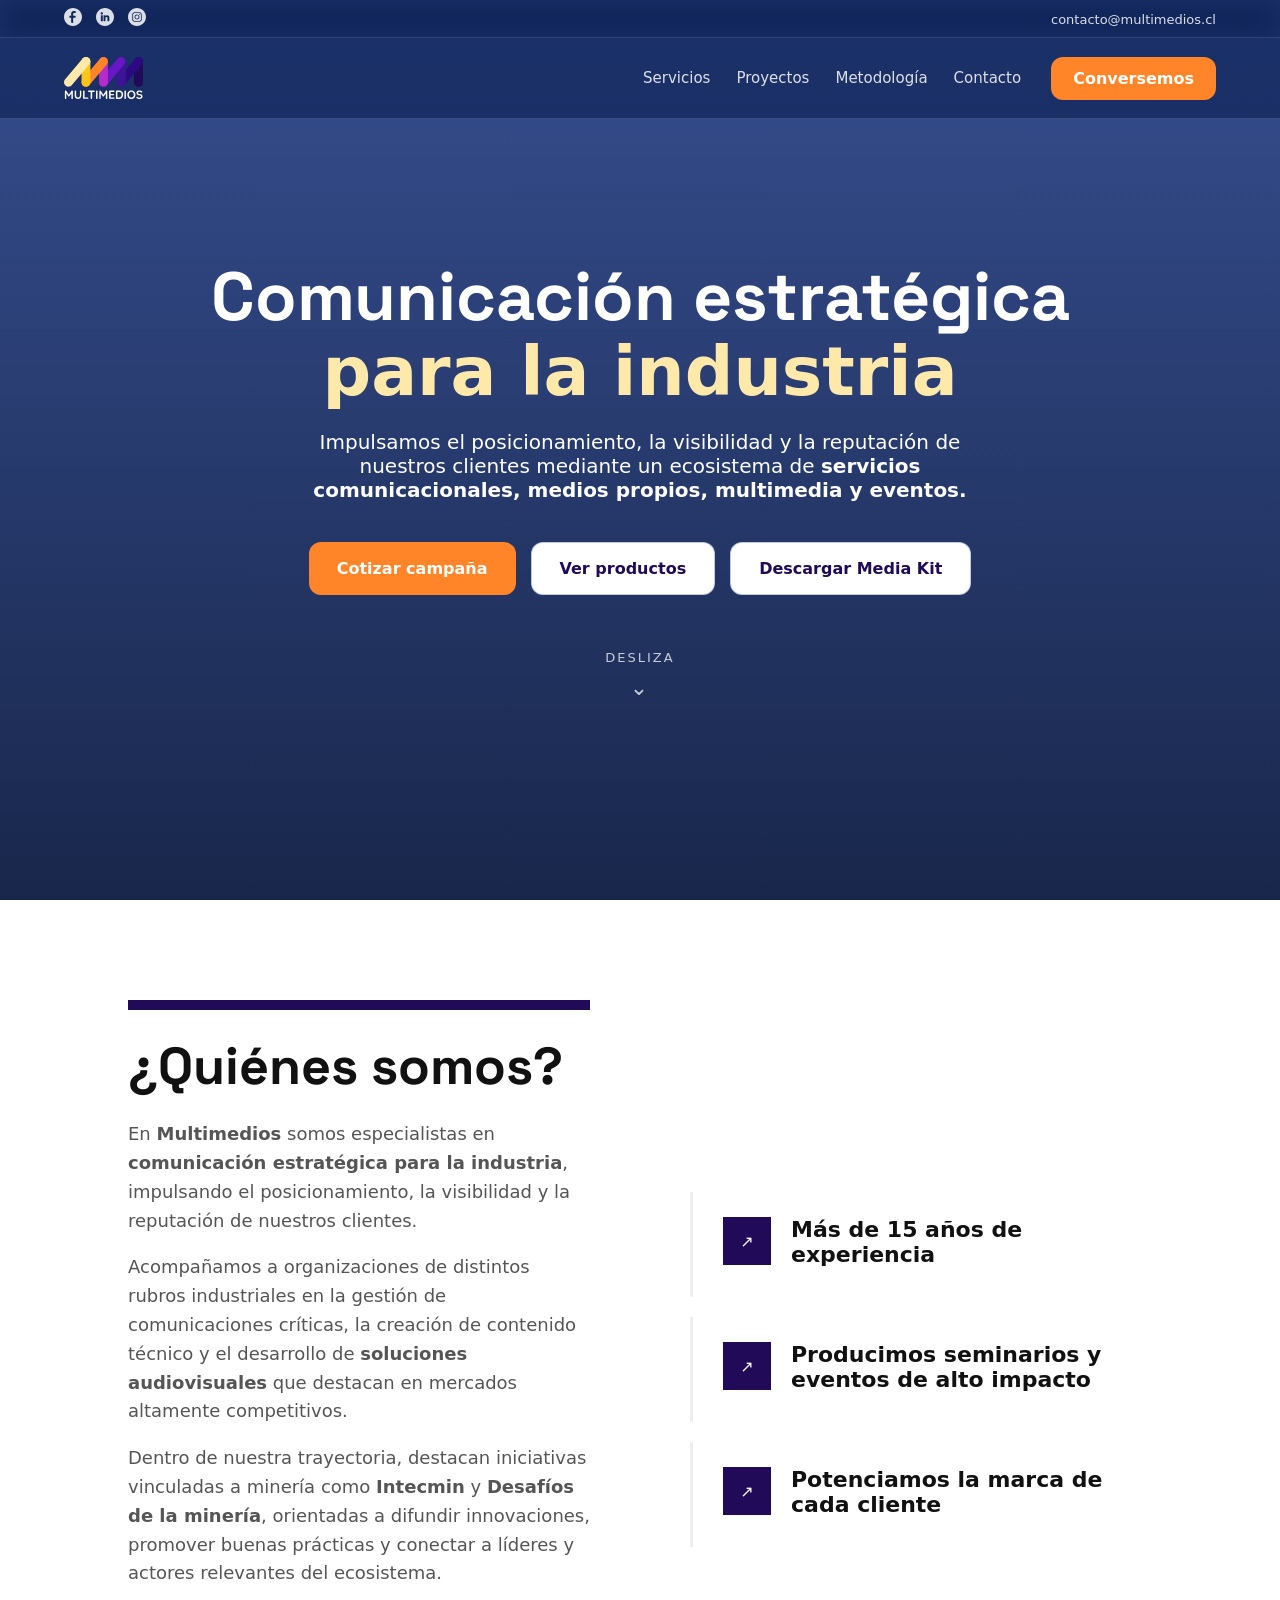
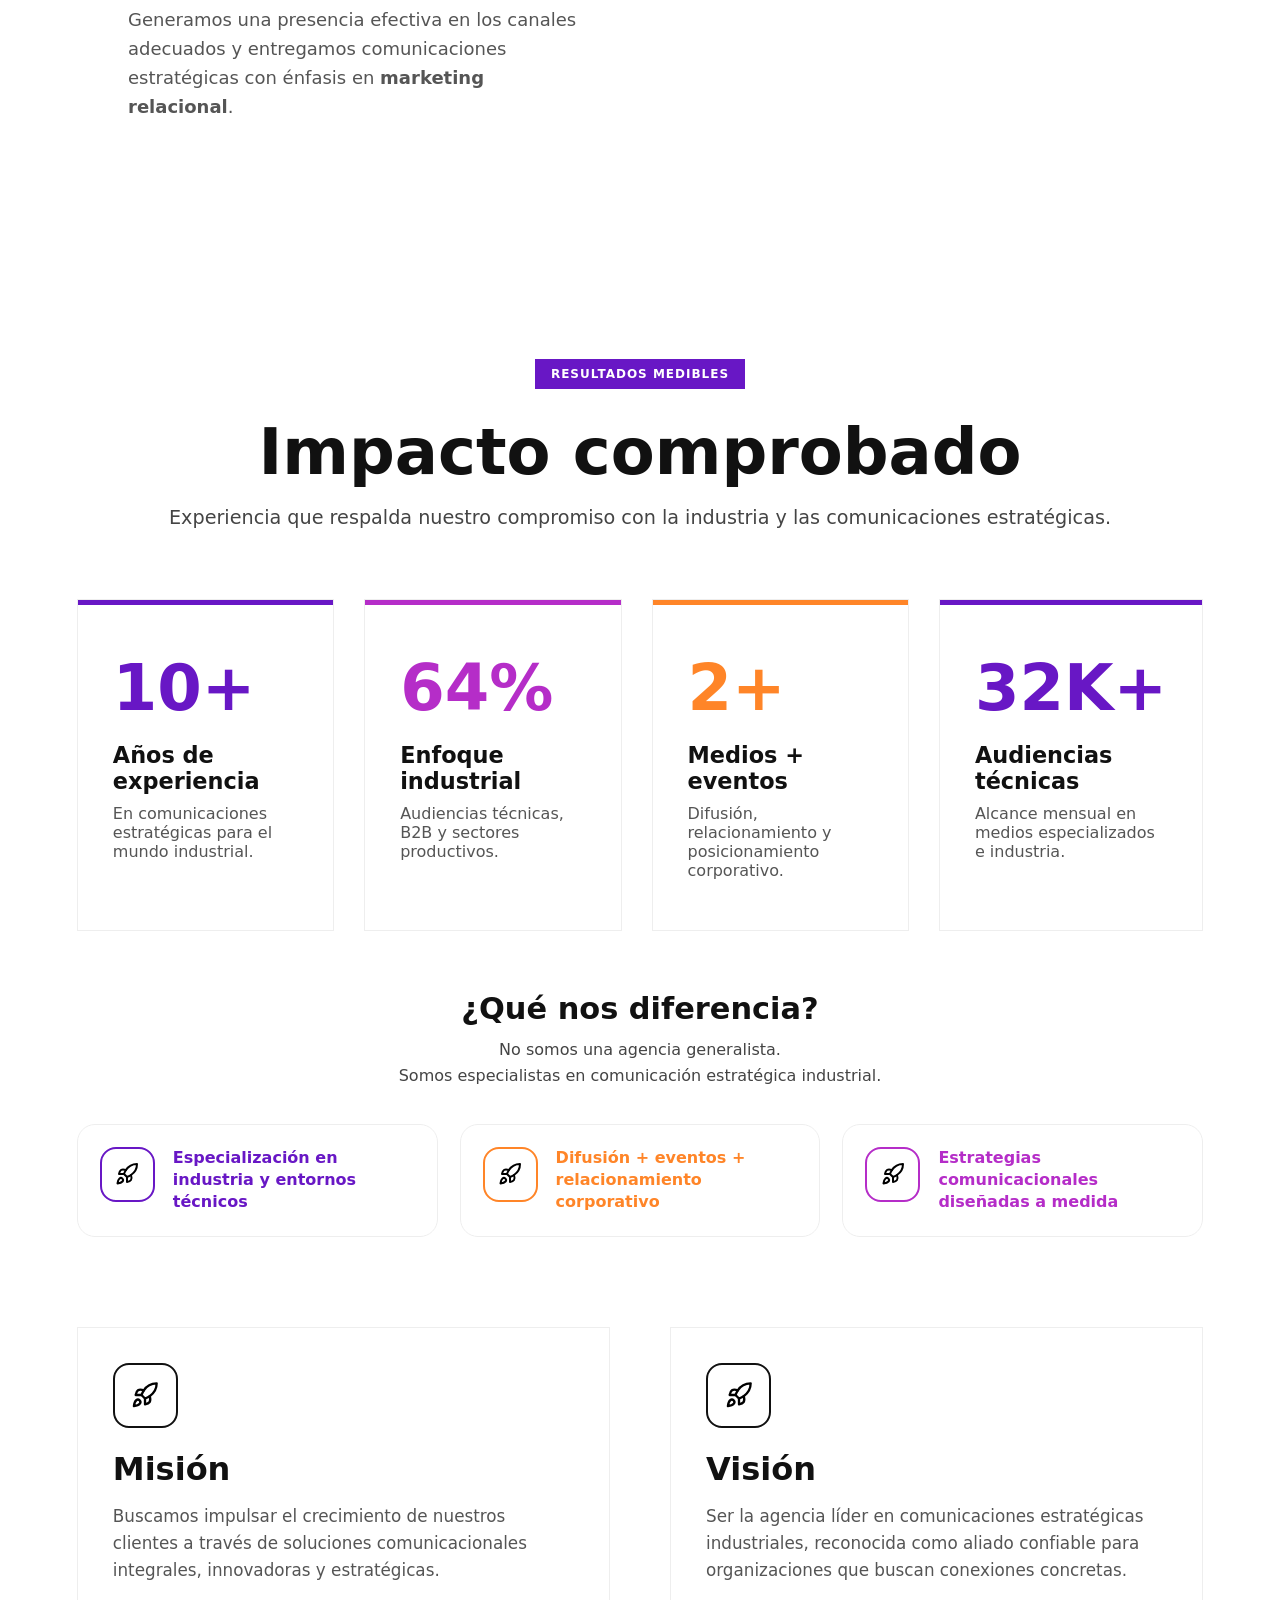
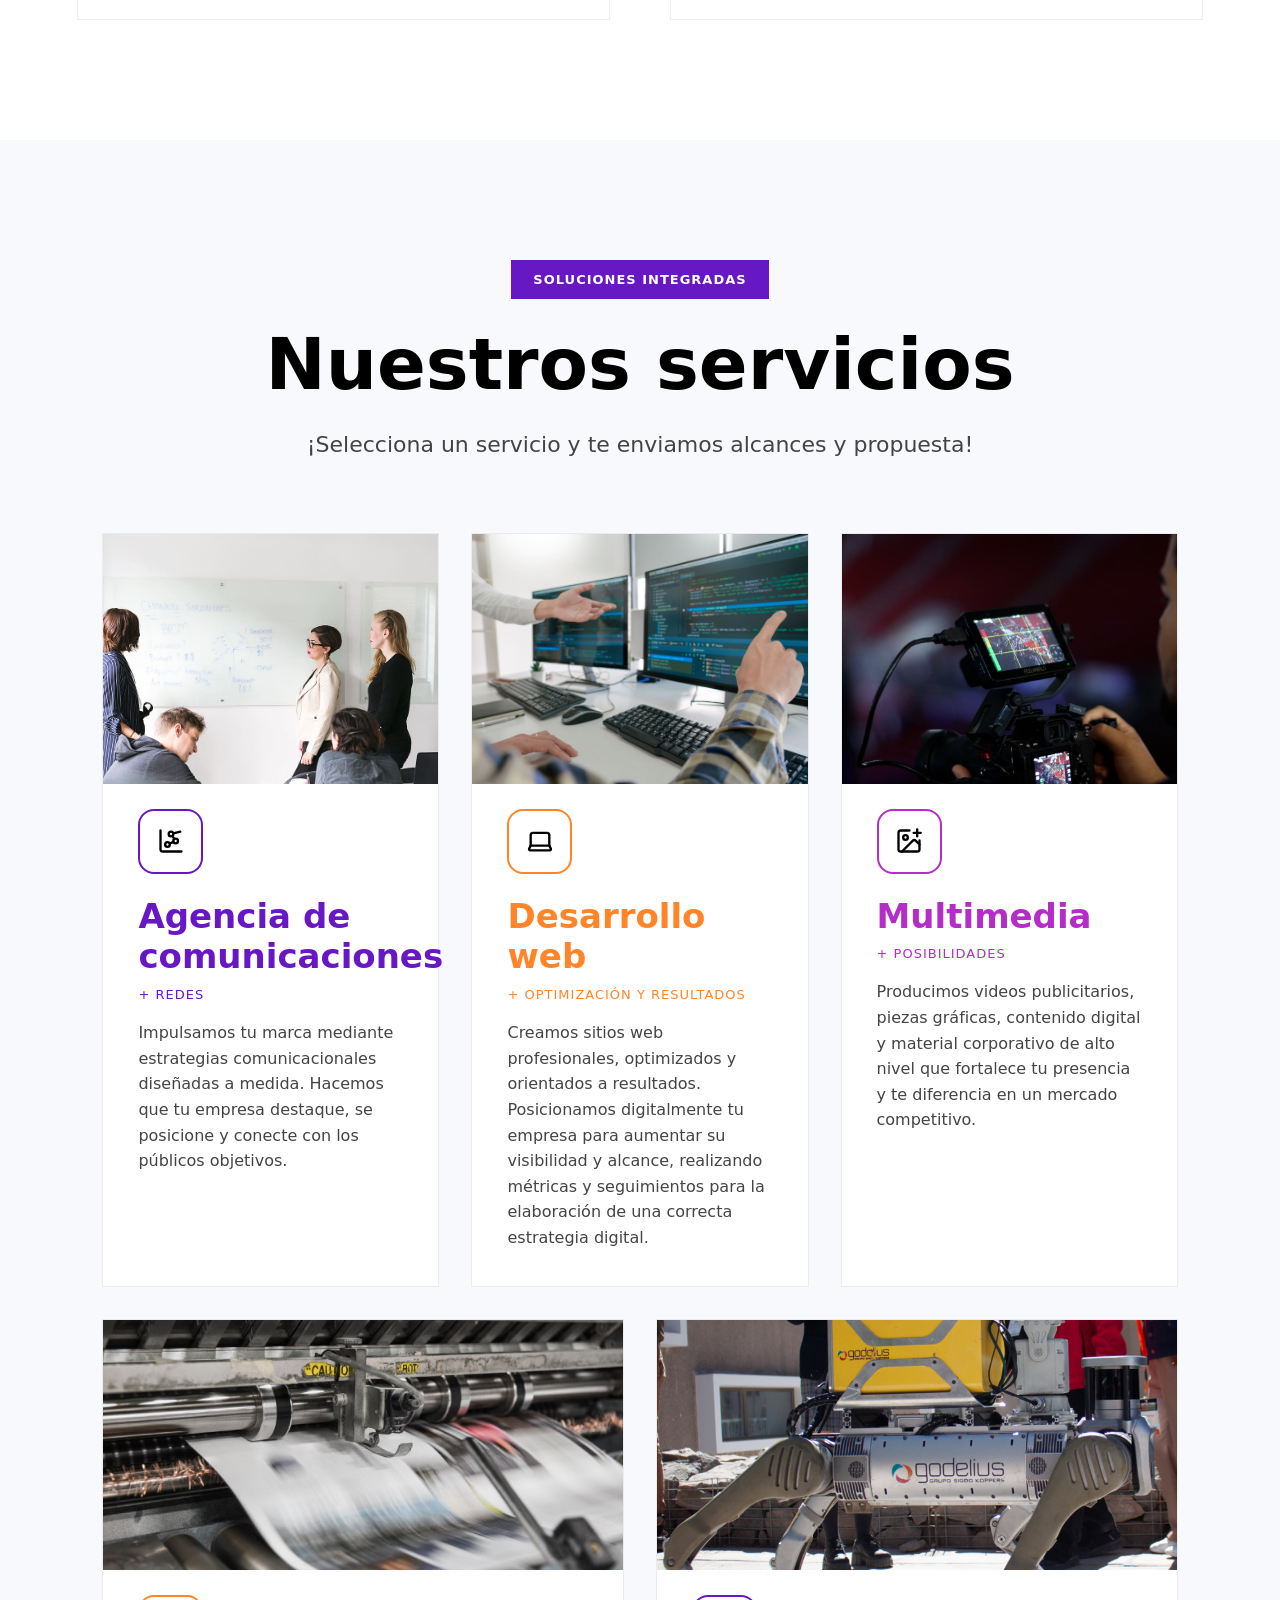
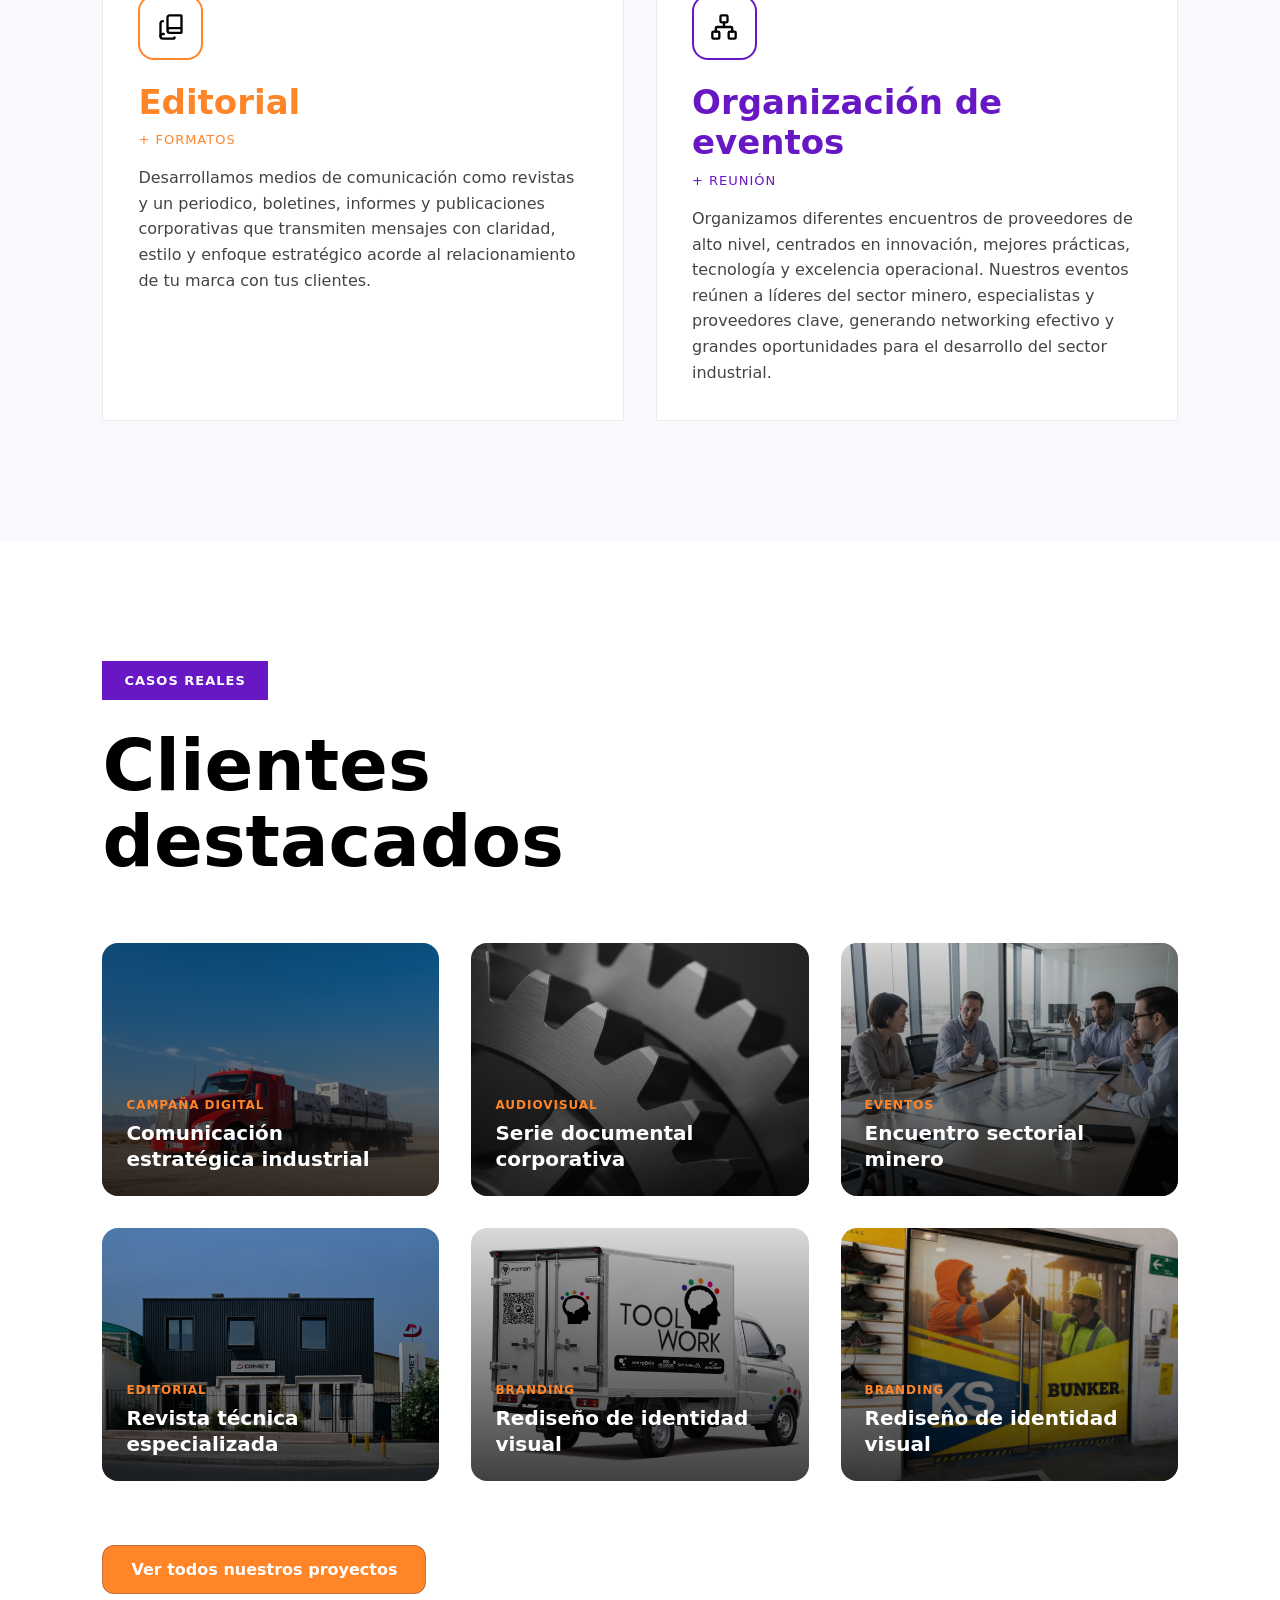
==== index.html @ 430f33f4 "Update index.html" ====
<!doctype html>
<html lang="es">
    <head>
        <meta charset="UTF-8" />
        <meta name="viewport" content="width=device-width, initial-scale=1.0" />
        <title>Multimedios</title>
        <link rel="preconnect" href="https://fonts.googleapis.com" />
        <link rel="preconnect" href="https://fonts.gstatic.com" crossorigin />

        <link
            href="https://fonts.googleapis.com/css2?family=Space+Grotesk:wght@400;600;700&display=swap"
            rel="stylesheet"
        />
   <link rel="icon" type="image/svg+xml" href="icons/favicon.svg">
        <link rel="stylesheet" href="style.css" />
    </head>

    <body>
        <!-- NAVBAR -->
        <header id="main-header">
            <!-- TOPBAR -->
            <div class="topbar" id="topbar">
                <div class="topbar-inner">
                    <!-- REDES -->
                    <div class="topbar-socials">
                        <a href="https://www.facebook.com/AMagazineRevista/" target="_blank" rel="noopener noreferrer">
                            <img src="icons/facebook.svg" alt="Facebook" />
                        </a>

                        <a
                            href="https://www.linkedin.com/company/grupo-periodístico-industrial/"
                            target="_blank"
                            rel="noopener noreferrer"
                        >
                            <img src="icons/linkedin.svg" alt="LinkedIn" />
                        </a>

                        <a href="https://www.instagram.com/gpi_producciones/" target="_blank" rel="noopener noreferrer">
                            <img src="icons/instagram.svg" alt="Instagram" />
                        </a>
                    </div>

                    <!-- CONTACTO -->
                    <div class="topbar-right">
                        <span>contacto@multimedios.cl</span>
                    </div>
                </div>
            </div>

            <!-- NAVBAR PRINCIPAL -->
            <nav>
                <div class="logo">
                    <img src="icons/multimedios1.svg" alt="Logotipo de la agencia" />
                </div>

                <div class="nav-right">
                    <div class="nav-links">
                        <a href="#servicios">Servicios</a>
                        <a href="#proyectos">Proyectos</a>
                        <a href="#metodologia">Metodología</a>
                        <a href="#contacto">Contacto</a>
                    </div>

                    <a class="cta-nav" href="#contacto">Conversemos</a>
                </div>
            </nav>
        </header>

        <!-- HERO -->
        <section class="hero" id="hero">
            <!-- VIDEO BACKGROUND -->
            <video autoplay muted loop playsinline class="hero-video">
                <source src="video/agencia.mp4" type="video/mp4" />
                Tu navegador no soporta videos HTML5.
            </video>

            <!-- OVERLAY OSCURO + AZUL -->
            <div class="hero-overlay"></div>

            <!-- CONTENIDO -->
            <div class="hero-content">
                <h1>Comunicación estratégica <span>para la industria</span></h1>

                <p>
                    Impulsamos el posicionamiento, la visibilidad y la reputación de nuestros clientes mediante un
                    ecosistema de
                    <b>servicios comunicacionales, medios propios, multimedia y eventos.</b>
                </p>

                <div class="hero-buttons">
                    <button class="btn btn-primary">Cotizar campaña</button>
                    <button class="btn btn-secondary">Ver productos</button>
                    <button class="btn btn-secondary">Descargar Media Kit</button>
                </div>

                <div class="scroll">
                    DESLIZA
                    <div class="arrow">⌄</div>
                </div>
            </div>
        </section>

        <section class="about">
            <div class="about-left">
                <div class="section-tag2"></div>
                <h2>¿Quiénes somos?</h2>

                <p class="fade-in">
                    En <strong>Multimedios</strong> somos especialistas en <strong> comunicación estratégica para la industria</strong>,
                    impulsando el posicionamiento, la visibilidad y la reputación de nuestros clientes.
                </p>

                <p class="fade-in">
                    Acompañamos a organizaciones de distintos rubros industriales en la gestión de comunicaciones
                    críticas, la creación de contenido técnico y el desarrollo de
                    <strong>soluciones audiovisuales</strong> que destacan en mercados altamente competitivos.
                </p>

                <p class="fade-in">
                    Dentro de nuestra trayectoria, destacan iniciativas vinculadas a minería como
                    <strong>Intecmin</strong> y <strong>Desafíos de la minería</strong>, orientadas a difundir
                    innovaciones, promover buenas prácticas y conectar a líderes y actores relevantes del ecosistema.
                </p>

                <p class="fade-in">
                    Generamos una presencia efectiva en los canales adecuados y entregamos comunicaciones estratégicas
                    con énfasis en <strong>marketing relacional</strong>.
                </p>
            </div>

            <div class="about-right">
                <div class="feature-item fade-in">
                    <div class="feature-icon-box">
                        <span>↗</span>
                    </div>
                    <div class="feature-text">
                        <h4>Más de 15 años de experiencia</h4>
                    </div>
                </div>

                <div class="feature-item fade-in">
                    <div class="feature-icon-box">
                        <span>↗</span>
                    </div>
                    <div class="feature-text">
                        <h4>Producimos seminarios y eventos de alto impacto</h4>
                    </div>
                </div>

                <div class="feature-item fade-in">
                    <div class="feature-icon-box">
                        <span>↗</span>
                    </div>
                    <div class="feature-text">
                        <h4>Potenciamos la marca de cada cliente</h4>
                    </div>
                </div>
            </div>
        </section>
        
        <section class="impact-section" id="impacto">

  <div class="impact-header fade-up">
    <span class="impact-tag">RESULTADOS MEDIBLES</span>
    <h2>Impacto comprobado</h2>
    <p>Experiencia que respalda nuestro compromiso con la industria y las comunicaciones estratégicas.</p>
  </div>

  <div class="impact-grid">

    <div class="impact-card blue fade-up">
      <h3><span class="counter" data-target="15">0</span>+</h3>
      <h4>Años de experiencia</h4>
      <p>En comunicaciones estratégicas para el mundo industrial.</p>
    </div>

    <div class="impact-card pink fade-up">
      <h3><span class="counter" data-target="100">0</span>%</h3>
      <h4>Enfoque industrial</h4>
      <p>Audiencias técnicas, B2B y sectores productivos.</p>
    </div>

    <div class="impact-card orange fade-up">
      <h3><span class="counter" data-target="2">0</span>+</h3>
      <h4>Medios + eventos</h4>
      <p>Difusión, relacionamiento y posicionamiento corporativo.</p>
    </div>

    <div class="impact-card blue fade-up">
      <h3><span class="counter" data-target="50">0</span>K+</h3>
      <h4>Audiencias técnicas</h4>
      <p>Alcance mensual en medios especializados e industria.</p>
    </div>

  </div>

  <!-- DIFERENCIAL -->

  <div class="mv-diff fade-up">
  <h3>¿Qué nos diferencia?</h3>
  <p class="mv-sub">
      No somos una agencia generalista. <br> Somos especialistas en comunicación estratégica industrial.
  </p>

  <div class="diff-grid">

    <div class="diff-item blue">
      <div class="service-icon-diff">
        <img src="icons/6.svg" alt="">
      </div>
      <span>Especialización en industria y entornos técnicos</span>
    </div>

    <div class="diff-item orange">
      <div class="service-icon-diff">
        <img src="icons/6.svg" alt="">
      </div>
      <span>Difusión + eventos + relacionamiento corporativo</span>
    </div>

    <div class="diff-item pink">
      <div class="service-icon-diff">
        <img src="icons/6.svg" alt="">
      </div>
      <span>Estrategias comunicacionales diseñadas a medida</span>
    </div>

  </div>
</div>


  <!-- MISIÓN VISIÓN -->

  <div class="mv-grid">

    <div class="mv-block blue fade-up">
        <div class="pillar">
      <div class="service-icon">
        <img src="icons/6.svg" alt="Misión">
      </div>
      <h3>Misión</h3>
      <p>
        Buscamos impulsar el crecimiento de nuestros clientes a través de soluciones comunicacionales integrales,
        innovadoras y estratégicas.
      </p>
    </div>
</div>
    <div class="mv-block blue fade-up">
        <div class="pillar">
      <div class="service-icon">
        <img src="icons/6.svg" alt="Visión">
      </div>
      <h3>Visión</h3>
      <p>
        Ser la agencia líder en comunicaciones estratégicas industriales, reconocida como aliado confiable
        para organizaciones que buscan conexiones concretas.
      </p>
    </div>
        </div>

  </div>

</section>

        <section class="services" id="servicios">
            <div class="services-header">
                <div class="section-tag">Soluciones integradas</div>

                <h2>Nuestros servicios</h2>

                <p>¡Selecciona un servicio y te enviamos alcances y propuesta!</p>
            </div>

            <div class="services-grid">
                <!-- CARD 1 -->

                <div class="service-card blue">
                    <!-- FOTO ARRIBA -->
                    <div class="service-media">
                        <img src="images/servicios/comunicaciones.jpg" alt="Agencia de comunicaciones" />
                    </div>

                    <!-- ICONO -->
                    <div class="service-icon">
                        <img src="icons/1.svg" alt="" />
                    </div>

                    <h3>Agencia de comunicaciones</h3>
                    <span>+ REDES</span>

                    <p>
                        Impulsamos tu marca mediante estrategias comunicacionales diseñadas a medida. Hacemos que tu
                        empresa destaque, se posicione y conecte con los públicos objetivos.
                    </p>
                </div>

                <!-- CARD 2 -->
                <div class="service-card orange">
                    <!-- FOTO ARRIBA -->
                    <div class="service-media">
                        <img src="images/servicios/web.jpg" alt="Agencia de comunicaciones" />
                    </div>

                    <div class="service-icon">
                        <img src="icons/2.svg" alt="Producción audiovisual" />
                    </div>
                    <h3>Desarrollo web</h3>
                    <span>+ OPTIMIZACIÓN Y RESULTADOS</span>
                    <p>
                        Creamos sitios web profesionales, optimizados y orientados a resultados. Posicionamos
                        digitalmente tu empresa para aumentar su visibilidad y alcance, realizando métricas y
                        seguimientos para la elaboración de una correcta estrategia digital.
                    </p>
                </div>

                <!-- CARD 3 -->
                <div class="service-card pink">
                    <!-- FOTO ARRIBA -->
                    <div class="service-media">
                        <img src="images/servicios/multimedia.jpg" alt="Agencia de comunicaciones" />
                    </div>

                    <div class="service-icon">
                        <img src="icons/3.svg" alt="Estrategia digital" />
                    </div>
                    <h3>Multimedia</h3>
                    <span>+ POSIBILIDADES</span>
                    <p>
                        Producimos videos publicitarios, piezas gráficas, contenido digital y material corporativo de
                        alto nivel que fortalece tu presencia y te diferencia en un mercado competitivo.
                    </p>
                </div>

                <!-- CARD 4 -->
                <div class="service-card orange">
                    <!-- FOTO ARRIBA -->
                    <div class="service-media">
                        <img src="images/servicios/editorial.jpg" alt="Agencia de comunicaciones" />
                    </div>

                    <div class="service-icon">
                        <img src="icons/4.svg" alt="Diseño gráfico" />
                    </div>
                    <h3>Editorial</h3>
                    <span>+ FORMATOS</span>
                    <p>
                        Desarrollamos medios de comunicación como revistas y un periodico, boletines, informes y
                        publicaciones corporativas que transmiten mensajes con claridad, estilo y enfoque estratégico
                        acorde al relacionamiento de tu marca con tus clientes.
                    </p>
                </div>

                <!-- CARD 5 -->
                <div class="service-card blue">
                    <!-- FOTO ARRIBA -->
                    <div class="service-media">
                        <img src="images/servicios/eventos.jpg" alt="Agencia de comunicaciones" />
                    </div>

                    <div class="service-icon">
                        <img src="icons/5.svg" alt="Diseño gráfico" />
                    </div>
                    <h3>Organización de eventos</h3>
                    <span>+ REUNIÓN</span>
                    <p>
                        Organizamos diferentes encuentros de proveedores de alto nivel, centrados en innovación, mejores
                        prácticas, tecnología y excelencia operacional. Nuestros eventos reúnen a líderes del sector
                        minero, especialistas y proveedores clave, generando networking efectivo y grandes oportunidades
                        para el desarrollo del sector industrial.
                    </p>
                </div>
            </div>
        </section>

        <section class="projects">
            <div class="projects-header">
                <div class="section-tag">Casos reales</div>
                <h2>Clientes destacados</h2>
            </div>

            <div class="projects-grid">
                <!-- Proyecto 1 -->
                <article class="project-card">
                    <img src="projects/proyecto-1.png" alt="Campaña digital industrial" />
                    <div class="project-overlay">
                        <span class="project-tag">CAMPAÑA DIGITAL</span>
                        <h3>Comunicación estratégica industrial</h3>
                    </div>
                </article>

                <!-- Proyecto 2 -->
                <article class="project-card">
                    <img src="projects/proyecto-2.png" alt="Producción audiovisual" />
                    <div class="project-overlay">
                        <span class="project-tag">AUDIOVISUAL</span>
                        <h3>Serie documental corporativa</h3>
                    </div>
                </article>

                <!-- Proyecto 3 -->
                <article class="project-card">
                    <img src="projects/proyecto-3.png" alt="Evento sectorial" />
                    <div class="project-overlay">
                        <span class="project-tag">EVENTOS</span>
                        <h3>Encuentro sectorial minero</h3>
                    </div>
                </article>

                <!-- Proyecto 4 -->
                <article class="project-card">
                    <img src="projects/proyecto-4.png" alt="Editorial corporativa" />
                    <div class="project-overlay">
                        <span class="project-tag">EDITORIAL</span>
                        <h3>Revista técnica especializada</h3>
                    </div>
                </article>

                <!-- Proyecto 5 -->
                <article class="project-card">
                    <img src="projects/proyecto-5.png" alt="Identidad visual" />
                    <div class="project-overlay">
                        <span class="project-tag">BRANDING</span>
                        <h3>Rediseño de identidad visual</h3>
                    </div>
                </article>
                <!-- Proyecto 6 -->
                <article class="project-card">
                    <img src="projects/proyecto-6.png" alt="Identidad visual" />
                    <div class="project-overlay">
                        <span class="project-tag">BRANDING</span>
                        <h3>Rediseño de identidad visual</h3>
                    </div>
                </article>
            </div>

            <div class="projects-cta">
                <button class="btn btn-tres">Ver todos nuestros proyectos</button>
            </div>
        </section>
        <script>
            const topbar = document.getElementById("topbar");
            const header = document.getElementById("main-header");
            const hero = document.getElementById("hero");

            window.addEventListener("scroll", () => {
                // Altura total del hero (header completo)
                const heroBottom = hero.offsetHeight;

                if (window.scrollY > heroBottom - 80) {
                    topbar.classList.add("hide");
                    header.classList.add("compact");
                } else {
                    topbar.classList.remove("hide");
                    header.classList.remove("compact");
                }
            });
        </script>
        
      <script>
document.addEventListener("DOMContentLoaded", () => {

    
  const fadeElements = document.querySelectorAll(".fade-up");

  const fadeObserver = new IntersectionObserver((entries) => {
    entries.forEach(entry => {
      if (entry.isIntersecting) {
        entry.target.classList.add("show");
      }
    });
  }, {
    threshold: 0.15
  });

  fadeElements.forEach(el => fadeObserver.observe(el));


  const counters = document.querySelectorAll(".counter");
  let counterStarted = false;

  function runCounters() {
    if (counterStarted) return;
    counterStarted = true;

    counters.forEach(counter => {
      const target = +counter.dataset.target;
      let count = 0;

      const step = target / 90;

      function update() {
        count += step;

        if (count < target) {
          counter.innerText = Math.ceil(count);
          requestAnimationFrame(update);
        } else {
          counter.innerText = target;
        }
      }

      update();
    });
  }

  const impactSection = document.querySelector("#impacto");

  const counterObserver = new IntersectionObserver((entries) => {
    entries.forEach(entry => {
      if (entry.isIntersecting) {
        runCounters();
      }
    });
  }, {
    threshold: 0.25
  });

  counterObserver.observe(impactSection);

});
</script>


        
    </body>
</html>
---- style.css ----
/* -------------------------
   RESET Y BASE
------------------------- */
* {
    margin: 0;
    padding: 0;
    box-sizing: border-box;
    font-family: system-ui, sans-serif;
}

body {
    background: #fff;
    color: #111;
}

a {
    text-decoration: none;
    color: inherit;
}

/* -------------------------
       NAVBAR (Glass)
------------------------- */

/* ===============================
   TOPBAR REDES (EXTRA NAV)
================================ */

/* ===============================
   TOPBAR REDES (EXTRA NAV)
================================ */

.topbar {
    height: 38px;
    backdrop-filter: blur(12px);
    border-bottom: 1px solid rgba(255, 255, 255, 0.12);

    display: flex;
    align-items: center;

    transition: all 0.4s ease;
}

.topbar-inner {
    width: 100%;
    max-width: 1300px;
    margin: 0 auto;
    padding: 0 5%;

    display: flex;
    justify-content: space-between;
    align-items: center;
}

/* SOCIAL ICONS */
.topbar-socials {
    display: flex;
    gap: 14px;
}

.topbar-socials img {
    width: 18px;
    height: 18px;
    filter: brightness(0) invert(1);
    opacity: 0.85;
    transition: 0.25s ease;
}

.topbar-socials a:hover img {
    opacity: 1;
    transform: scale(1.12);
}

/* EMAIL */
.topbar-right span {
    font-size: 13px;
    color: rgba(255, 255, 255, 0.85);
}

/* ===============================
   EFECTO COMPRESIÓN HEADER
================================ */

/* Cuando se oculta */
.topbar.hide {
    height: 0;
    opacity: 0;
    overflow: hidden;
    border-bottom: none;
    transform: translateY(-100%);
}

header {
    position: fixed;
    top: 0;
    width: 100%;
    z-index: 1000;
    background: rgba(10, 30, 80, 0.6);
    backdrop-filter: blur(14px);
    border-bottom: 1px solid rgba(255, 255, 255, 0.15);
}

nav {
    display: flex;
    justify-content: space-between;
    align-items: center;
    max-width: 1300px;
    margin: 0 auto;
    padding: 0 5%;
    height: 80px;
    transition: all 0.35s ease;
}

header.compact nav {
    height: 65px;
}

.logo img {
    height: 42px;
    width: auto;
    display: block;
}

.nav-right {
    display: flex;
    align-items: center;
    gap: 30px;
}

.nav-links {
    display: flex;
    gap: 26px;
}

.nav-links a {
    color: white;
    opacity: 0.85;
    font-size: 15px;
    transition: 0.2s;
}

.nav-links a:hover {
    opacity: 1;
}

.cta-nav {
    background: #ff8528;
    padding: 12px 22px;
    border-radius: 12px;
    font-weight: 600;
    color: white;
    white-space: nowrap;
    transition: 0.2s;
}

.cta-nav:hover {
    transform: translateY(-2px);
    box-shadow: 0 10px 25px rgba(0, 0, 0, 0.25);
}

/* -------------------------
       HERO SECTION
------------------------- */
.hero {
    position: relative;
    min-height: 100vh;
    display: flex;
    justify-content: center;
    align-items: center;
    padding: clamp(100px, 10vw, 120px) 20px 60px;
    overflow: hidden;
    color: white;
}

/* VIDEO FONDO */
.hero-video {
    position: absolute;
    top: 50%;
    left: 50%;
    width: 100%;
    height: 100%;
    object-fit: cover;
    transform: translate(-50%, -50%);
    z-index: 0;
}

/* OVERLAY OSCURO INDUSTRIAL */
.hero-overlay {
    position: absolute;
    inset: 0;
    background: linear-gradient(rgba(10, 40, 120, 0.82), rgba(5, 20, 60, 0.92));
    z-index: 1;
}

/* CONTENIDO ENCIMA */
.hero-content {
    position: relative;
    z-index: 2;
    max-width: 900px;
    text-align: center;
    display: flex;
    flex-direction: column;
    align-items: center;
}

.hero h1 {
    font-family: "Space Grotesk", sans-serif;
    font-size: clamp(32px, 7vw, 68px);
    line-height: 1.1;
    margin-bottom: 20px;
    width: 100%;
}

.hero h1 span {
    color: #ffe9aa;
}

.hero p {
    font-size: clamp(16px, 2vw, 20px);
    max-width: 700px;
    margin-bottom: 40px;
}

/* Hero Buttons */
.hero-buttons {
    display: flex;
    justify-content: center;
    gap: 15px;
    flex-wrap: wrap;
    width: 100%;
}

.btn {
    padding: 16px 28px;
    border-radius: 12px;
    font-weight: 600;
    font-size: 16px;
    transition: 0.25s;
    border: none;
    cursor: pointer;
}

/* =========================
   HERO BUTTONS (FIX)
========================= */

.btn {
    padding: 16px 28px;
    border-radius: 12px;
    font-weight: 600;
    font-size: 16px;
    transition: 0.25s ease;
    border: none;
    cursor: pointer;
}

/* BOTÓN PRINCIPAL */
.btn-primary {
    background: #ff8528;
    color: white;
}


.btn-primary:hover {
    background: #210a57; 
    color: white;
    transform: translateY(-3px);
    box-shadow: 0 12px 30px rgba(0, 0, 0, 0.35);
}

/* BOTÓN SECUNDARIO */
.btn-secondary {
    background: white;
    color: #210a57;
    border: 1px solid rgba(10, 43, 112, 0.25);
}

.btn-secondary:hover {
    background: #210a57; 
    color: white; /* texto blanco */
    transform: translateY(-3px);
    box-shadow: 0 12px 30px rgba(0, 0, 0, 0.25);
}

/* BOTÓN TERCIARIO */
.btn-tres {
    background: #ff8528;
    color: white;
    border: 1px solid rgba(10, 43, 112, 0.25);
}

/* Hover: azul marino + texto blanco */
.btn-tres:hover {
    background: #210a57; /* azul marino oscuro */
    color: white; /* texto blanco */
    transform: translateY(-3px);
    box-shadow: 0 12px 30px rgba(0, 0, 0, 0.25);
}

.btn:hover {
    filter: brightness(1.05);
}

/* Scroll cue */
.scroll {
    margin-top: 55px;
    font-size: 13px;
    letter-spacing: 2px;
    opacity: 0.75;
}

.about-left strong {
    font-weight: 600;
}

.arrow {
    margin-top: 10px;
    font-size: 22px;
    animation: bounce 1.4s infinite;
}

@keyframes bounce {
    0%,
    100% {
        transform: translateY(0);
    }
    50% {
        transform: translateY(8px);
    }
}

/* ========================= */
/* IMPACTO SECTION */
/* ========================= */

.impact-section {
  padding: 120px 6%;
  background: #ffffff;
}

.impact-header {
  text-align: center;
  margin-bottom: 70px;
}

.impact-tag {
  display: inline-block;
  background: #6817c5;
  color: white;
  font-size: 0.75rem;
  padding: 8px 16px;
  font-weight: 600;
  letter-spacing: 1px;
  margin-bottom: 25px;
}

.impact-header h2 {
  font-size: 4rem;
  font-weight: 800;
  margin-bottom: 15px;
}

.impact-header p {
  font-size: 1.2rem;
  color: #444;
}

/* GRID */

.impact-grid {
  display: grid;
  grid-template-columns: repeat(4, 1fr);
  gap: 30px;
}

/* CARDS */

.impact-card {
  border: 1px solid #eee;
  padding: 50px 35px;
  background: white;
  transition: all 0.3s ease;
  position: relative;
}

.impact-card:hover {
  transform: translateY(-8px);
  box-shadow: 0 20px 40px rgba(0,0,0,0.08);
}

/* Color bar */

.impact-card::before {
  content: "";
  height: 5px;
  width: 100%;
  position: absolute;
  top: 0;
  left: 0;
}

.impact-card.blue::before {
  background: #6817c5;
}

.impact-card.pink::before {
  background: #b52dc8;
}

.impact-card.orange::before {
  background: #ff8528;
}

/* Numbers */

.impact-card h3 {
  font-size: 4rem;
  font-weight: 800;
  margin-bottom: 15px;
}

.impact-card.blue h3 {
  color: #6817c5;
}

.impact-card.pink h3 {
  color: #b52dc8;
}

.impact-card.orange h3 {
  color: #ff8528;
}

.impact-card h4 {
  font-size: 1.4rem;
  font-weight: 700;
  margin-bottom: 10px;
}

.impact-card p {
  font-size: 1rem;
  color: #555;
}

/* MISIÓN VISIÓN */

.mv-grid {
  display: grid;
  grid-template-columns: 1fr 1fr;
  gap: 60px;
  margin-top: 90px;
}

.mv-block h3 {
  font-size: 2rem;
  font-weight: 800;
  margin-bottom: 15px;
}

.mv-block p {
  font-size: 1.05rem;
  color: #444;
  line-height: 1.7;
}



/* RESPONSIVE */

@media (max-width: 1100px) {
  .impact-grid {
    grid-template-columns: repeat(2, 1fr);
  }

  .impact-header h2 {
    font-size: 3rem;
  }
}

@media (max-width: 700px) {
  .impact-grid {
    grid-template-columns: 1fr;
  }

  .mv-grid {
    grid-template-columns: 1fr;
  }
}

/* DIFERENCIAL SECTION */

.mv-diff {
  margin-top: 60px;
  text-align: center;
}

.mv-diff h3 {
  font-size: 1.9rem;
  font-weight: 800;
  margin-bottom: 10px;
}

.mv-sub {
  font-size: 1rem;
  color: #444;
  max-width: 650px;
  margin: 0 auto 35px;
  line-height: 1.6;
}

/* ITEM */

/* ITEM (Contenedor de cada diferencial) */
.diff-item {
    border: 1px solid #eee;
    padding: 22px;
    border-radius: 18px;
    text-align: left;
     align-content: center;
    /* FLEXBOX: Esto alinea el ícono y el texto */
    display: flex;
    gap: 18px;           /* Espacio entre el cuadro del ícono y el texto */
    transition: 0.3s ease;
    min-height: 90px;    /* Asegura que todas tengan un tamaño similar */
}

/* CONTENEDOR DEL ICONO (El cuadro redondeado) */
.diff-item .service-icon {
    flex-shrink: 0;      /* Evita que el cuadro se deforme si el texto es largo */
    width: 55px;
    height: 55px;
}

.diff-item .service-icon img {
    width: 26px;
    height: 26px;
    display: block;
}

/* TEXTO */
.diff-item span {
     align-content: center;
    font-weight: 600;
    font-size: 1rem;
    line-height: 1.3;    /* Reduce un poco el interlineado para que el bloque de texto se vea centrado */
    margin: 0;           /* Elimina márgenes extra que puedan mover el texto */
}

/* AJUSTE PARA EL GRID (Opcional) */
.diff-grid {
    display: grid;
    grid-template-columns: repeat(auto-fit, minmax(300px, 1fr)); /* Aumenté el mínimo para que el texto no se apriete */
    gap: 22px;
}

/* Hover */

.diff-item:hover {
  transform: translateY(-6px);
  box-shadow: 0 12px 30px rgba(0,0,0,0.08);
}

/* Colores */

.diff-item.blue {
  color: #6817c5;
}

.diff-item.orange {
  color: #ff8528;
}

.diff-item.pink {
  color: #b52dc8;
}

/* Hover icon igual que servicios */

.diff-item:hover .service-icon-diff {
  background: currentColor;
  border-color: transparent;
}

.diff-item:hover .service-icon-diff img {
  filter: brightness(0) invert(1);
}

.diff-item:hover .service-icon {
  background: currentColor;
  border-color: transparent;
}

.diff-item:hover .service-icon img {
  filter: brightness(0) invert(1);
}

/* Texto */

.diff-item span {
  font-weight: 600;
  font-size: 1rem;
  line-height: 1.4;
}


/* -------------------------
       SERVICES SECTION
------------------------- */
.services {
    padding: 120px 8%;
    background: #f8f9fc;
    text-align: center;
}

.services-header {
    max-width: 900px;
    margin: 0 auto 70px;
}

.section-tag {
    display: inline-block;
    background: #6817c5;
    color: white;
    font-size: 13px;
    font-weight: 600;
    letter-spacing: 1px;
    text-transform: uppercase;
    padding: 12px 22px;
    margin-bottom: 28px;
}

.services-header h2 {
    font-size: 72px;
    font-weight: 900;
    margin-bottom: 25px;
    color: black;
    line-height: 1.05;
}

.section-tag2 {
    background: #210a57;
    padding: 5px 21px;
    margin-bottom: 28px;
}

.services-header p {
    font-size: 22px;
    line-height: 1.6;
    color: #444;
    max-width: 750px;
    margin: 0 auto;
}

/* ===============================
   SERVICES SECTION (FIX PRO)
================================ */

.services-grid {
    display: grid;
    grid-template-columns: repeat(6, 1fr);
    gap: 32px;
}

/* ===============================
   SERVICE CARD (VERSIÓN CORRECTA)
================================ */

.service-card {
    position: relative;
    grid-column: span 2;
    background: white;
    padding: 35px;
    border: 1px solid rgba(0, 0, 0, 0.08);
    display: flex;
    flex-direction: column;
    min-height: 300px;
    align-items: flex-start;
    transition: 0.3s ease;
}

/* FOTO ARRIBA COMO BANNER */
.service-media {
    width: calc(100% + 70px); /* padding x2 */
    height: 250px;

    margin: -35px -35px 25px -35px;
    /* sube y expande hacia los lados */
    overflow: hidden;
}

.service-media img {
    width: 100%;
    height: 100%;
    object-fit: cover;
    display: block;
    transition: transform 0.6s ease;
}

.service-card:hover .service-photo img {
    transform: scale(1.06);
}

/* ICONO BONITO (como sticker) */
.service-icon {
    width: 65px;
    height: 65px;
    border-radius: 16px;
    align-content: center;
    border: 2px solid currentColor;
    background: white;

    display: flex;
    align-items: center;
    justify-content: center;

    margin-bottom: 22px;
    transition: 0.3s ease;
}

.service-icon-diff {
    width: 55px;
    height: 55px;
    border-radius: 16px;
    align-content: center;
    border: 2px solid currentColor;
    background: white;
    flex-shrink: 0;
    display: flex;
    align-items: center;
    justify-content: center;
    transition: 0.3s ease;
}

.service-icon img {
    width: 28px;
    height: 28px;
}

/* TEXTO PERFECTO */
.service-card h3 {
    font-size: 34px;
    font-weight: 700;
    margin-bottom: 10px;
    text-align: left;
}

.service-card span {
    font-size: 13px;
    font-weight: 500;
    letter-spacing: 1px;
    text-transform: uppercase;
    display: block;
    margin-bottom: 18px;
}

.service-card p {
    font-size: 16px;
    line-height: 1.6;
    color: #444;
    text-align: left;
}

/* HOVER PRO */
.service-card:hover {
    transform: translateY(-6px);
    box-shadow: 0 18px 45px rgba(0, 0, 0, 0.12);
}

.service-card:hover .service-media img {
    transform: scale(1.06);
}

.service-card:hover .service-icon {
    background: currentColor;
    border-color: transparent;
}

.service-card:hover .service-icon img {
    filter: brightness(0) invert(1);
}

/* COLORES */
.service-card.blue {
    color: #6817c5;
}

.service-card.pink {
    color: #b52dc8;
}

.service-card.orange {
    color: #ff8528;
}

/* Cards grandes */
.service-card:nth-child(4),
.service-card:nth-child(5) {
    grid-column: span 3;
}

.service-card:nth-child(6) {
    grid-column: span 6;
}

/* Responsive */
@media (max-width: 992px) {
    .services-grid {
        grid-template-columns: repeat(2, 1fr);
    }

    .service-card,
    .service-card:nth-child(4),
    .service-card:nth-child(5),
    .service-card:nth-child(6) {
        grid-column: span 1;
    }
}

@media (max-width: 700px) {
    .services-grid {
        grid-template-columns: 1fr;
    }

    .service-card {
        grid-column: span 1;
    }
}

.about {
    padding: 100px 10%;
    display: flex;
    justify-content: center;
    align-items: stretch;
    gap: 100px;
    max-width: 1400px;
    margin: 0 auto;
}

.about-left {
    flex: 1;
    max-width: 600px;
}

.about-left h2 {
    font-family: "Space Grotesk", sans-serif;
    font-size: clamp(32px, 5vw, 52px);
    font-weight: 700;
    line-height: 1.1;
    margin-bottom: 25px;
    color: #111;
    overflow-wrap: break-word;
}

/* Saltos de línea controlados y jerarquía */
.about-left p {
    font-size: 18px;
    line-height: 1.6;
    color: #555;
    margin-bottom: 18px;
}

.about-left p b {
    font-weight: 700;
    color: #111;
}

/* Fade-in secuencial para párrafos */
.fade-in {
    opacity: 0;
    transform: translateX(-40px);
    animation: slideIn 0.6s forwards;
}

.about-left p:nth-of-type(1) {
    animation-delay: 0.2s;
}
.about-left p:nth-of-type(2) {
    animation-delay: 0.4s;
}
.about-left p:nth-of-type(3) {
    animation-delay: 0.6s;
}
.about-left p:nth-of-type(4) {
    animation-delay: 0.8s;
}
.about-left button {
    animation-delay: 1s;
}

/* Tarjetas a la derecha */
.about-right {
    flex: 1;
    display: flex;
    flex-direction: column;
    justify-content: center;
    gap: 20px;
}

.feature-item {
    display: flex;
    align-items: flex-start;
    gap: 20px;
    padding: 25px 30px;
    border-left: 3px solid #eee;
    transition: all 0.3s cubic-bezier(0.4, 0, 0.2, 1);
    cursor: pointer;
    background: transparent;
    text-align: left;
    width: 100%;
    opacity: 0;
    transform: translateX(40px);
    animation: slideIn 0.6s forwards;
}

.feature-item:nth-of-type(1) {
    animation-delay: 0.3s;
}
.feature-item:nth-of-type(2) {
    animation-delay: 0.5s;
}
.feature-item:nth-of-type(3) {
    animation-delay: 0.7s;
}

.feature-item:hover {
    background: #f8f9fa;
    border-left: 3px solid #210a57;
    padding-left: 40px;
}

.feature-icon-box {
    width: 48px;
    height: 48px;
    background: #210a57;
    color: white;
    display: flex;
    align-items: center;
    justify-content: center;
    flex-shrink: 0;
}

.feature-text h4 {
    font-size: 22px;
    font-weight: 700;
    margin-bottom: 5px;
    color: #111;
}

@keyframes slideIn {
    to {
        opacity: 1;
        transform: translateX(0);
    }
}

/* -------------------------
      TITULOS RESPONSIVE
------------------------- */
h1,
h2,
h3,
.quienes-somos-card h2,
.quienes-somos-card h3 {
    font-size: clamp(24px, 8vw, 40px);
    line-height: 1.2;
    max-width: 100%;
}

/* -------------------------
      MEDIA QUERIES
------------------------- */
@media (max-width: 1100px) {
    .about {
        flex-direction: column;
        gap: 50px;
        padding: 80px 40px;
        text-align: left;
    }
}

@media (max-width: 1024px) {
    .hero h1 {
        font-size: 48px !important;
    }
}

@media (max-width: 992px) {
    .services-grid {
        grid-template-columns: repeat(2, 1fr);
    }
    .service-card,
    .service-card:nth-child(4),
    .service-card:nth-child(5) {
        grid-column: span 1;
    }
    .service-card:nth-child(6) {
        grid-column: span 2;
    }
}

@media (max-width: 850px) {
    .nav-links {
        display: none;
    }
}

@media (max-width: 768px) {
    .hero {
        background: linear-gradient(rgba(10, 40, 120, 0.82), rgba(5, 20, 60, 0.92)), url("images/hero-fallback.jpg");
        background-size: cover;
        background-position: center;
    }

    .topbar {
        display: none;
    }

    .feature-item {
        gap: 15px;
        padding: 15px 20px;
    }

    .feature-icon-box {
        width: 35px;
        height: 35px;
    }

    .feature-text h4 {
        font-size: 18px;
    }

    .feature-text p {
        font-size: 14px;
    }
}

@media (max-width: 700px) {
    .services-grid {
        grid-template-columns: 1fr;
        gap: 20px;
    }
    .service-card,
    .service-card:nth-child(4),
    .service-card:nth-child(5),
    .service-card:nth-child(6) {
        grid-column: span 1;
    }
}

@media (max-width: 600px) {
    nav {
        padding: 10px 15px;
    }
    .hero {
        padding-top: clamp(100px, 10vw, 120px);
    }
    .hero h1 {
        font-size: 32px !important;
        line-height: 1.2;
    }
    .hero p {
        font-size: 16px !important;
        margin-bottom: 30px;
    }
    .hero-buttons {
        max-width: 300px;
        margin: 0 auto;
    }
}

@media (max-width: 480px) {
    .btn-conversemos {
        padding: 8px 15px;
        font-size: 14px;
    }
}

/* ===============================
   PROYECTOS DESTACADOS
================================ */

.projects {
    padding: 120px 8%;
    background-color: #ffffff;
}

.projects-header {
    max-width: 620px;
    margin-bottom: 64px;
}

.projects-header h2 {
    font-size: 72px;
    font-weight: 900;
    margin-bottom: 25px;
    color: black;
    line-height: 1.05;
}

.projects-header p {
    font-size: 16px;
    color: #555;
    line-height: 1.6;
}

/* GRID */
.projects-grid {
    display: grid;
    grid-template-columns: repeat(3, 1fr);
    gap: 32px;
}

/* CARD */
.project-card {
    position: relative;
    overflow: hidden;
    border-radius: 16px;
    aspect-ratio: 4 / 3;
    cursor: pointer;
}

.project-card img {
    width: 100%;
    height: 100%;
    object-fit: cover;
    transition: transform 0.6s ease;
}

/* OVERLAY */
.project-overlay {
    position: absolute;
    inset: 0;
    background: linear-gradient(to top, rgba(0, 0, 0, 0.75), rgba(0, 0, 0, 0.15));
    padding: 24px;
    display: flex;
    flex-direction: column;
    justify-content: flex-end;
    gap: 8px;
    color: #fff;
    transition: opacity 0.4s ease;
}

.project-tag {
    font-size: 12px;
    font-weight: 600;
    letter-spacing: 0.08em;
    color: #ff8528;
}

.project-overlay h3 {
    font-size: 20px;
    font-weight: 600;
    line-height: 1.3;
}

/* Pillars */

.pillars-section {
  margin-top: 90px;
  text-align: center;
}

.pillars-title {
  font-size: 2.4rem;
  font-weight: 800;
  margin-bottom: 50px;
}

.pillars-grid {
  display: grid;
  grid-template-columns: repeat(3, 1fr);
  gap: 35px;
}

.pillar {
  border: 1px solid #eee;
  padding: 35px;
  background: white;
  transition: 0.3s ease;
}

.pillar:hover {
  transform: translateY(-6px);
  box-shadow: 0 15px 30px rgba(0,0,0,0.08);
}

.pillar h4 {
  font-size: 1.3rem;
  font-weight: 800;
  margin-bottom: 10px;
}

.pillar p {
  color: #555;
  line-height: 1.6;
}

/* Mission Vision Icons */

.mv-icon img {
  width: 45px;
  margin-bottom: 15px;
  opacity: 0.85;
}

/* Responsive pillars */

@media (max-width: 900px) {
  .pillars-grid {
    grid-template-columns: 1fr;
  }
}

/* Fade in animation */

.fade-up {
  opacity: 0;
  transform: translateY(40px);
  transition: all 0.8s ease;
}

.fade-up.show {
  opacity: 1;
  transform: translateY(0);
}


/* HOVER */
.project-card:hover img {
    transform: scale(1.08);
}

/* CTA */
.projects-cta {
    margin-top: 64px;
}

.projects-cta .btn {
    padding: 14px 28px;
}

/* RESPONSIVE */
@media (max-width: 1024px) {
    .projects-grid {
        grid-template-columns: repeat(2, 1fr);
    }
}

@media (max-width: 640px) {
    .projects-grid {
        grid-template-columns: 1fr;
    }

    .projects-header h2 {
        font-size: 32px;
    }

    .services-header h2 {
        font-size: 32px;
    }
}

.logo:hover {
  filter: drop-shadow(0 0 10px #4568c7); /* Crea un aura de color */
    transform: scale(1.1); /* Crece un 10% */
}

.logo {
  transition: transform 0.3s ease; /* Hace que el movimiento sea suave */
}
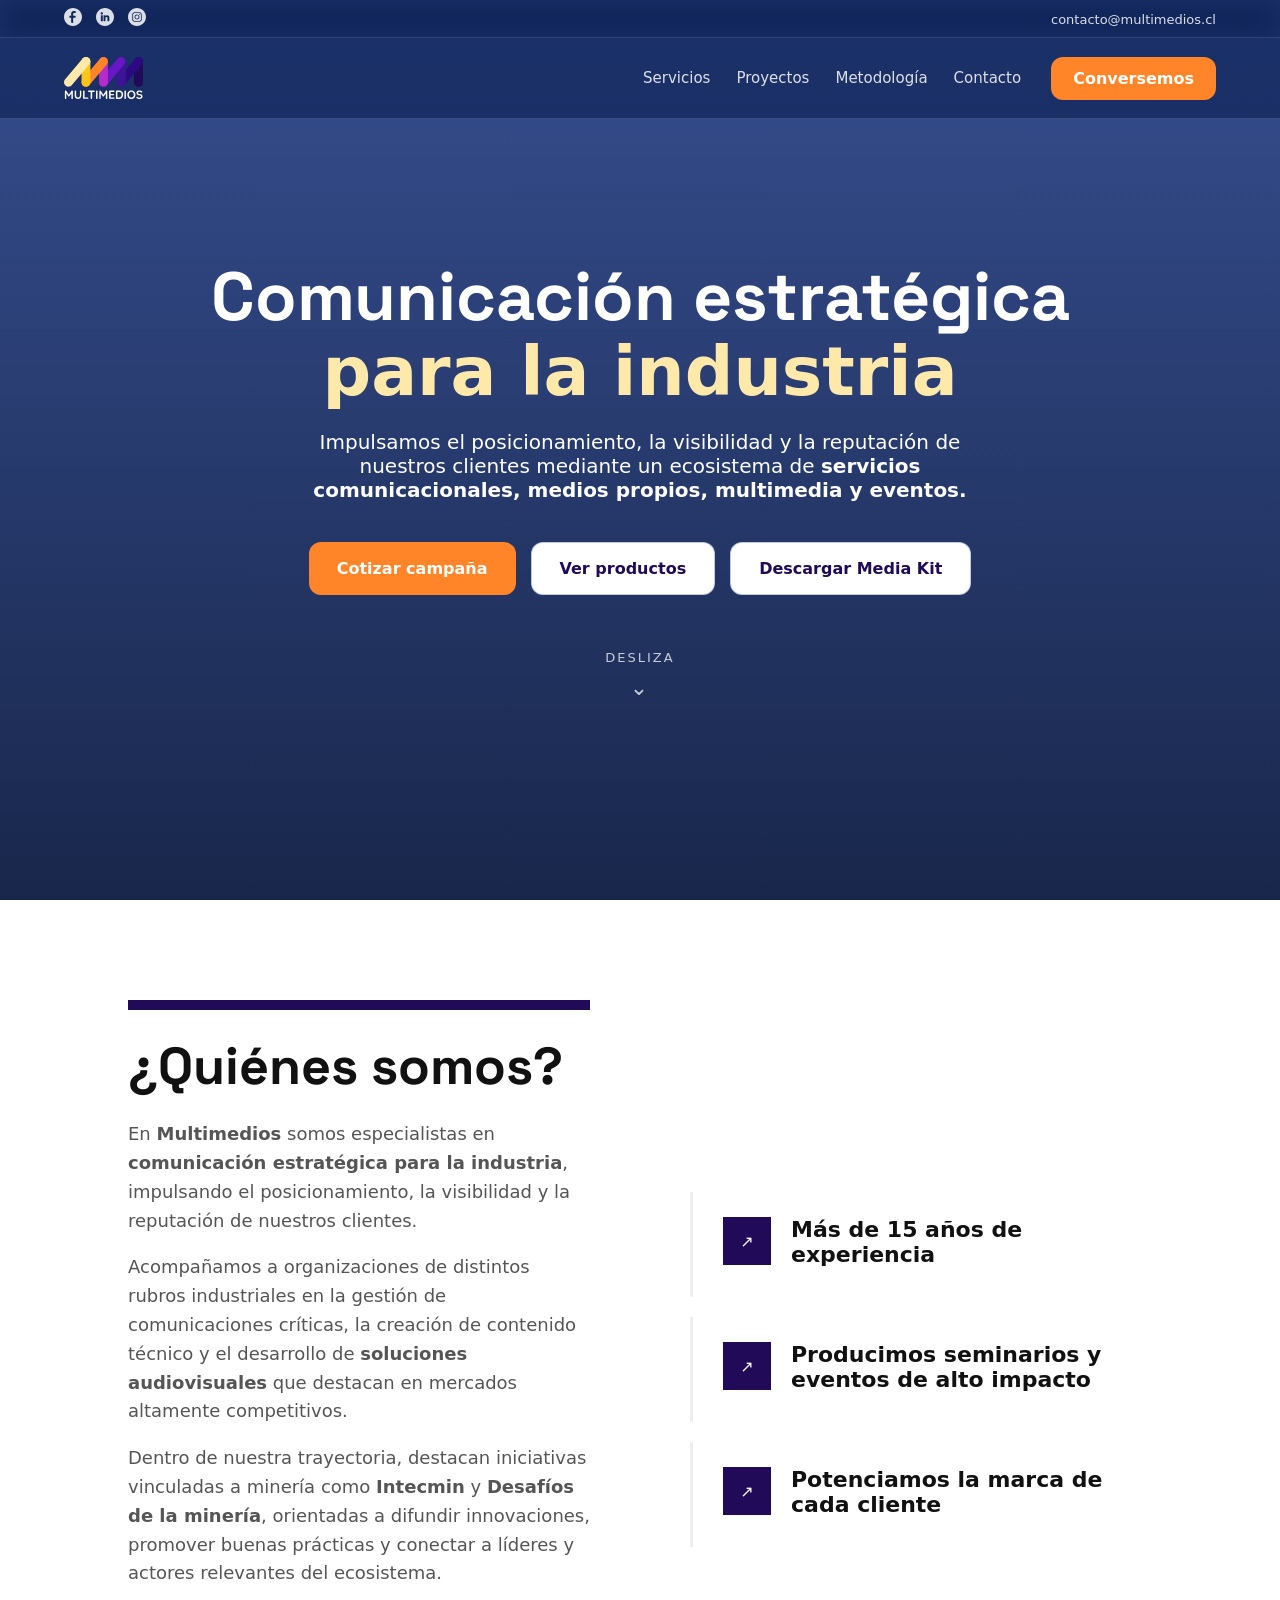
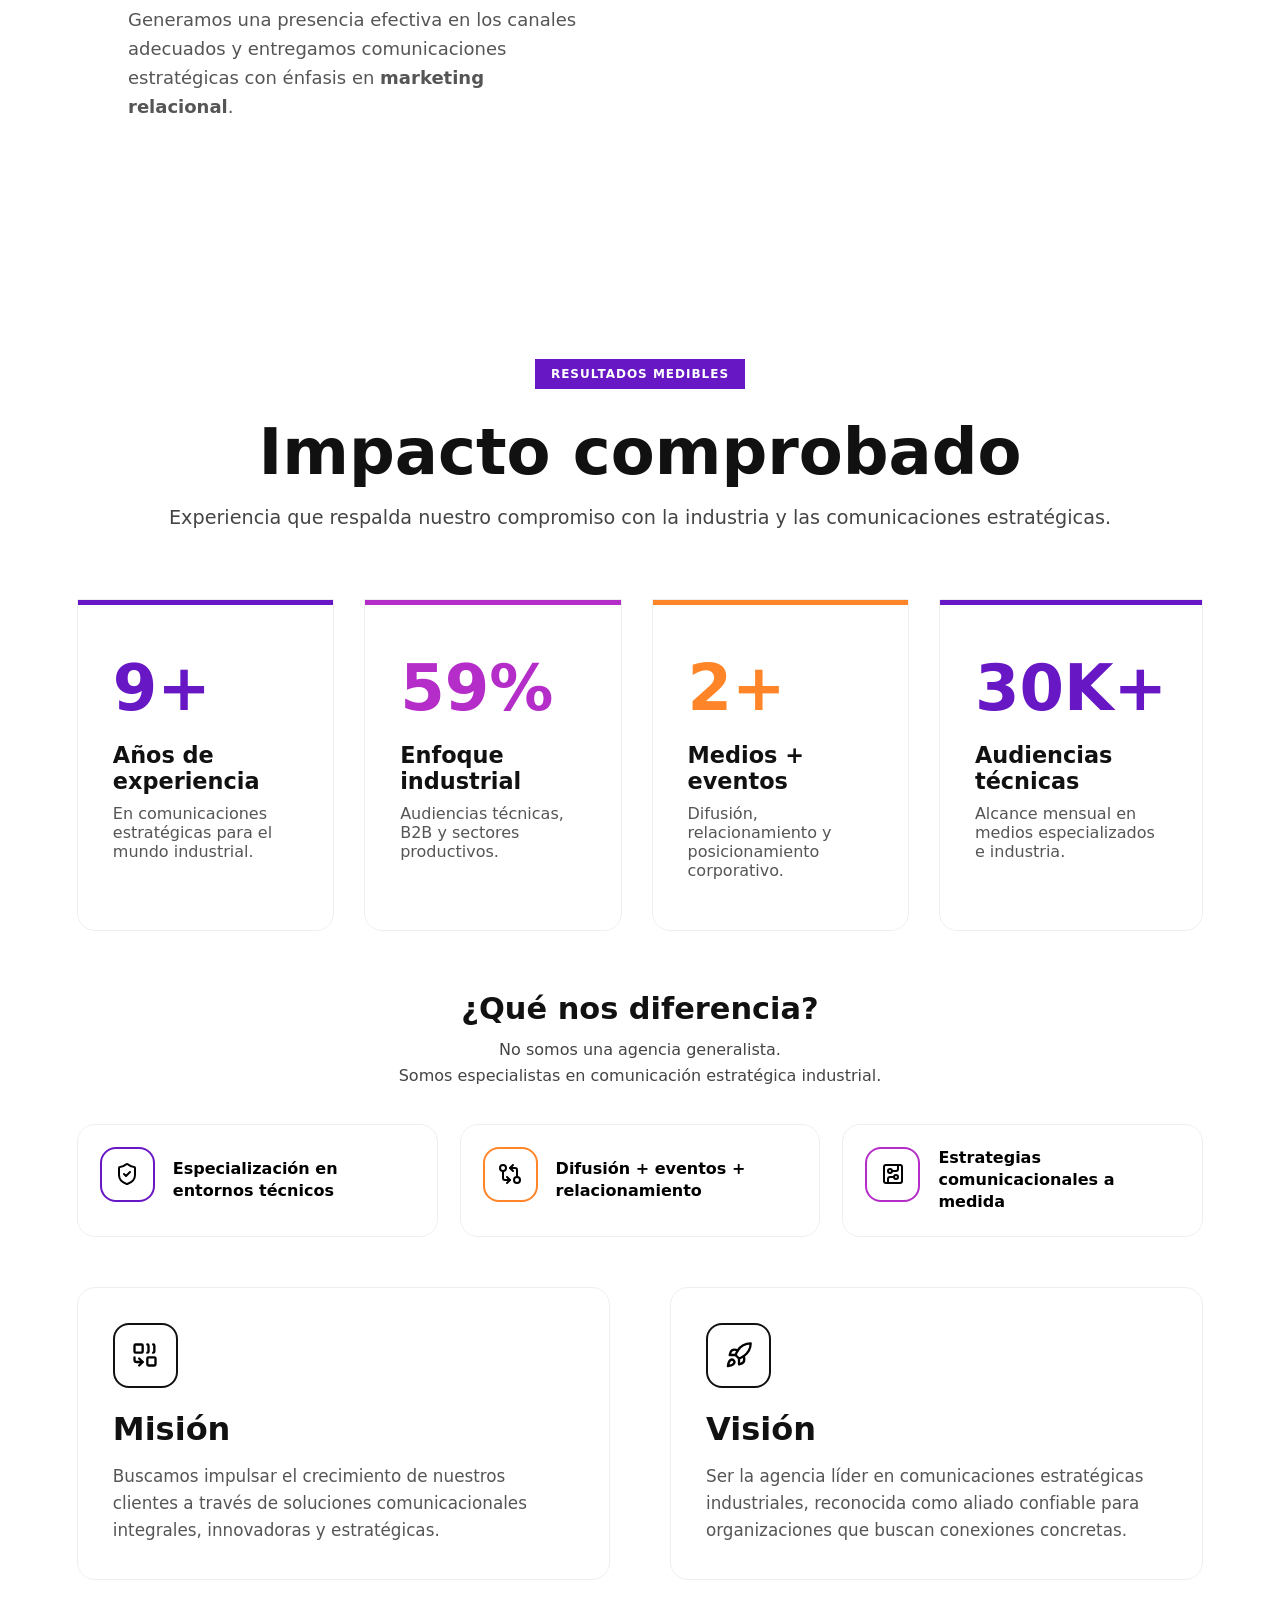
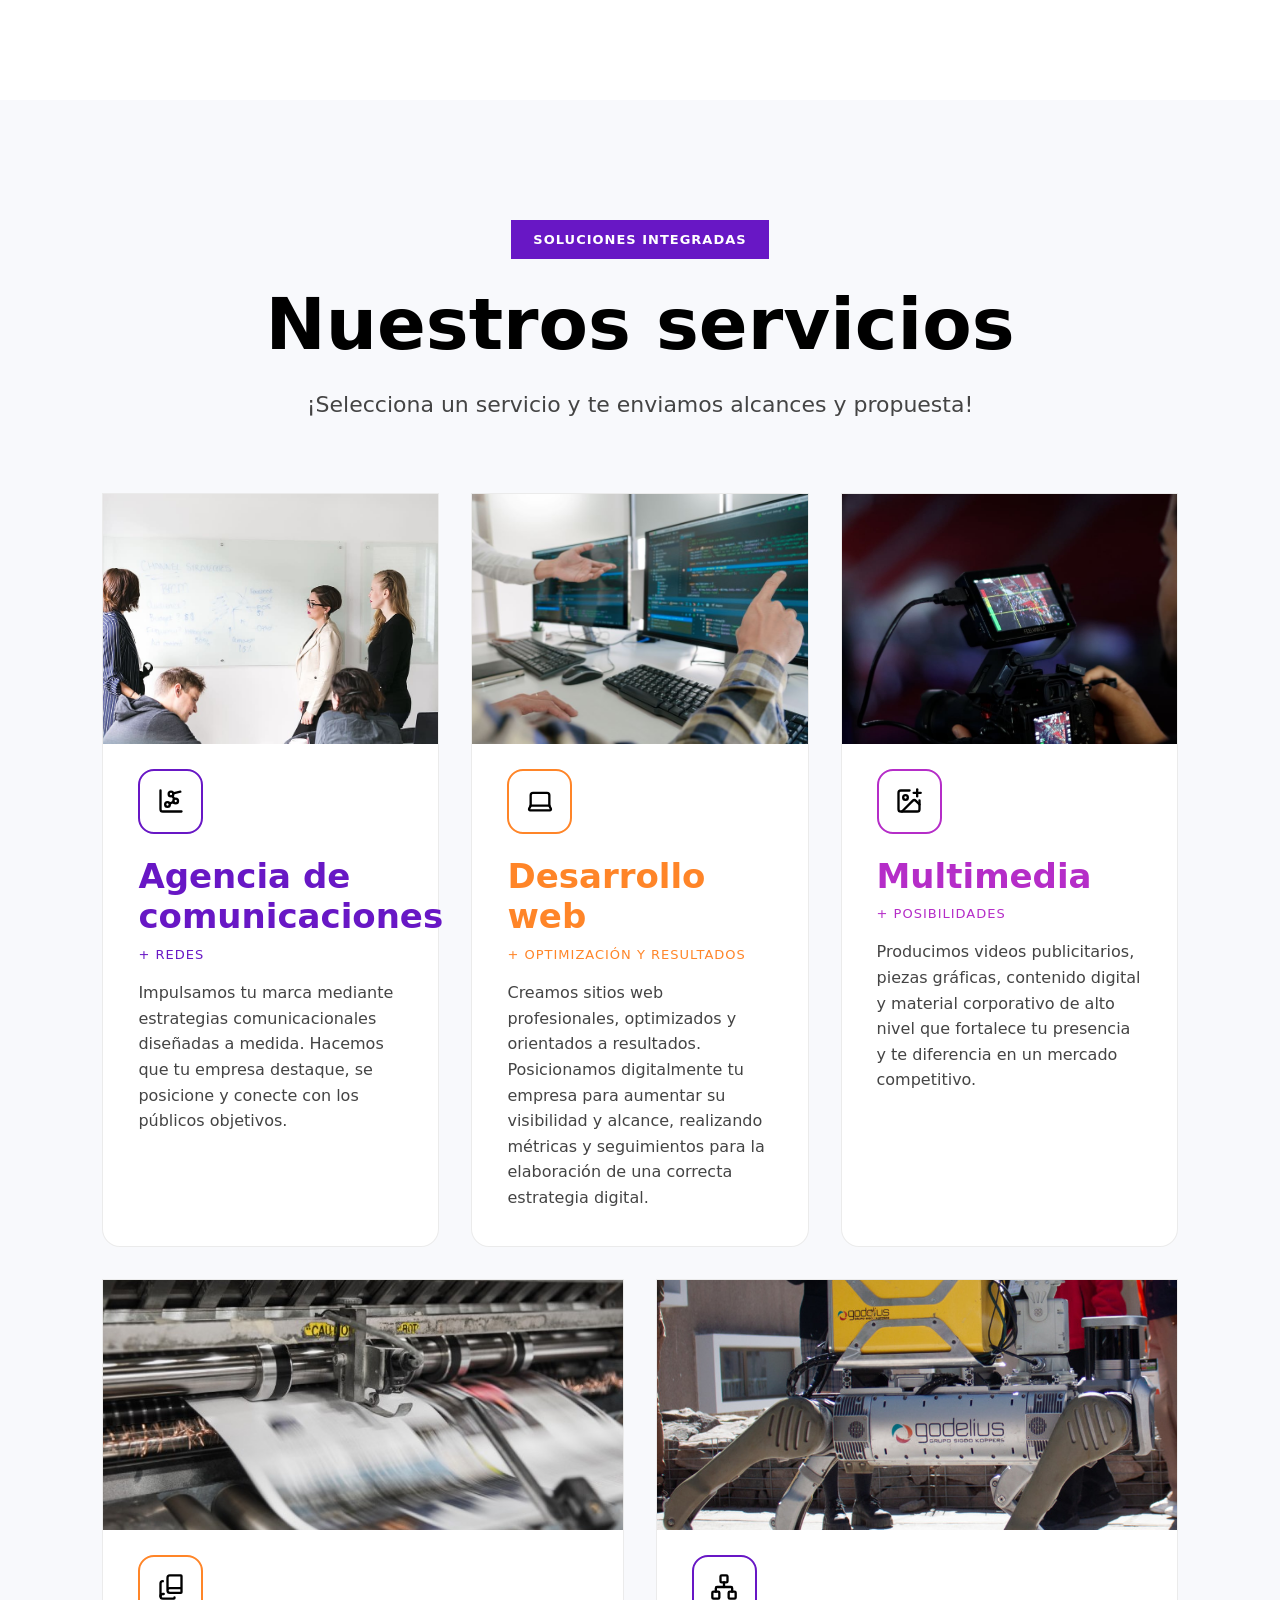
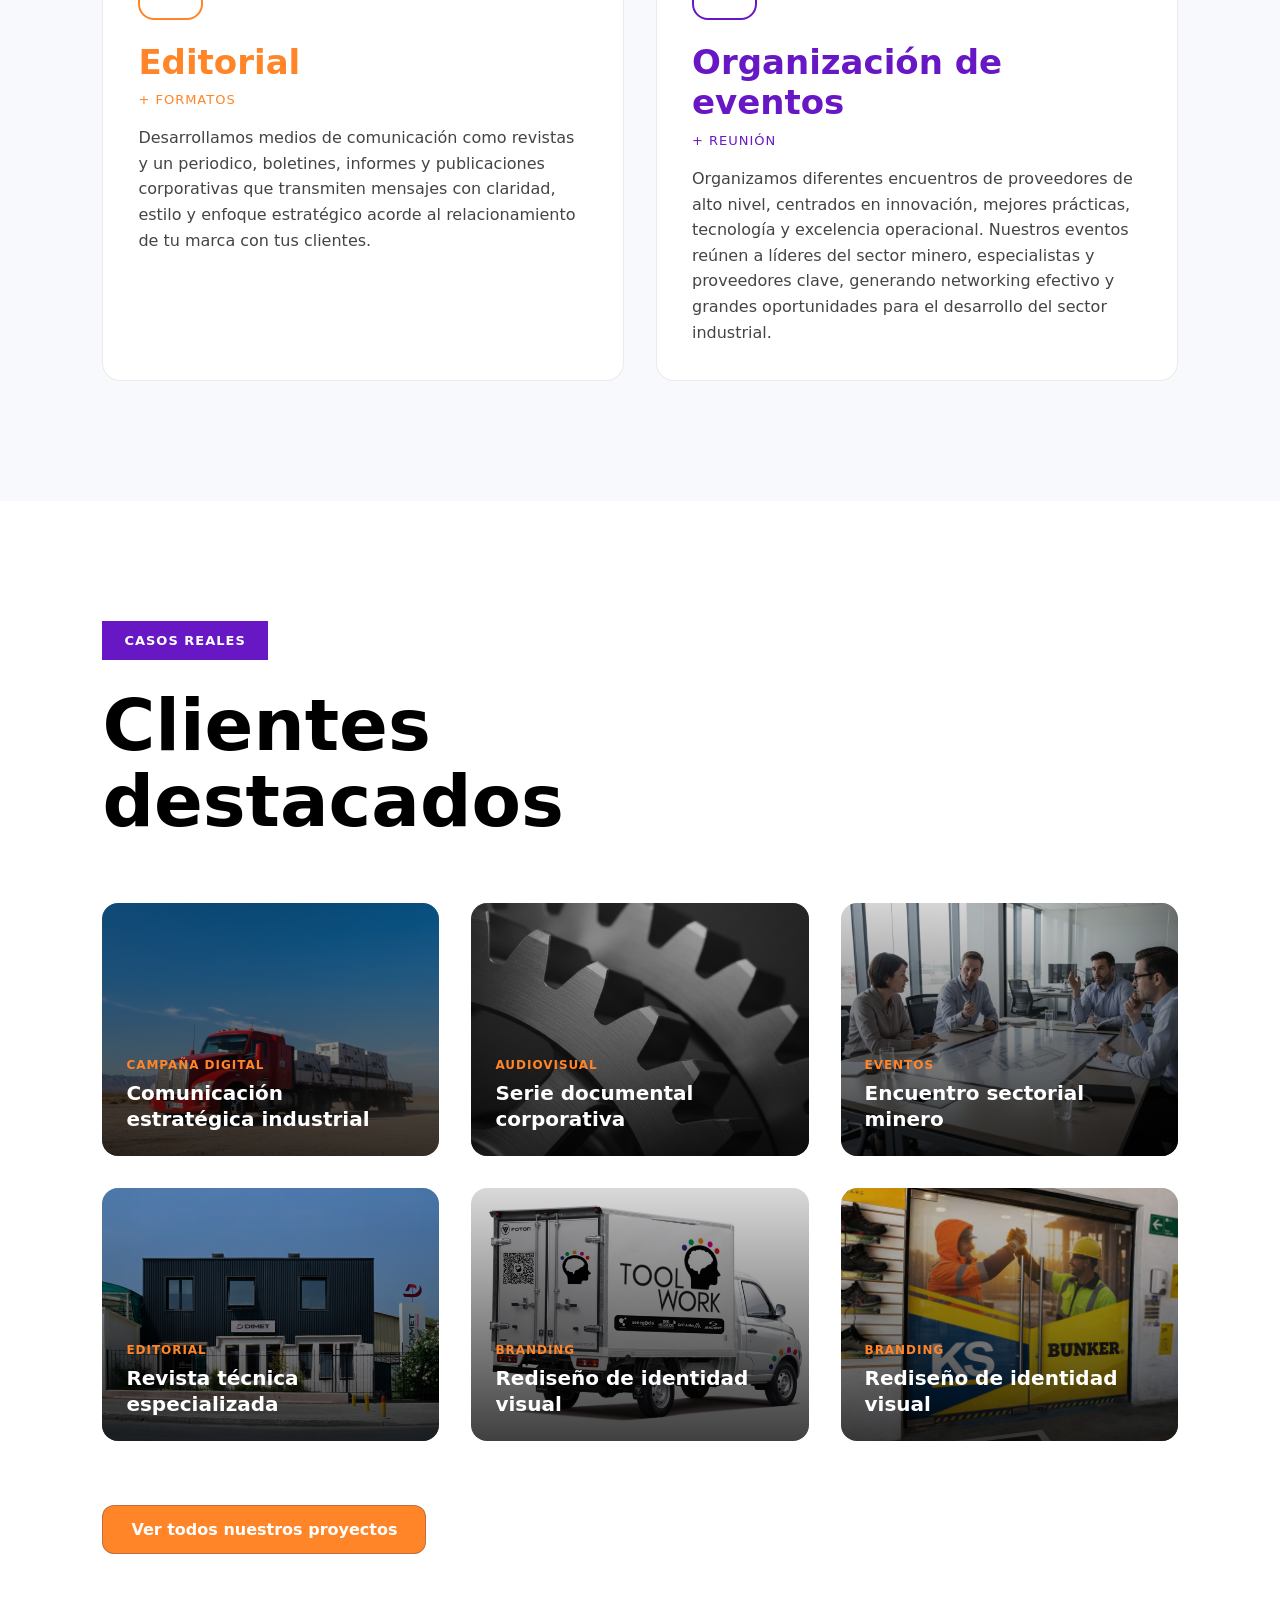
==== commit 6557547c: "Update index.html" ====
--- a/index.html
+++ b/index.html
@@ -11,8 +11,9 @@
             href="https://fonts.googleapis.com/css2?family=Space+Grotesk:wght@400;600;700&display=swap"
             rel="stylesheet"
         />
-   <link rel="icon" type="image/svg+xml" href="icons/favicon.svg">
+
         <link rel="stylesheet" href="style.css" />
+        <link rel="icon" type="image/svg+xml" href="icons/favicon.svg">
     </head>
 
     <body>
@@ -206,23 +207,23 @@
 
     <div class="diff-item blue">
       <div class="service-icon-diff">
-        <img src="icons/6.svg" alt="">
+        <img src="icons/7.svg" alt="">
       </div>
-      <span>Especialización en industria y entornos técnicos</span>
+      <span>Especialización en entornos técnicos</span>
     </div>
 
     <div class="diff-item orange">
       <div class="service-icon-diff">
-        <img src="icons/6.svg" alt="">
+        <img src="icons/8.svg" alt="">
       </div>
-      <span>Difusión + eventos + relacionamiento corporativo</span>
+      <span>Difusión + eventos + relacionamiento </span>
     </div>
 
     <div class="diff-item pink">
       <div class="service-icon-diff">
-        <img src="icons/6.svg" alt="">
+        <img src="icons/9.svg" alt="">
       </div>
-      <span>Estrategias comunicacionales diseñadas a medida</span>
+      <span>Estrategias comunicacionales  a medida</span>
     </div>
 
   </div>
@@ -236,7 +237,7 @@
     <div class="mv-block blue fade-up">
         <div class="pillar">
       <div class="service-icon">
-        <img src="icons/6.svg" alt="Misión">
+        <img src="icons/10.svg" alt="Misión">
       </div>
       <h3>Misión</h3>
       <p>
--- a/style.css
+++ b/style.css
@@ -381,6 +381,7 @@
   background: white;
   transition: all 0.3s ease;
   position: relative;
+    border-radius: 0 0 18px 18px;
 }
 
 .impact-card:hover {
@@ -448,7 +449,9 @@
   display: grid;
   grid-template-columns: 1fr 1fr;
   gap: 60px;
-  margin-top: 90px;
+  margin-top: 50px;
+align-items: stretch;
+  flex-grow: 1;
 }
 
 .mv-block h3 {
@@ -566,12 +569,24 @@
   color: #6817c5;
 }
 
+.diff-item.blue span {
+  color: black;
+}
+
 .diff-item.orange {
   color: #ff8528;
 }
 
+.diff-item.orange span {
+  color: black;
+}
+
 .diff-item.pink {
   color: #b52dc8;
+}
+
+.diff-item.pink span {
+  color: black;
 }
 
 /* Hover icon igual que servicios */
@@ -676,9 +691,9 @@
     min-height: 300px;
     align-items: flex-start;
     transition: 0.3s ease;
-}
-
-/* FOTO ARRIBA COMO BANNER */
+    border-radius: 0 0 18px 18px;
+}
+
 .service-media {
     width: calc(100% + 70px); /* padding x2 */
     height: 250px;
@@ -1177,6 +1192,7 @@
   padding: 35px;
   background: white;
   transition: 0.3s ease;
+    border-radius: 18px;
 }
 
 .pillar:hover {
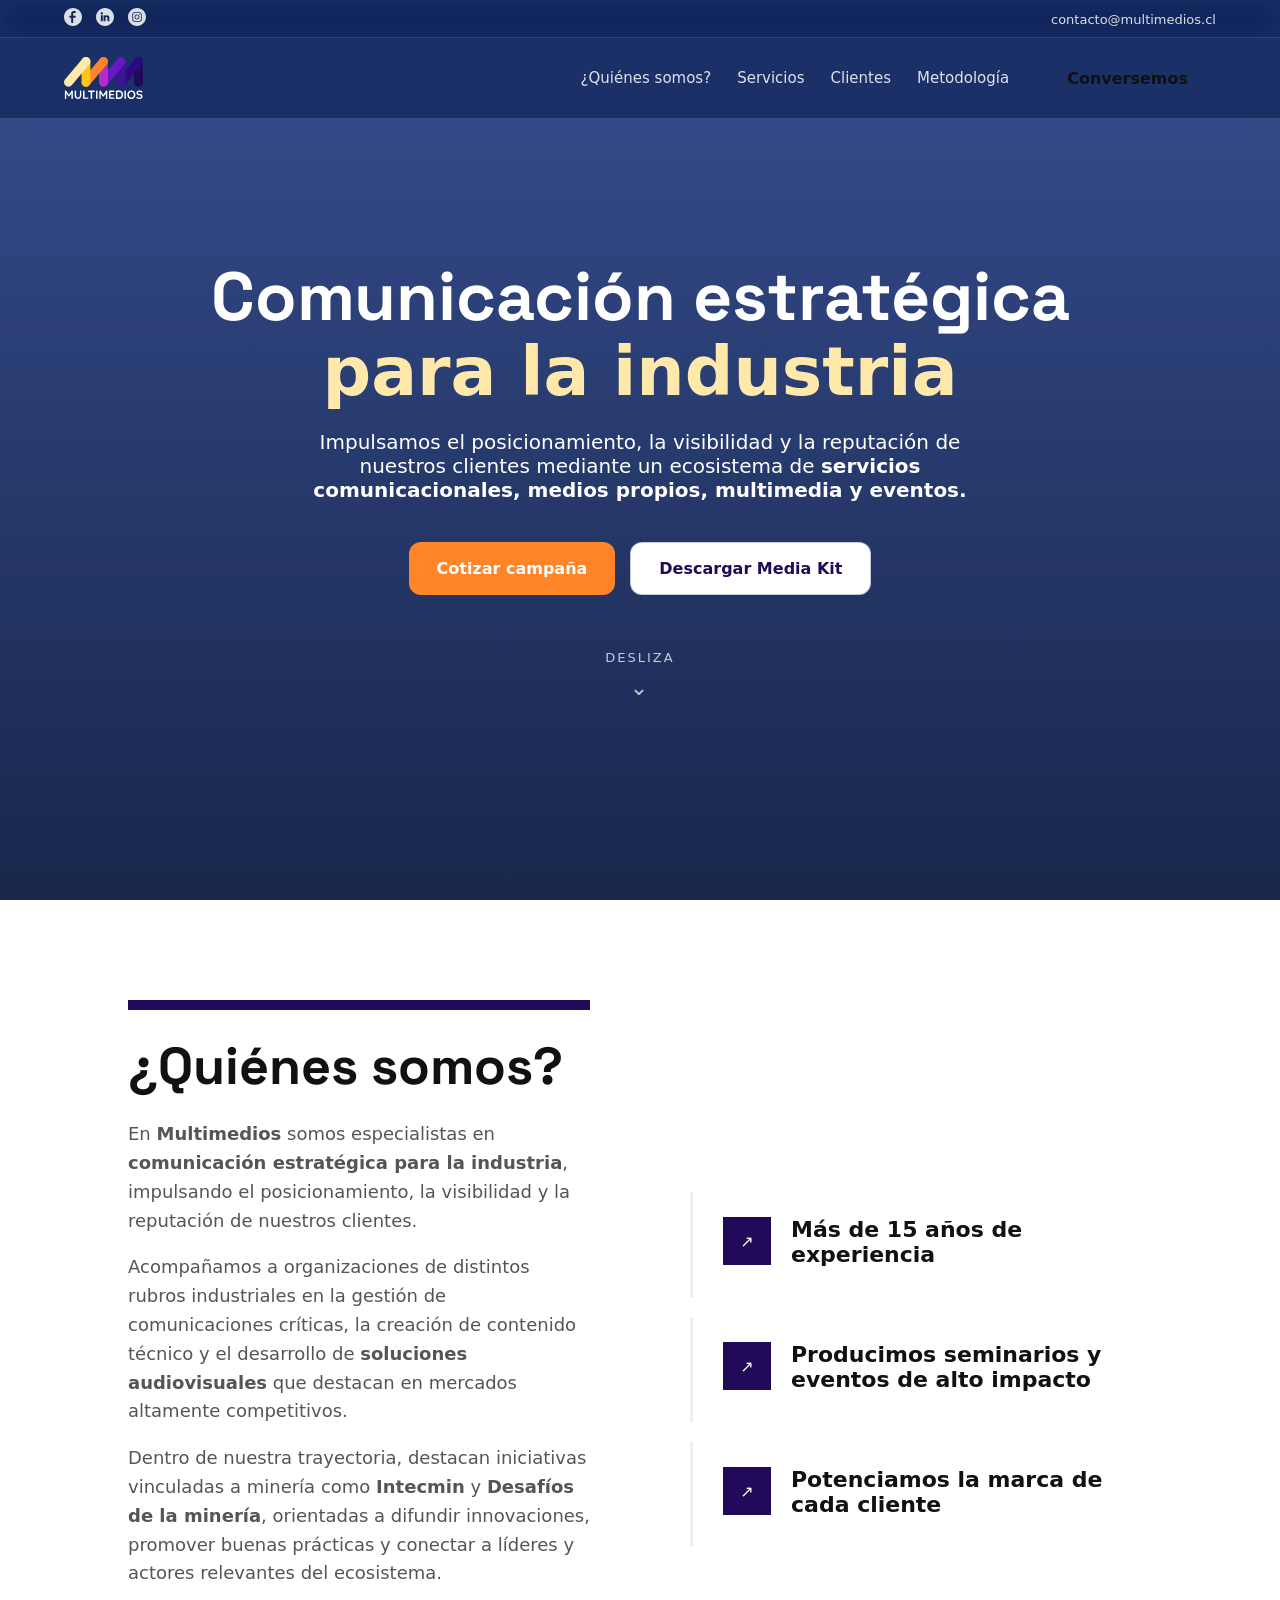
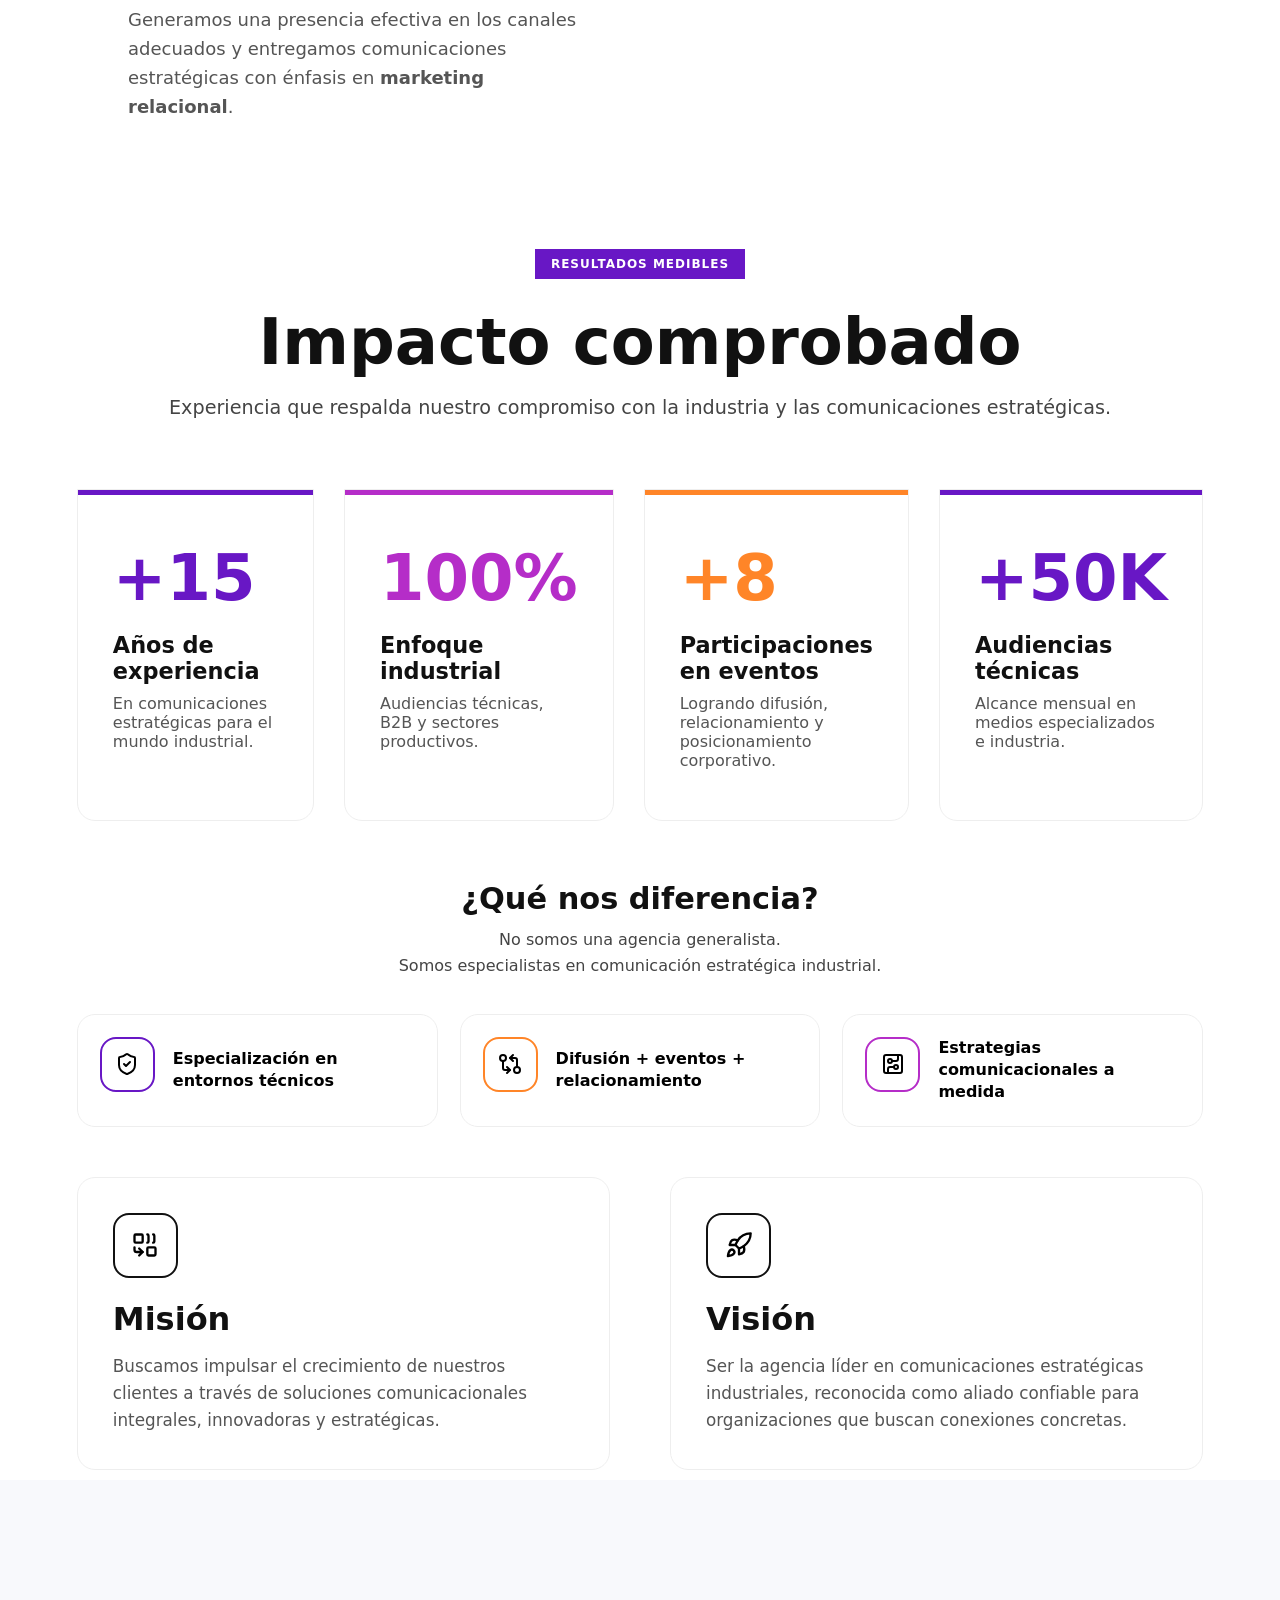
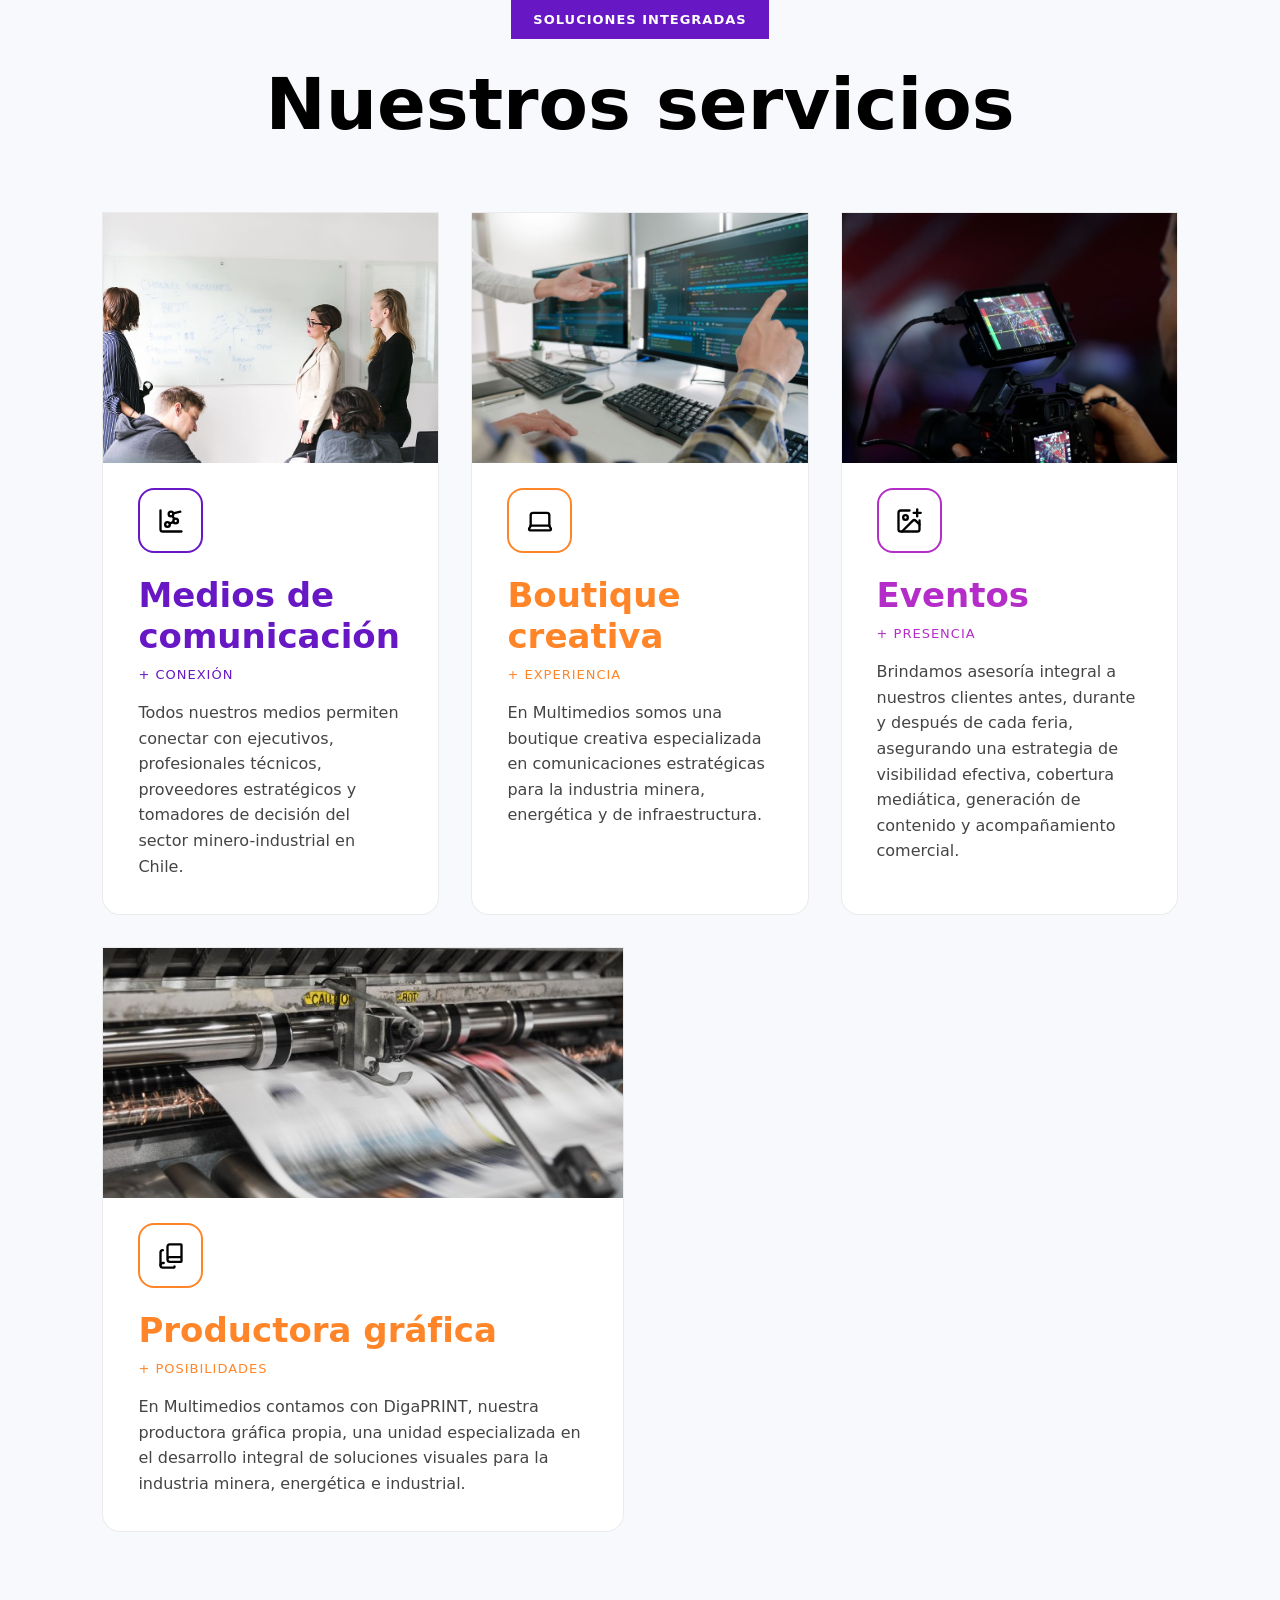
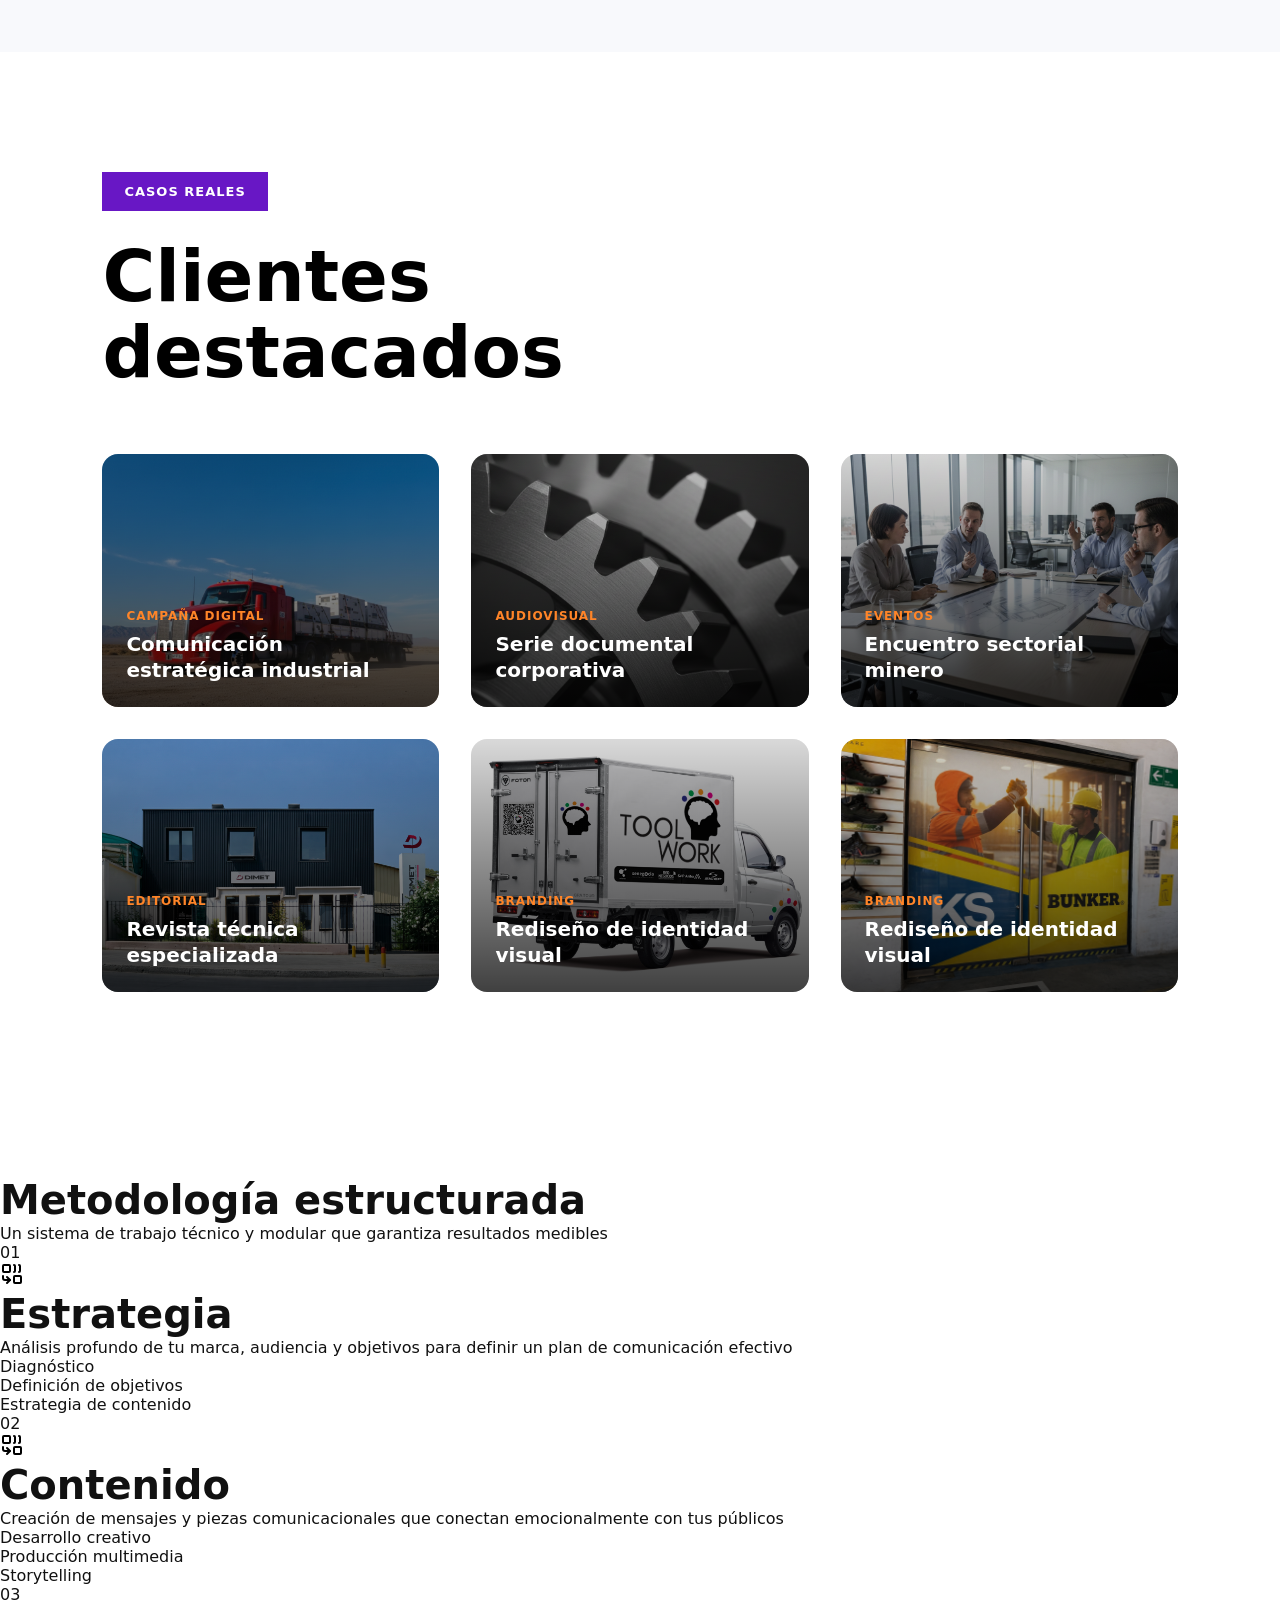
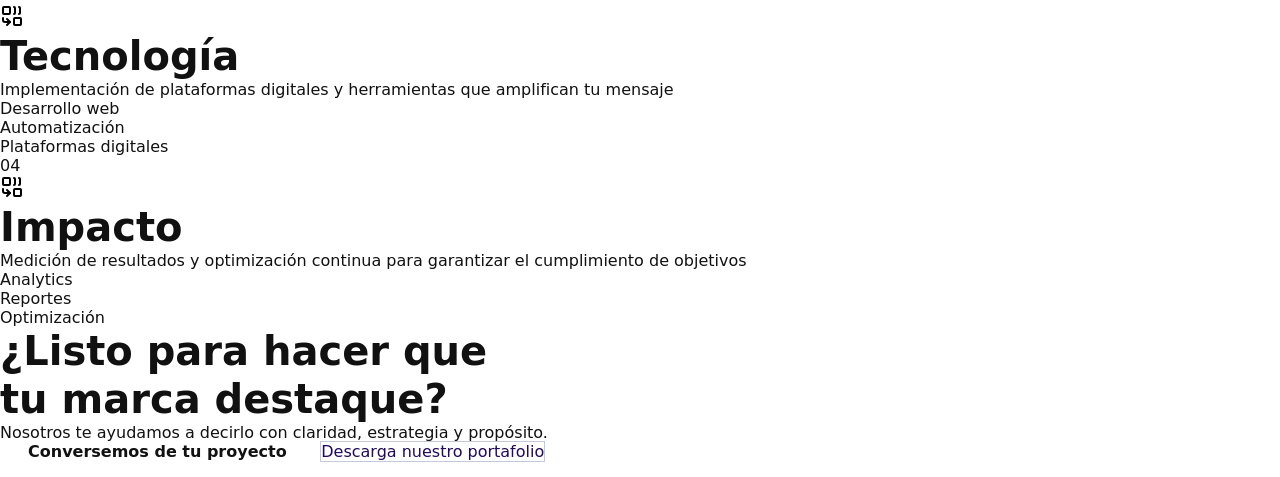
==== commit ce333935: "Update index.html" ====
--- a/index.html
+++ b/index.html
@@ -56,13 +56,13 @@
 
                 <div class="nav-right">
                     <div class="nav-links">
+                        <a href="#quienesomos">¿Quiénes somos?</a>
                         <a href="#servicios">Servicios</a>
-                        <a href="#proyectos">Proyectos</a>
-                        <a href="#metodologia">Metodología</a>
-                        <a href="#contacto">Contacto</a>
-                    </div>
-
-                    <a class="cta-nav" href="#contacto">Conversemos</a>
+                        <a href="#clientes">Clientes</a>
+                        <a href="#metodo">Metodología</a>
+                    </div>
+
+                    <a class="btn btn-destac2" href="#contacto">Conversemos</a>
                 </div>
             </nav>
         </header>
@@ -90,7 +90,6 @@
 
                 <div class="hero-buttons">
                     <button class="btn btn-primary">Cotizar campaña</button>
-                    <button class="btn btn-secondary">Ver productos</button>
                     <button class="btn btn-secondary">Descargar Media Kit</button>
                 </div>
 
@@ -101,7 +100,7 @@
             </div>
         </section>
 
-        <section class="about">
+        <section class="about" id="quienesomos">
             <div class="about-left">
                 <div class="section-tag2"></div>
                 <h2>¿Quiénes somos?</h2>
@@ -170,7 +169,7 @@
   <div class="impact-grid">
 
     <div class="impact-card blue fade-up">
-      <h3><span class="counter" data-target="15">0</span>+</h3>
+      <h3>+<span class="counter" data-target="15">0</span></h3>
       <h4>Años de experiencia</h4>
       <p>En comunicaciones estratégicas para el mundo industrial.</p>
     </div>
@@ -182,13 +181,13 @@
     </div>
 
     <div class="impact-card orange fade-up">
-      <h3><span class="counter" data-target="2">0</span>+</h3>
-      <h4>Medios + eventos</h4>
-      <p>Difusión, relacionamiento y posicionamiento corporativo.</p>
+      <h3>+<span class="counter" data-target="8">0</span></h3>
+        <h4>Participaciones <br> en eventos </h4>
+      <p>Logrando difusión, relacionamiento y posicionamiento corporativo.</p>
     </div>
 
     <div class="impact-card blue fade-up">
-      <h3><span class="counter" data-target="50">0</span>K+</h3>
+      <h3>+<span class="counter" data-target="50">0</span>K</h3>
       <h4>Audiencias técnicas</h4>
       <p>Alcance mensual en medios especializados e industria.</p>
     </div>
@@ -268,8 +267,6 @@
                 <div class="section-tag">Soluciones integradas</div>
 
                 <h2>Nuestros servicios</h2>
-
-                <p>¡Selecciona un servicio y te enviamos alcances y propuesta!</p>
             </div>
 
             <div class="services-grid">
@@ -286,12 +283,11 @@
                         <img src="icons/1.svg" alt="" />
                     </div>
 
-                    <h3>Agencia de comunicaciones</h3>
-                    <span>+ REDES</span>
+                    <h3>Medios de comunicación</h3>
+                    <span>+ CONEXIÓN </span>
 
                     <p>
-                        Impulsamos tu marca mediante estrategias comunicacionales diseñadas a medida. Hacemos que tu
-                        empresa destaque, se posicione y conecte con los públicos objetivos.
+                Todos nuestros medios permiten conectar con ejecutivos, profesionales técnicos, proveedores estratégicos y tomadores de decisión del sector minero-industrial en Chile.
                     </p>
                 </div>
 
@@ -305,12 +301,10 @@
                     <div class="service-icon">
                         <img src="icons/2.svg" alt="Producción audiovisual" />
                     </div>
-                    <h3>Desarrollo web</h3>
-                    <span>+ OPTIMIZACIÓN Y RESULTADOS</span>
+                    <h3>Boutique creativa</h3>
+                    <span>+ EXPERIENCIA </span>
                     <p>
-                        Creamos sitios web profesionales, optimizados y orientados a resultados. Posicionamos
-                        digitalmente tu empresa para aumentar su visibilidad y alcance, realizando métricas y
-                        seguimientos para la elaboración de una correcta estrategia digital.
+                        En Multimedios somos una boutique creativa especializada en comunicaciones estratégicas para la industria minera, energética y de infraestructura.
                     </p>
                 </div>
 
@@ -324,11 +318,10 @@
                     <div class="service-icon">
                         <img src="icons/3.svg" alt="Estrategia digital" />
                     </div>
-                    <h3>Multimedia</h3>
-                    <span>+ POSIBILIDADES</span>
+                    <h3>Eventos</h3>
+                    <span>+ PRESENCIA </span>
                     <p>
-                        Producimos videos publicitarios, piezas gráficas, contenido digital y material corporativo de
-                        alto nivel que fortalece tu presencia y te diferencia en un mercado competitivo.
+                        Brindamos asesoría integral a nuestros clientes antes, durante y después de cada feria, asegurando una estrategia de visibilidad efectiva, cobertura mediática, generación de contenido y acompañamiento comercial.
                     </p>
                 </div>
 
@@ -342,38 +335,16 @@
                     <div class="service-icon">
                         <img src="icons/4.svg" alt="Diseño gráfico" />
                     </div>
-                    <h3>Editorial</h3>
-                    <span>+ FORMATOS</span>
+                    <h3>Productora gráfica</h3>
+                    <span>+ POSIBILIDADES </span>
                     <p>
-                        Desarrollamos medios de comunicación como revistas y un periodico, boletines, informes y
-                        publicaciones corporativas que transmiten mensajes con claridad, estilo y enfoque estratégico
-                        acorde al relacionamiento de tu marca con tus clientes.
+                        En Multimedios contamos con DigaPRINT, nuestra productora gráfica propia, una unidad especializada en el desarrollo integral de soluciones visuales para la industria minera, energética e industrial.
                     </p>
                 </div>
-
-                <!-- CARD 5 -->
-                <div class="service-card blue">
-                    <!-- FOTO ARRIBA -->
-                    <div class="service-media">
-                        <img src="images/servicios/eventos.jpg" alt="Agencia de comunicaciones" />
-                    </div>
-
-                    <div class="service-icon">
-                        <img src="icons/5.svg" alt="Diseño gráfico" />
-                    </div>
-                    <h3>Organización de eventos</h3>
-                    <span>+ REUNIÓN</span>
-                    <p>
-                        Organizamos diferentes encuentros de proveedores de alto nivel, centrados en innovación, mejores
-                        prácticas, tecnología y excelencia operacional. Nuestros eventos reúnen a líderes del sector
-                        minero, especialistas y proveedores clave, generando networking efectivo y grandes oportunidades
-                        para el desarrollo del sector industrial.
-                    </p>
-                </div>
             </div>
         </section>
 
-        <section class="projects">
+        <section class="projects" id="clientes">
             <div class="projects-header">
                 <div class="section-tag">Casos reales</div>
                 <h2>Clientes destacados</h2>
@@ -433,11 +404,116 @@
                     </div>
                 </article>
             </div>
-
             <div class="projects-cta">
-                <button class="btn btn-tres">Ver todos nuestros proyectos</button>
             </div>
         </section>
+        
+       <section class="methodology" id="metodo">
+
+  <div class="container">
+    <h2>Metodología estructurada</h2>
+    <p class="subtitle">
+      Un sistema de trabajo técnico y modular que garantiza resultados medibles
+    </p>
+
+    <div class="steps">
+
+  <div class="step">
+    <span class="number">01</span>
+    <div class="diamond"></div>
+    <div class="icon-box"><img src="icons/10.svg" alt="Misión"></div>
+    <h3>Estrategia</h3>
+    <p>
+      Análisis profundo de tu marca, audiencia y objetivos para definir un plan de comunicación efectivo
+    </p>
+    <ul>
+      <li>Diagnóstico</li>
+      <li>Definición de objetivos</li>
+      <li>Estrategia de contenido</li>
+    </ul>
+  </div>
+
+  <div class="step">
+    <span class="number">02</span>
+    <div class="diamond"></div>
+    <div class="icon-box"><img src="icons/10.svg" alt="Misión"></div>
+    <h3>Contenido</h3>
+    <p>
+      Creación de mensajes y piezas comunicacionales que conectan emocionalmente con tus públicos
+    </p>
+    <ul>
+      <li>Desarrollo creativo</li>
+      <li>Producción multimedia</li>
+      <li>Storytelling</li>
+    </ul>
+  </div>
+
+  <div class="step">
+    <span class="number">03</span>
+    <div class="diamond"></div>
+    <div class="icon-box"><img src="icons/10.svg" alt="Misión"></div>
+    <h3>Tecnología</h3>
+    <p>
+      Implementación de plataformas digitales y herramientas que amplifican tu mensaje
+    </p>
+    <ul>
+      <li>Desarrollo web</li>
+      <li>Automatización</li>
+      <li>Plataformas digitales</li>
+    </ul>
+  </div>
+
+  <div class="step">
+    <span class="number">04</span>
+    <div class="diamond"></div>
+    <div class="icon-box"><img src="icons/10.svg" alt="Misión"></div>
+    <h3>Impacto</h3>
+    <p>
+      Medición de resultados y optimización continua para garantizar el cumplimiento de objetivos
+    </p>
+    <ul>
+      <li>Analytics</li>
+      <li>Reportes</li>
+      <li>Optimización</li>
+    </ul>
+  </div>
+
+</div>
+
+    </div>
+
+        </section>
+        <section class="cta-section">
+  <div class="cta-container">
+    
+    <div class="cta-accent-line"></div>
+
+    <h1 class="cta-title">
+      ¿Listo para hacer que <br> tu
+      marca destaque?
+    </h1>
+
+    <p class="cta-subtitle">
+      Nosotros te ayudamos a decirlo con 
+      <span class="gradient-text gradient-blue">claridad</span>, 
+      <span class="gradient-text gradient-pink">estrategia</span> 
+      y 
+      <span class="gradient-text gradient-orange">propósito</span>.
+    </p>
+
+    <div class="cta-buttons">
+      <a href="#" class="btn btn-destac">
+        Conversemos de tu proyecto
+      </a>
+
+      <a href="#" class="btn-secondary">
+        Descarga nuestro portafolio
+      </a>
+    </div>
+
+  </div>
+</section>
+        
         <script>
             const topbar = document.getElementById("topbar");
             const header = document.getElementById("main-header");
@@ -457,10 +533,10 @@
             });
         </script>
         
-      <script>
+     <script>
 document.addEventListener("DOMContentLoaded", () => {
 
-    
+  // FADE UP
   const fadeElements = document.querySelectorAll(".fade-up");
 
   const fadeObserver = new IntersectionObserver((entries) => {
@@ -475,52 +551,65 @@
 
   fadeElements.forEach(el => fadeObserver.observe(el));
 
-
+  // COUNTERS
   const counters = document.querySelectorAll(".counter");
-  let counterStarted = false;
-
-  function runCounters() {
-    if (counterStarted) return;
-    counterStarted = true;
-
-    counters.forEach(counter => {
-      const target = +counter.dataset.target;
-      let count = 0;
-
-      const step = target / 90;
-
-      function update() {
-        count += step;
-
-        if (count < target) {
-          counter.innerText = Math.ceil(count);
-          requestAnimationFrame(update);
-        } else {
-          counter.innerText = target;
-        }
-      }
-
-      update();
-    });
-  }
-
-  const impactSection = document.querySelector("#impacto");
-
-  const counterObserver = new IntersectionObserver((entries) => {
+
+  const counterObserver = new IntersectionObserver((entries, observer) => {
     entries.forEach(entry => {
       if (entry.isIntersecting) {
-        runCounters();
+
+        const counter = entry.target;
+        const target = +counter.dataset.target;
+        let count = 0;
+        const duration = 1500; // duración total en ms
+        const startTime = performance.now();
+
+        function update(currentTime) {
+          const elapsed = currentTime - startTime;
+          const progress = Math.min(elapsed / duration, 1);
+
+          counter.innerText = Math.floor(progress * target);
+
+          if (progress < 1) {
+            requestAnimationFrame(update);
+          } else {
+            counter.innerText = target;
+          }
+        }
+
+        requestAnimationFrame(update);
+        observer.unobserve(counter);
       }
     });
   }, {
-    threshold: 0.25
+    threshold: 0.3
   });
 
-  counterObserver.observe(impactSection);
+  counters.forEach(counter => counterObserver.observe(counter));
 
 });
 </script>
 
+    <script>
+  document.addEventListener("DOMContentLoaded", () => {
+  const steps = document.querySelectorAll('.step');
+
+  const observer = new IntersectionObserver((entries) => {
+    entries.forEach((entry, index) => {
+      if (entry.isIntersecting) {
+        setTimeout(() => {
+          entry.target.classList.add('active');
+        }, index * 200);
+      }
+    });
+  }, {
+    threshold: 0.3
+  });
+
+  steps.forEach(step => observer.observe(step));
+});
+</script>
+    
 
         
     </body>
--- a/style.css
+++ b/style.css
@@ -334,7 +334,7 @@
 /* ========================= */
 
 .impact-section {
-  padding: 120px 6%;
+  padding: 10px 6%;
   background: #ffffff;
 }
 
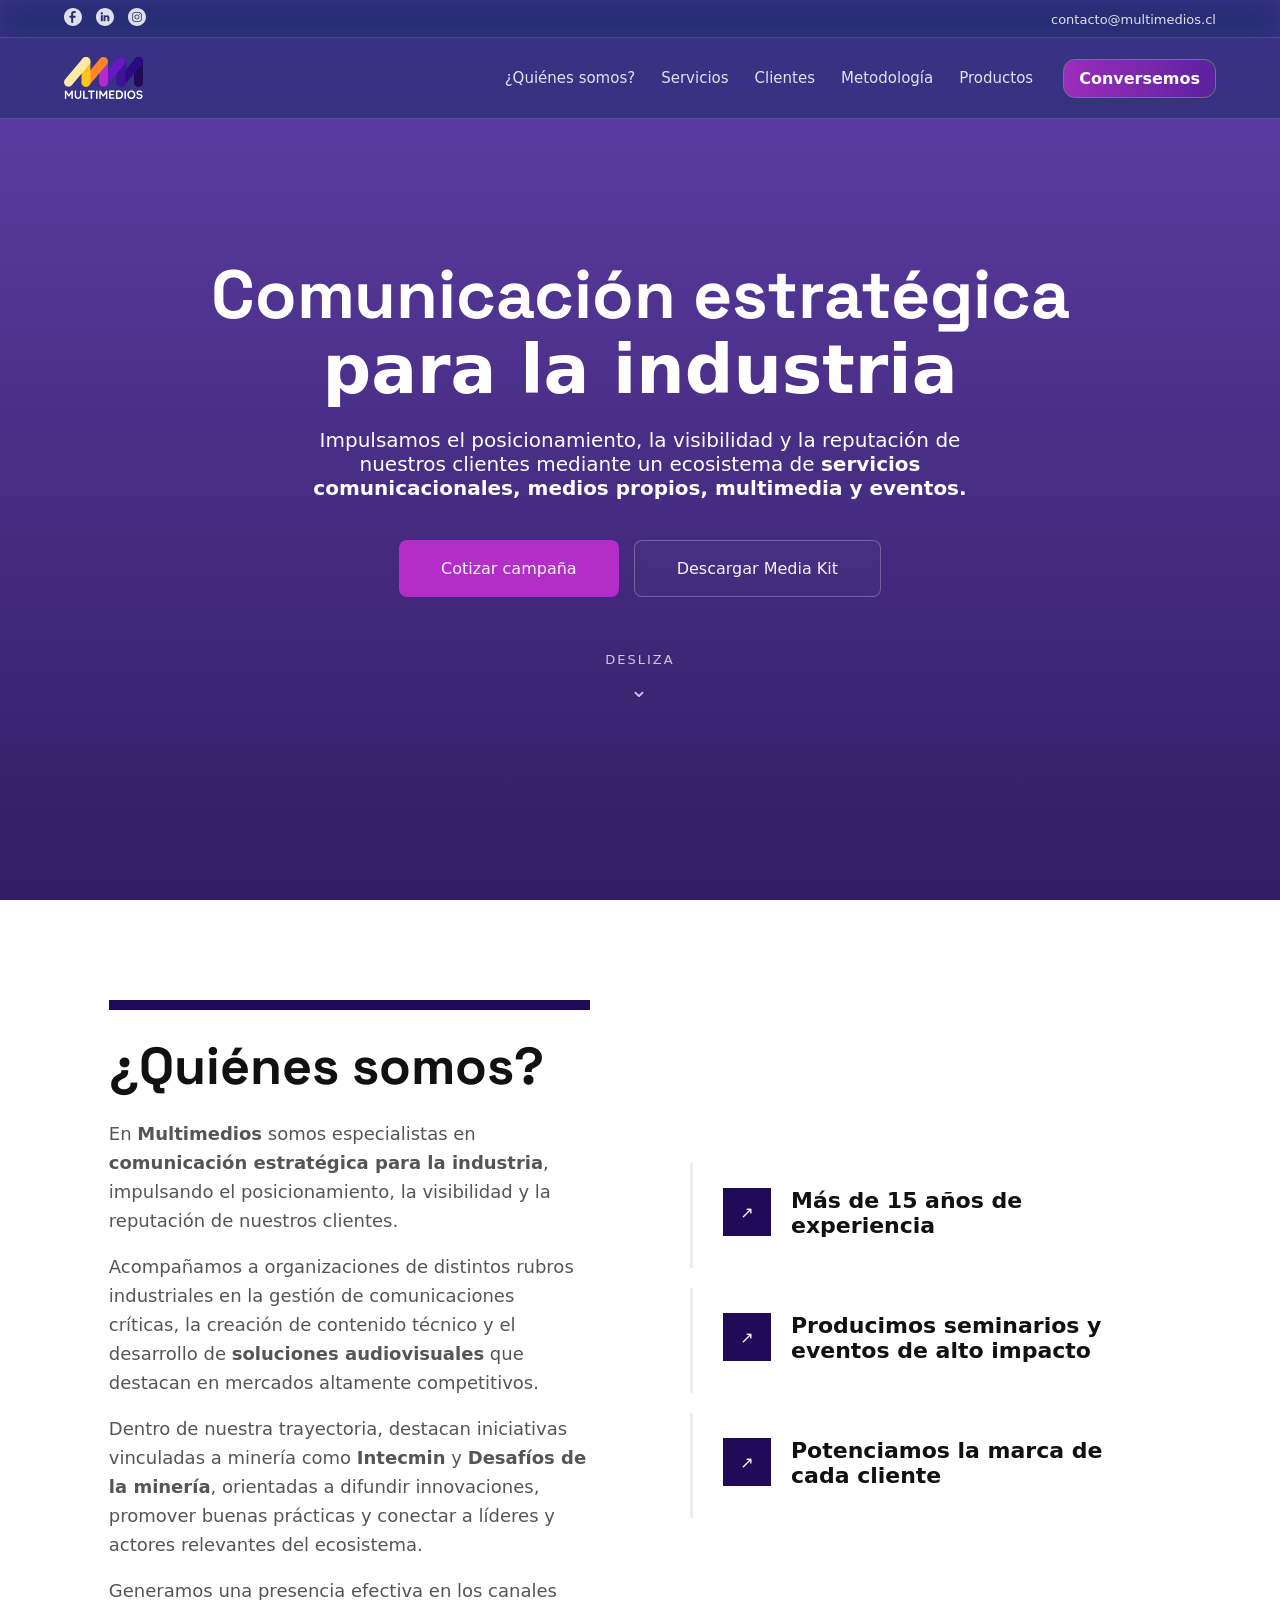
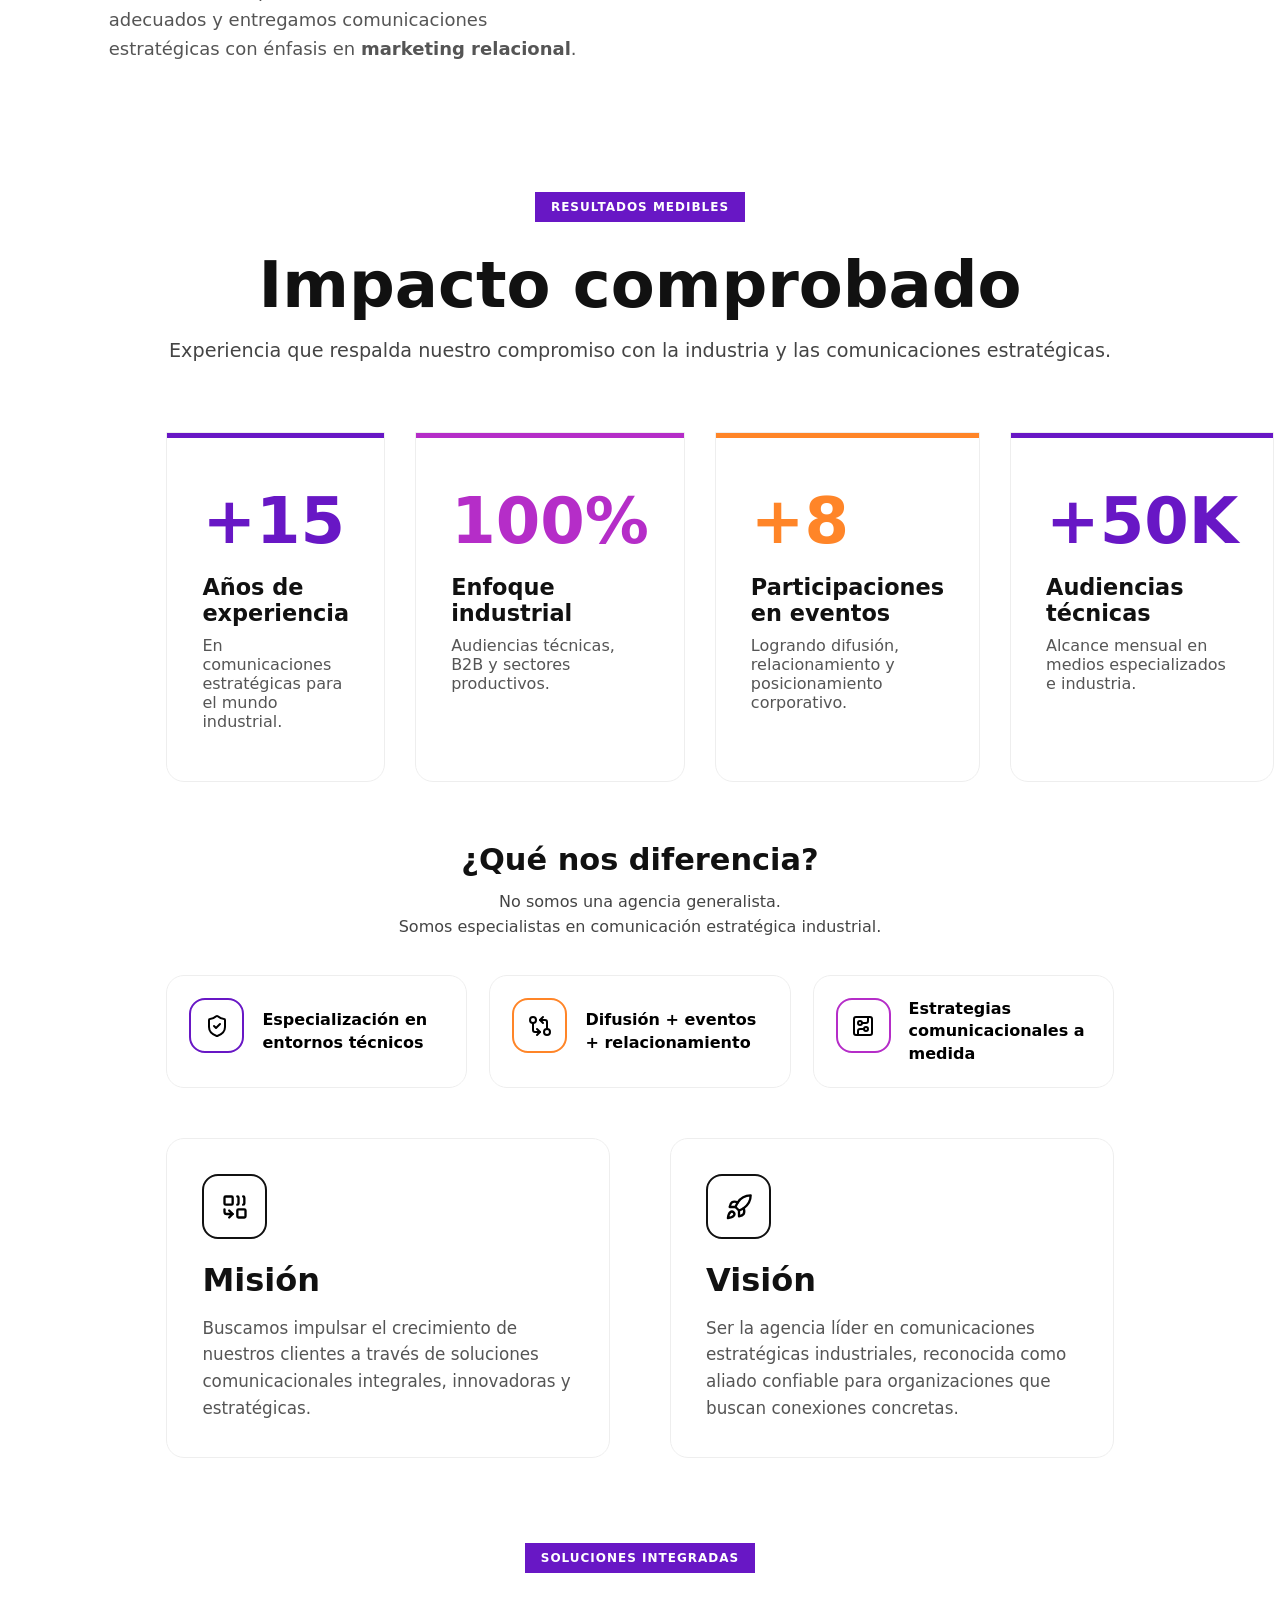
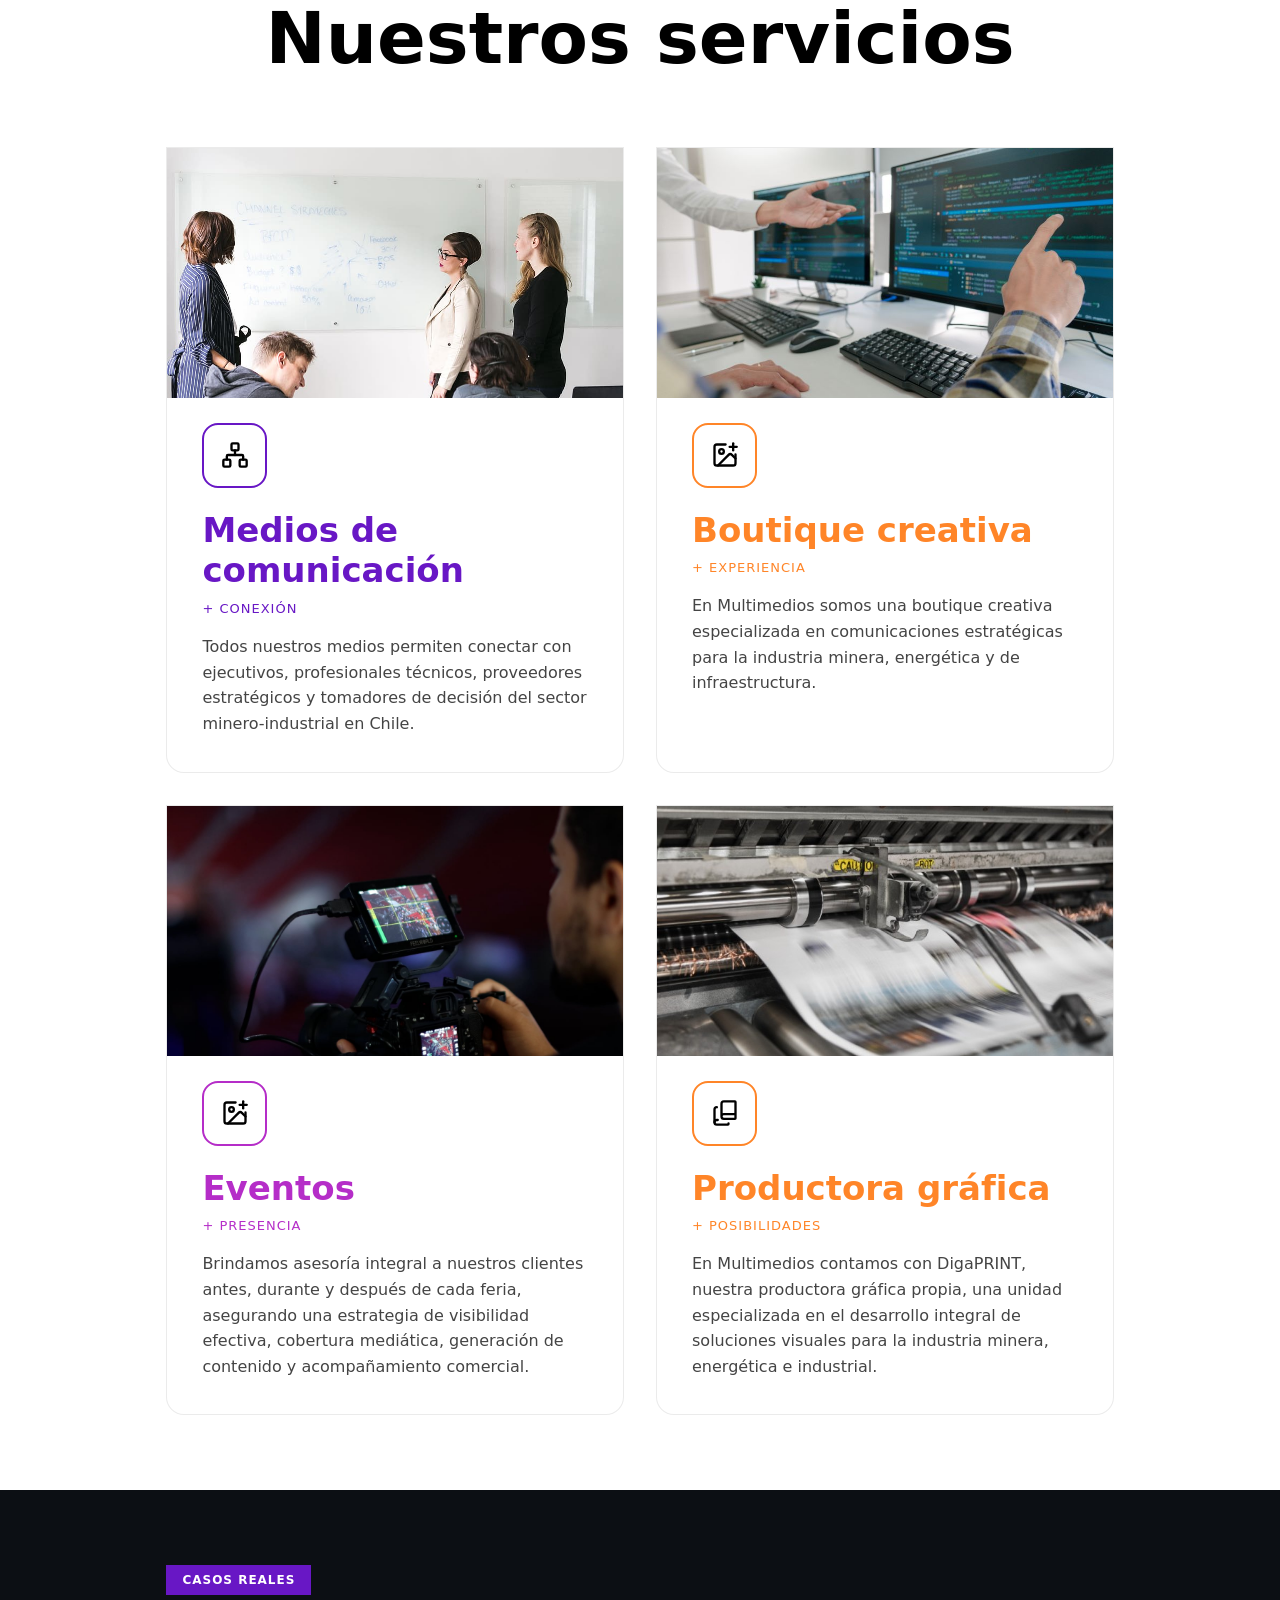
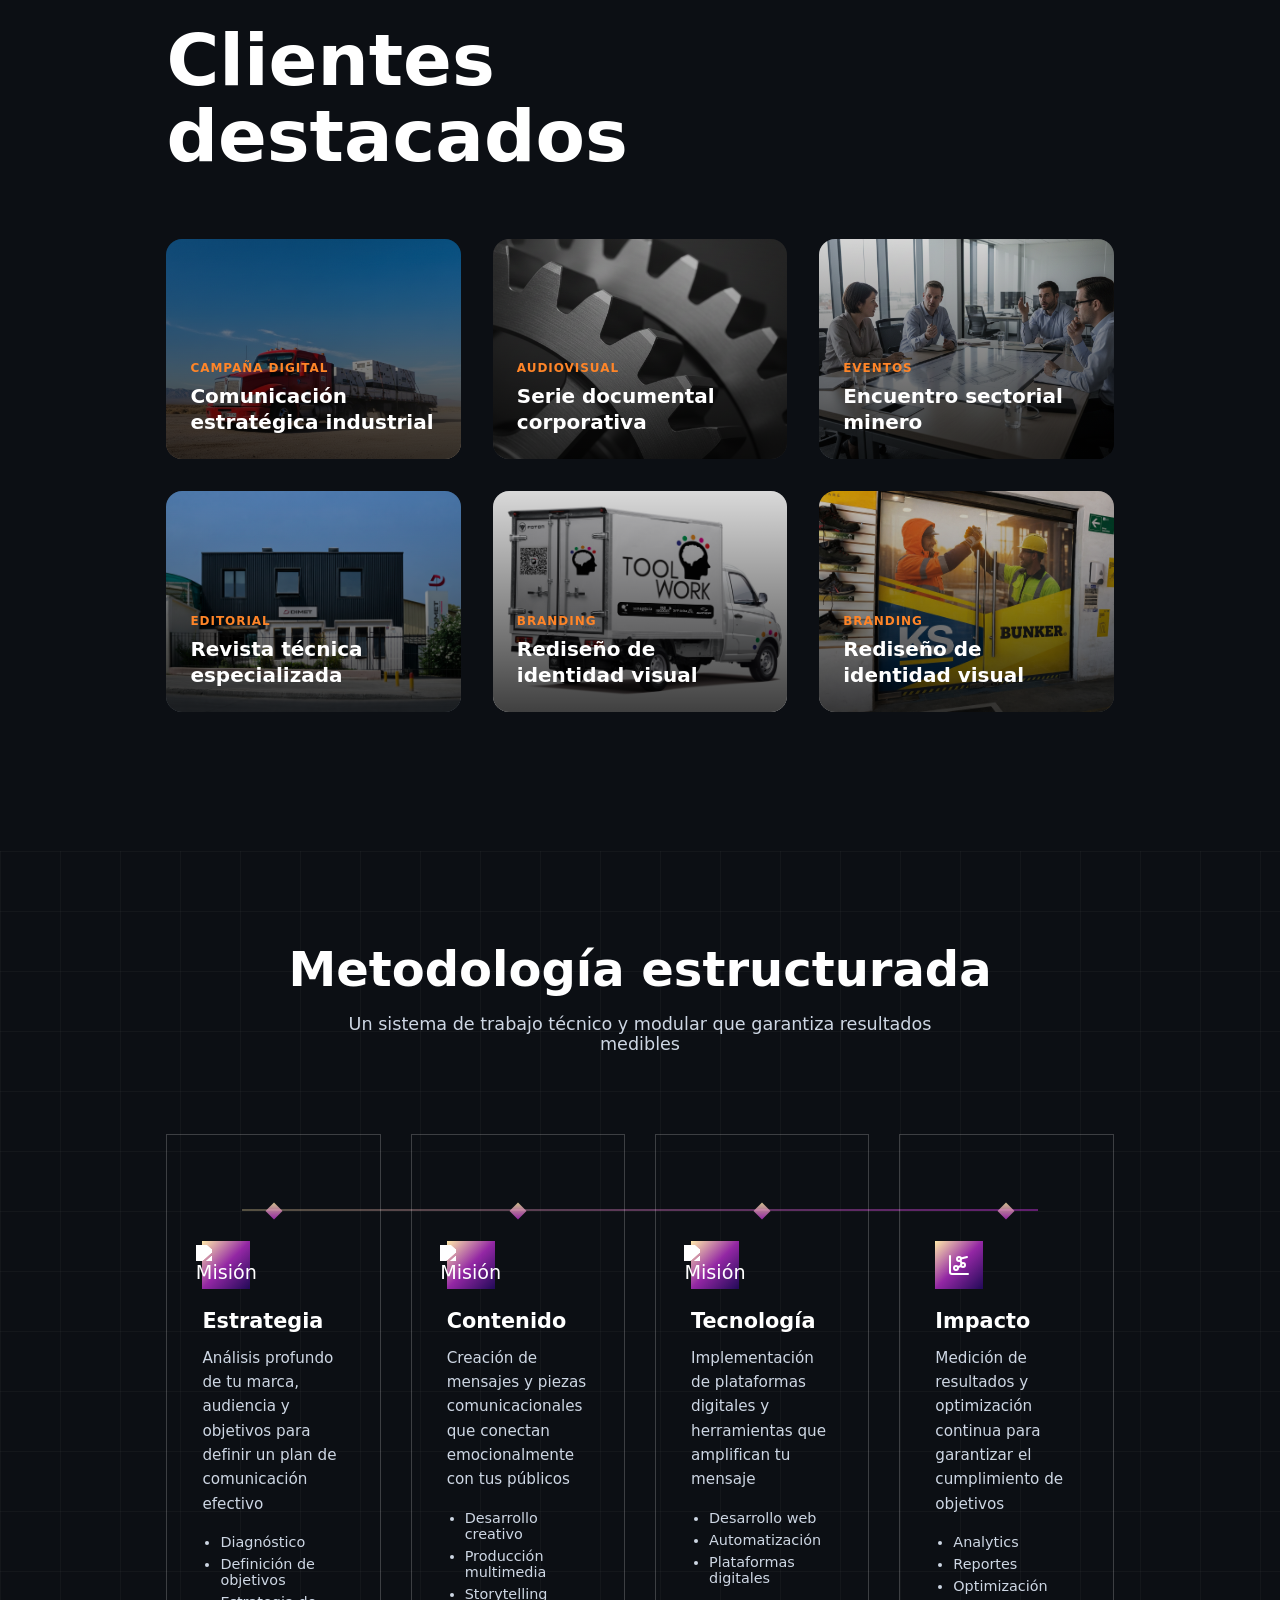
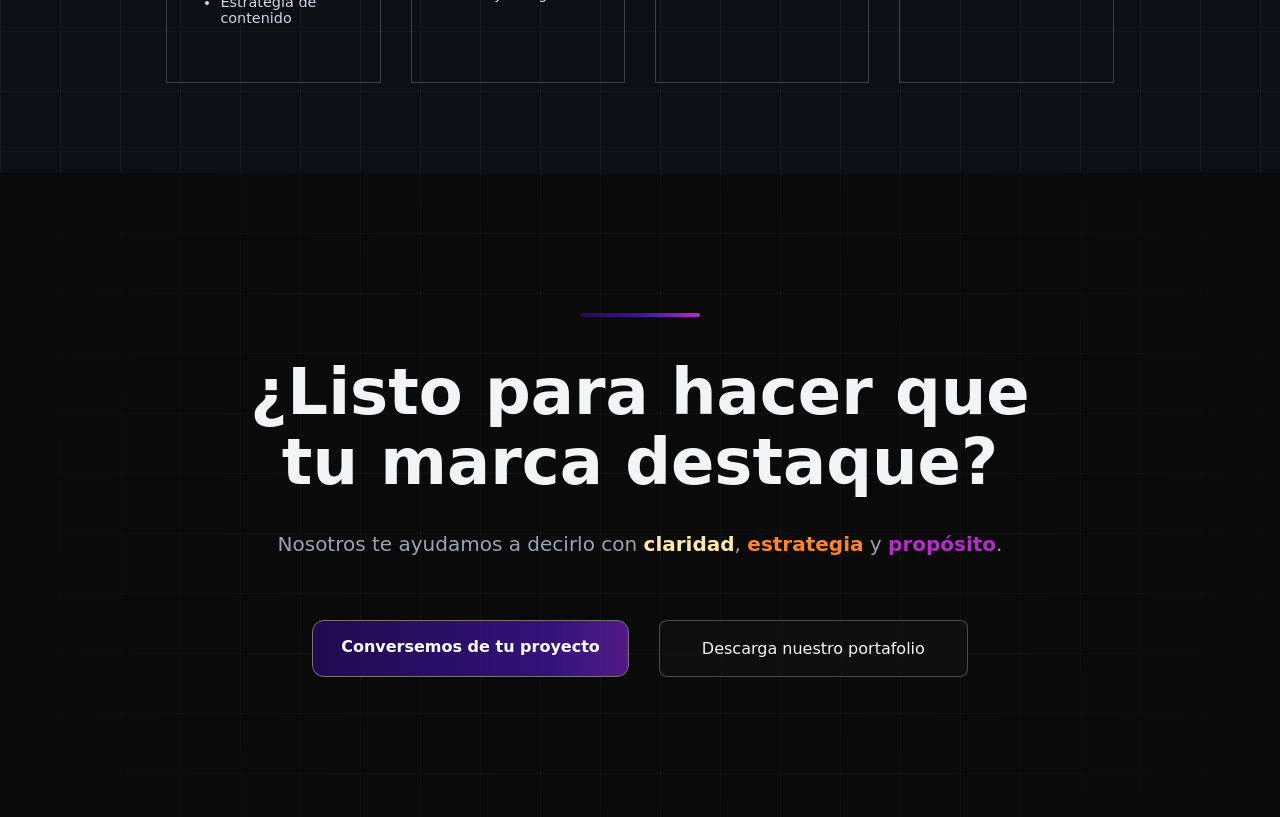
==== commit 59b5654c: "Update index.html" ====
--- a/index.html
+++ b/index.html
@@ -60,6 +60,7 @@
                         <a href="#servicios">Servicios</a>
                         <a href="#clientes">Clientes</a>
                         <a href="#metodo">Metodología</a>
+                         <a href="#productos">Productos</a>
                     </div>
 
                     <a class="btn btn-destac2" href="#contacto">Conversemos</a>
@@ -280,7 +281,7 @@
 
                     <!-- ICONO -->
                     <div class="service-icon">
-                        <img src="icons/1.svg" alt="" />
+                        <img src="icons/5.svg" alt="" />
                     </div>
 
                     <h3>Medios de comunicación</h3>
@@ -299,7 +300,7 @@
                     </div>
 
                     <div class="service-icon">
-                        <img src="icons/2.svg" alt="Producción audiovisual" />
+                        <img src="icons/3.svg" alt="Producción audiovisual" />
                     </div>
                     <h3>Boutique creativa</h3>
                     <span>+ EXPERIENCIA </span>
@@ -421,7 +422,7 @@
   <div class="step">
     <span class="number">01</span>
     <div class="diamond"></div>
-    <div class="icon-box"><img src="icons/10.svg" alt="Misión"></div>
+    <div class="icon-box"><img src="icons/11.svg" alt="Misión"></div>
     <h3>Estrategia</h3>
     <p>
       Análisis profundo de tu marca, audiencia y objetivos para definir un plan de comunicación efectivo
@@ -436,7 +437,7 @@
   <div class="step">
     <span class="number">02</span>
     <div class="diamond"></div>
-    <div class="icon-box"><img src="icons/10.svg" alt="Misión"></div>
+    <div class="icon-box"><img src="icons/12.svg" alt="Misión"></div>
     <h3>Contenido</h3>
     <p>
       Creación de mensajes y piezas comunicacionales que conectan emocionalmente con tus públicos
@@ -451,7 +452,7 @@
   <div class="step">
     <span class="number">03</span>
     <div class="diamond"></div>
-    <div class="icon-box"><img src="icons/10.svg" alt="Misión"></div>
+    <div class="icon-box"><img src="icons/13.svg" alt="Misión"></div>
     <h3>Tecnología</h3>
     <p>
       Implementación de plataformas digitales y herramientas que amplifican tu mensaje
@@ -466,7 +467,7 @@
   <div class="step">
     <span class="number">04</span>
     <div class="diamond"></div>
-    <div class="icon-box"><img src="icons/10.svg" alt="Misión"></div>
+    <div class="icon-box"><img src="icons/1.svg" alt="Misión"></div>
     <h3>Impacto</h3>
     <p>
       Medición de resultados y optimización continua para garantizar el cumplimiento de objetivos
--- a/style.css
+++ b/style.css
@@ -95,7 +95,7 @@
     top: 0;
     width: 100%;
     z-index: 1000;
-    background: rgba(10, 30, 80, 0.6);
+    background: rgba(20, 40, 100, 0.5);
     backdrop-filter: blur(14px);
     border-bottom: 1px solid rgba(255, 255, 255, 0.15);
 }
@@ -188,7 +188,10 @@
 .hero-overlay {
     position: absolute;
     inset: 0;
-    background: linear-gradient(rgba(10, 40, 120, 0.82), rgba(5, 20, 60, 0.92));
+     background: linear-gradient(
+        rgba(60, 21, 149, 0.82),
+        rgba(33, 10, 87, 0.92)
+    );
     z-index: 1;
 }
 
@@ -211,9 +214,6 @@
     width: 100%;
 }
 
-.hero h1 span {
-    color: #ffe9aa;
-}
 
 .hero p {
     font-size: clamp(16px, 2vw, 20px);
@@ -256,13 +256,50 @@
 
 /* BOTÓN PRINCIPAL */
 .btn-primary {
-    background: #ff8528;
     color: white;
 }
 
+.btn-destac {
+    background: linear-gradient(
+        270deg,
+        rgba(255, 233, 170, 0.8),
+        rgba(255, 197, 24, 0.6),
+        rgba(181, 45, 200, 0.8),
+        rgba(60, 21, 149, 0.8),
+        rgba(33, 10, 87, 0.9)
+    );
+    border: 1px solid #747474ff;
+    color: white;
+    background-size: 300% 300%;
+    animation: gradientShift 6s ease infinite;
+}
+
+.btn-destac:hover {
+    transform: translateY(-3px);
+    box-shadow: 0 12px 30px #00000040;
+}
+
+.btn-destac2 {
+    background: linear-gradient(
+        90deg, 
+        rgba(181, 45, 200, 0.8),
+        rgba(60, 21, 149, 0.8),
+        rgba(33, 10, 87, 0.9)
+    );
+    border: 1px solid #747474ff;
+    color: white;
+    background-size: 300% 300%;
+    animation: gradientShift 7s ease infinite;
+    padding: 9px 15px;
+}
+
+.btn-destac2:hover {
+    transform: translateY(-3px);
+    box-shadow: 0 12px 30px #00000040;
+}
 
 .btn-primary:hover {
-    background: #210a57; 
+    background: #210a57;
     color: white;
     transform: translateY(-3px);
     box-shadow: 0 12px 30px rgba(0, 0, 0, 0.35);
@@ -276,7 +313,7 @@
 }
 
 .btn-secondary:hover {
-    background: #210a57; 
+    background: #210a57;
     color: white; /* texto blanco */
     transform: translateY(-3px);
     box-shadow: 0 12px 30px rgba(0, 0, 0, 0.25);
@@ -334,181 +371,179 @@
 /* ========================= */
 
 .impact-section {
-  padding: 10px 6%;
-  background: #ffffff;
+    padding: 10px 13%;
+    background: #ffffff;
 }
 
 .impact-header {
-  text-align: center;
-  margin-bottom: 70px;
+    text-align: center;
+    margin-bottom: 70px;
 }
 
 .impact-tag {
-  display: inline-block;
-  background: #6817c5;
-  color: white;
-  font-size: 0.75rem;
-  padding: 8px 16px;
-  font-weight: 600;
-  letter-spacing: 1px;
-  margin-bottom: 25px;
+    display: inline-block;
+    background: #6817c5;
+    color: white;
+    font-size: 0.75rem;
+    padding: 8px 16px;
+    font-weight: 600;
+    letter-spacing: 1px;
+    margin-bottom: 25px;
 }
 
 .impact-header h2 {
-  font-size: 4rem;
-  font-weight: 800;
-  margin-bottom: 15px;
+    font-size: 4rem;
+    font-weight: 900;
+    margin-bottom: 15px;
 }
 
 .impact-header p {
-  font-size: 1.2rem;
-  color: #444;
+    font-size: 1.2rem;
+    color: #444;
 }
 
 /* GRID */
 
 .impact-grid {
-  display: grid;
-  grid-template-columns: repeat(4, 1fr);
-  gap: 30px;
+    display: grid;
+    grid-template-columns: repeat(4, 1fr);
+    gap: 30px;
 }
 
 /* CARDS */
 
 .impact-card {
-  border: 1px solid #eee;
-  padding: 50px 35px;
-  background: white;
-  transition: all 0.3s ease;
-  position: relative;
+    border: 1px solid #eee;
+    padding: 50px 35px;
+    background: white;
+    transition: all 0.3s ease;
+    position: relative;
     border-radius: 0 0 18px 18px;
 }
 
 .impact-card:hover {
-  transform: translateY(-8px);
-  box-shadow: 0 20px 40px rgba(0,0,0,0.08);
+    transform: translateY(-8px);
+    box-shadow: 0 20px 40px rgba(0, 0, 0, 0.08);
 }
 
 /* Color bar */
 
 .impact-card::before {
-  content: "";
-  height: 5px;
-  width: 100%;
-  position: absolute;
-  top: 0;
-  left: 0;
+    content: "";
+    height: 5px;
+    width: 100%;
+    position: absolute;
+    top: 0;
+    left: 0;
 }
 
 .impact-card.blue::before {
-  background: #6817c5;
+    background: #6817c5;
 }
 
 .impact-card.pink::before {
-  background: #b52dc8;
+    background: #b52dc8;
 }
 
 .impact-card.orange::before {
-  background: #ff8528;
+    background: #ff8528;
 }
 
 /* Numbers */
 
 .impact-card h3 {
-  font-size: 4rem;
-  font-weight: 800;
-  margin-bottom: 15px;
+    font-size: 4rem;
+    font-weight: 800;
+    margin-bottom: 15px;
 }
 
 .impact-card.blue h3 {
-  color: #6817c5;
+    color: #6817c5;
 }
 
 .impact-card.pink h3 {
-  color: #b52dc8;
+    color: #b52dc8;
 }
 
 .impact-card.orange h3 {
-  color: #ff8528;
+    color: #ff8528;
 }
 
 .impact-card h4 {
-  font-size: 1.4rem;
-  font-weight: 700;
-  margin-bottom: 10px;
+    font-size: 1.4rem;
+    font-weight: 700;
+    margin-bottom: 10px;
 }
 
 .impact-card p {
-  font-size: 1rem;
-  color: #555;
+    font-size: 1rem;
+    color: #555;
 }
 
 /* MISIÓN VISIÓN */
 
 .mv-grid {
-  display: grid;
-  grid-template-columns: 1fr 1fr;
-  gap: 60px;
-  margin-top: 50px;
-align-items: stretch;
-  flex-grow: 1;
+    display: grid;
+    grid-template-columns: 1fr 1fr;
+    gap: 60px;
+    margin-top: 50px;
+    align-items: stretch;
+    flex-grow: 1;
 }
 
 .mv-block h3 {
-  font-size: 2rem;
-  font-weight: 800;
-  margin-bottom: 15px;
+    font-size: 2rem;
+    font-weight: 800;
+    margin-bottom: 15px;
 }
 
 .mv-block p {
-  font-size: 1.05rem;
-  color: #444;
-  line-height: 1.7;
-}
-
-
+    font-size: 1.05rem;
+    color: #444;
+    line-height: 1.7;
+}
 
 /* RESPONSIVE */
 
 @media (max-width: 1100px) {
-  .impact-grid {
-    grid-template-columns: repeat(2, 1fr);
-  }
-
-  .impact-header h2 {
-    font-size: 3rem;
-  }
+    .impact-grid {
+        grid-template-columns: repeat(2, 1fr);
+    }
+
+    .impact-header h2 {
+        font-size: 3rem;
+    }
 }
 
 @media (max-width: 700px) {
-  .impact-grid {
-    grid-template-columns: 1fr;
-  }
-
-  .mv-grid {
-    grid-template-columns: 1fr;
-  }
+    .impact-grid {
+        grid-template-columns: 1fr;
+    }
+
+    .mv-grid {
+        grid-template-columns: 1fr;
+    }
 }
 
 /* DIFERENCIAL SECTION */
 
 .mv-diff {
-  margin-top: 60px;
-  text-align: center;
+    margin-top: 60px;
+    text-align: center;
 }
 
 .mv-diff h3 {
-  font-size: 1.9rem;
-  font-weight: 800;
-  margin-bottom: 10px;
+    font-size: 1.9rem;
+    font-weight: 800;
+    margin-bottom: 10px;
 }
 
 .mv-sub {
-  font-size: 1rem;
-  color: #444;
-  max-width: 650px;
-  margin: 0 auto 35px;
-  line-height: 1.6;
+    font-size: 1rem;
+    color: #444;
+    max-width: 650px;
+    margin: 0 auto 35px;
+    line-height: 1.6;
 }
 
 /* ITEM */
@@ -519,17 +554,17 @@
     padding: 22px;
     border-radius: 18px;
     text-align: left;
-     align-content: center;
+    align-content: center;
     /* FLEXBOX: Esto alinea el ícono y el texto */
     display: flex;
-    gap: 18px;           /* Espacio entre el cuadro del ícono y el texto */
+    gap: 18px; /* Espacio entre el cuadro del ícono y el texto */
     transition: 0.3s ease;
-    min-height: 90px;    /* Asegura que todas tengan un tamaño similar */
+    min-height: 90px; /* Asegura que todas tengan un tamaño similar */
 }
 
 /* CONTENEDOR DEL ICONO (El cuadro redondeado) */
 .diff-item .service-icon {
-    flex-shrink: 0;      /* Evita que el cuadro se deforme si el texto es largo */
+    flex-shrink: 0; /* Evita que el cuadro se deforme si el texto es largo */
     width: 55px;
     height: 55px;
 }
@@ -542,11 +577,11 @@
 
 /* TEXTO */
 .diff-item span {
-     align-content: center;
+    align-content: center;
     font-weight: 600;
     font-size: 1rem;
-    line-height: 1.3;    /* Reduce un poco el interlineado para que el bloque de texto se vea centrado */
-    margin: 0;           /* Elimina márgenes extra que puedan mover el texto */
+    line-height: 1.3; /* Reduce un poco el interlineado para que el bloque de texto se vea centrado */
+    margin: 0; /* Elimina márgenes extra que puedan mover el texto */
 }
 
 /* AJUSTE PARA EL GRID (Opcional) */
@@ -559,71 +594,69 @@
 /* Hover */
 
 .diff-item:hover {
-  transform: translateY(-6px);
-  box-shadow: 0 12px 30px rgba(0,0,0,0.08);
+    transform: translateY(-6px);
+    box-shadow: 0 12px 30px rgba(0, 0, 0, 0.08);
 }
 
 /* Colores */
 
 .diff-item.blue {
-  color: #6817c5;
+    color: #6817c5;
 }
 
 .diff-item.blue span {
-  color: black;
+    color: black;
 }
 
 .diff-item.orange {
-  color: #ff8528;
+    color: #ff8528;
 }
 
 .diff-item.orange span {
-  color: black;
+    color: black;
 }
 
 .diff-item.pink {
-  color: #b52dc8;
+    color: #b52dc8;
 }
 
 .diff-item.pink span {
-  color: black;
+    color: black;
 }
 
 /* Hover icon igual que servicios */
 
 .diff-item:hover .service-icon-diff {
-  background: currentColor;
-  border-color: transparent;
+    background: currentColor;
+    border-color: transparent;
 }
 
 .diff-item:hover .service-icon-diff img {
-  filter: brightness(0) invert(1);
+    filter: brightness(0) invert(1);
 }
 
 .diff-item:hover .service-icon {
-  background: currentColor;
-  border-color: transparent;
+    background: currentColor;
+    border-color: transparent;
 }
 
 .diff-item:hover .service-icon img {
-  filter: brightness(0) invert(1);
+    filter: brightness(0) invert(1);
 }
 
 /* Texto */
 
 .diff-item span {
-  font-weight: 600;
-  font-size: 1rem;
-  line-height: 1.4;
-}
-
+    font-weight: 600;
+    font-size: 1rem;
+    line-height: 1.4;
+}
 
 /* -------------------------
        SERVICES SECTION
 ------------------------- */
 .services {
-    padding: 120px 8%;
-    background: #f8f9fc;
+    padding: 75px 13%;
     text-align: center;
 }
 
@@ -636,11 +669,11 @@
     display: inline-block;
     background: #6817c5;
     color: white;
-    font-size: 13px;
+    font-size: 0.75rem;
     font-weight: 600;
     letter-spacing: 1px;
     text-transform: uppercase;
-    padding: 12px 22px;
+   padding: 8px 16px;
     margin-bottom: 28px;
 }
 
@@ -672,7 +705,7 @@
 
 .services-grid {
     display: grid;
-    grid-template-columns: repeat(6, 1fr);
+    grid-template-columns: repeat(12, 1fr);
     gap: 32px;
 }
 
@@ -682,7 +715,7 @@
 
 .service-card {
     position: relative;
-    grid-column: span 2;
+    grid-column: span 6;
     background: white;
     padding: 35px;
     border: 1px solid rgba(0, 0, 0, 0.08);
@@ -807,16 +840,6 @@
     color: #ff8528;
 }
 
-/* Cards grandes */
-.service-card:nth-child(4),
-.service-card:nth-child(5) {
-    grid-column: span 3;
-}
-
-.service-card:nth-child(6) {
-    grid-column: span 6;
-}
-
 /* Responsive */
 @media (max-width: 992px) {
     .services-grid {
@@ -842,7 +865,7 @@
 }
 
 .about {
-    padding: 100px 10%;
+    padding: 100px 8.5%;
     display: flex;
     justify-content: center;
     align-items: stretch;
@@ -1095,8 +1118,8 @@
 ================================ */
 
 .projects {
-    padding: 120px 8%;
-    background-color: #ffffff;
+    padding: 75px 13%;
+   background: #0c0f14;
 }
 
 .projects-header {
@@ -1108,7 +1131,7 @@
     font-size: 72px;
     font-weight: 900;
     margin-bottom: 25px;
-    color: black;
+    color: white;
     line-height: 1.05;
 }
 
@@ -1171,75 +1194,74 @@
 /* Pillars */
 
 .pillars-section {
-  margin-top: 90px;
-  text-align: center;
+    margin-top: 90px;
+    text-align: center;
 }
 
 .pillars-title {
-  font-size: 2.4rem;
-  font-weight: 800;
-  margin-bottom: 50px;
+    font-size: 2.4rem;
+    font-weight: 800;
+    margin-bottom: 50px;
 }
 
 .pillars-grid {
-  display: grid;
-  grid-template-columns: repeat(3, 1fr);
-  gap: 35px;
+    display: grid;
+    grid-template-columns: repeat(3, 1fr);
+    gap: 35px;
 }
 
 .pillar {
-  border: 1px solid #eee;
-  padding: 35px;
-  background: white;
-  transition: 0.3s ease;
+    border: 1px solid #eee;
+    padding: 35px;
+    background: white;
+    transition: 0.3s ease;
     border-radius: 18px;
 }
 
 .pillar:hover {
-  transform: translateY(-6px);
-  box-shadow: 0 15px 30px rgba(0,0,0,0.08);
+    transform: translateY(-6px);
+    box-shadow: 0 15px 30px rgba(0, 0, 0, 0.08);
 }
 
 .pillar h4 {
-  font-size: 1.3rem;
-  font-weight: 800;
-  margin-bottom: 10px;
+    font-size: 1.3rem;
+    font-weight: 800;
+    margin-bottom: 10px;
 }
 
 .pillar p {
-  color: #555;
-  line-height: 1.6;
+    color: #555;
+    line-height: 1.6;
 }
 
 /* Mission Vision Icons */
 
 .mv-icon img {
-  width: 45px;
-  margin-bottom: 15px;
-  opacity: 0.85;
+    width: 45px;
+    margin-bottom: 15px;
+    opacity: 0.85;
 }
 
 /* Responsive pillars */
 
 @media (max-width: 900px) {
-  .pillars-grid {
-    grid-template-columns: 1fr;
-  }
+    .pillars-grid {
+        grid-template-columns: 1fr;
+    }
 }
 
 /* Fade in animation */
 
 .fade-up {
-  opacity: 0;
-  transform: translateY(40px);
-  transition: all 0.8s ease;
+    opacity: 0;
+    transform: translateY(40px);
+    transition: all 0.8s ease;
 }
 
 .fade-up.show {
-  opacity: 1;
-  transform: translateY(0);
-}
-
+    opacity: 1;
+    transform: translateY(0);
+}
 
 /* HOVER */
 .project-card:hover img {
@@ -1253,6 +1275,383 @@
 
 .projects-cta .btn {
     padding: 14px 28px;
+}
+
+.logo:hover {
+    filter: drop-shadow(0 0 10px #548cda); /* Crea un aura de color */
+    transform: scale(1.03); /* Crece un 3% */
+}
+
+.logo {
+    transition: transform 0.5s ease; /* Hace que el movimiento sea suave */
+}
+
+/* =======================
+   METODOLOGÍA
+======================= */
+
+.methodology {
+    background: #0c0f14;
+    color: #fff;
+    padding: 90px 13%;
+    position: relative;
+    overflow: hidden;
+}
+
+/* grid sutil de fondo */
+
+.methodology::before {
+    content: "";
+    position: absolute;
+    inset: 0;
+    background-image: linear-gradient(rgba(255, 255, 255, 0.03) 1px, transparent 1px),
+        linear-gradient(90deg, rgba(255, 255, 255, 0.03) 1px, transparent 1px);
+    background-size: 60px 60px;
+    pointer-events: none;
+}
+
+.methodology .container {
+    max-width: 1300px;
+    margin: auto;
+    text-align: center;
+    position: relative;
+    z-index: 2;
+}
+
+.methodology h2 {
+    font-size: 3rem;
+    font-weight: 900;
+    margin-bottom: 15px;
+}
+
+.methodology .subtitle {
+    color: #ced7e4;
+    max-width: 600px;
+    margin: 0 auto 80px;
+    font-size: 1.1rem;
+    font-weight: 400;
+}
+
+/* Steps */
+
+.steps {
+    display: grid;
+    grid-template-columns: repeat(4, 1fr);
+    gap: 30px;
+    position: relative;
+}
+
+/* Línea conectora */
+.steps::before {
+    content: "";
+    position: absolute;
+    top: 75px;
+    left: 8%;
+    right: 8%;
+    height: 2px;
+     background: linear-gradient(135deg, 
+        rgba(255, 233, 170, 0.3),
+        rgba(181, 45, 200, 0.5));
+}
+
+/* STEP */
+
+.step {
+    background: rgba(255, 255, 255, 0);
+    padding: 50px 35px;
+    border: 1px solid rgba(255, 255, 255, 0.2);
+    position: relative;
+    text-align: left;
+    transition: all 0.5s ease;
+    opacity: 0;
+    transform: translateY(40px);
+    z-index: 2; /* esto es importante */
+}
+
+/* ACTIVADO */
+.step.active {
+    opacity: 1;
+    transform: translateY(0);
+}
+
+.steps::before {
+    z-index: 1;
+}
+
+/* Hover con degradado */
+.step:hover {
+    background:
+        linear-gradient(#0c0f14, #0c0f14) padding-box,
+     linear-gradient(
+        90deg, 
+        rgba(255, 233, 170, 0.8),
+        rgba(255, 197, 24, 0.6),
+        rgba(181, 45, 200, 0.8),
+        rgba(60, 21, 149, 0.8),
+        rgba(33, 10, 87, 0.9)) border-box;
+    background-size: 300% 300%;
+    border: 1px solid transparent;
+    animation: gradientShift 3s ease infinite;
+}
+
+/* Número */
+.step .number {
+    font-size: 3rem;
+    font-weight: 700;
+    margin-bottom: 20px;
+    color: #ffffff;
+    opacity: 0;
+    transition: 0.7s ease;
+}
+
+.step:hover .number {
+    color: #d7d7d7;
+    opacity: 0.9;
+    transition: 0.3s ease;
+}
+
+/* Icon */
+.icon-box {
+    width: 48px;
+    height: 48px; background: linear-gradient(135deg, 
+        rgba(255, 233, 170),
+        rgba(181, 45, 200, 0.8),
+        rgba(33, 10, 87));
+    display: flex;
+    align-items: center;
+    justify-content: center;
+    margin-bottom: 20px;
+    font-size: 1.2rem;
+}
+
+.icon-box img {
+  filter: brightness(0) invert(1);
+}
+
+/* Rombo */
+.diamond {
+    width: 12px;
+    height: 12px;
+    background: linear-gradient(135deg, 
+        rgba(255, 233, 170, 0.8),
+        rgba(181, 45, 200, 0.8));
+    position: absolute;
+    top: 70px;
+    left: 50%;
+    transform: translateX(-50%) rotate(45deg);
+    z-index: 2;
+}
+
+.step h3 {
+    font-size: 1.3rem;
+    margin-bottom: 12px;
+}
+
+.step p {
+     color: #ced7e4;
+    font-size: 0.95rem;
+    line-height: 1.6;
+    margin-bottom: 18px;
+}
+
+.step ul {
+    padding-left: 18px;
+}
+
+.step ul li {
+    margin-bottom: 6px;
+    font-size: 0.9rem; 
+    color: #ced7e4;
+}
+
+/* ===============================
+   BASE
+=================================*/
+
+.cta-section {
+    position: relative;
+    background: #0a0a0a;
+    padding: 140px 20px;
+    overflow: hidden;
+}
+
+/* GRID SUTIL PROFESIONAL */
+.cta-section::before {
+    content: "";
+    position: absolute;
+    inset: 0;
+    background-image: linear-gradient(rgba(255, 255, 255, 0.03) 1px, transparent 1px),
+        linear-gradient(90deg, rgba(255, 255, 255, 0.03) 1px, transparent 1px);
+    background-size: 60px 60px;
+    mask-image: radial-gradient(circle at center, black 40%, transparent 100%);
+    pointer-events: none;
+}
+
+/* ===============================
+   CONTENIDO
+=================================*/
+
+.cta-container {
+    position: relative;
+    max-width: 1100px;
+    margin: 0 auto;
+    text-align: center;
+    z-index: 2;
+}
+
+/* Línea superior con gradiente animado */
+.cta-accent-line {
+    width: 120px;
+    height: 4px;
+    margin: 0 auto 40px auto;
+    background: linear-gradient(270deg, #ffe9aa, #ffc518, #b52dc8, #3c1595, #210a57);
+    border-radius: 2px;
+    background-size: 200% 200%;
+    animation: gradientShift 6s ease infinite;
+}
+
+/* ===============================
+   TIPOGRAFÍA
+=================================*/
+
+.cta-title {
+    font-size: clamp(42px, 5vw, 72px);
+    font-weight: 800;
+    color: #f3f4f6;
+    line-height: 1.1;
+    margin-bottom: 30px;
+}
+
+.cta-subtitle {
+    font-size: 20px;
+    color: #9ca3af;
+    max-width: 800px;
+    margin: 0 auto 60px auto;
+    line-height: 1.6;
+}
+
+/* Gradient real en texto */
+.gradient-text {
+    font-weight: 600;
+    background-clip: text;
+    -webkit-background-clip: text;
+    color: transparent;
+}
+
+.gradient-blue {
+    color: #ffe9aa;
+}
+
+.gradient-pink {
+    color: #ff8528;
+}
+
+.gradient-orange {
+    color: #b52dc8;
+}
+
+/* ===============================
+   BOTONES
+=================================*/
+
+.cta-buttons {
+    display: flex;
+    justify-content: center;
+    gap: 30px;
+    flex-wrap: wrap;
+}
+
+/* PRIMARIO - corporativo serio */
+.btn-primary {
+    padding: 18px 42px;
+    color: #f3f4f6;
+    text-decoration: none;
+    font-weight: 500;
+    border-radius: 8px;
+    transition: all 0.35s ease;
+    background: #b52dc8;
+    backdrop-filter: blur(4px);
+}
+
+.btn-primary:hover {
+    background: rgba(181, 45, 200, 0.6);
+    transform: translateY(-3px);
+}
+
+/* SECUNDARIO premium minimal */
+.btn-secondary {
+    padding: 18px 42px;
+    border: 1px solid rgba(255, 255, 255, 0.25);
+    color: #f3f4f6;
+    text-decoration: none;
+    font-weight: 500;
+    border-radius: 8px;
+    transition: all 0.35s ease;
+    background: rgba(255, 255, 255, 0.02);
+    backdrop-filter: blur(4px);
+}
+
+.btn-secondary:hover {
+    background: rgba(255, 255, 255, 0.08);
+    border-color: rgba(255, 255, 255, 0.6);
+    transform: translateY(-3px);
+}
+
+/* ===============================
+   ANIMACIONES
+=================================*/
+
+@keyframes gradientShift {
+    0% {
+        background-position: 0% 50%;
+    }
+    50% {
+        background-position: 100% 50%;
+    }
+    100% {
+        background-position: 0% 50%;
+    }
+}
+
+/* ===============================
+   RESPONSIVE
+=================================*/
+
+@media (max-width: 768px) {
+    .cta-section {
+        padding: 100px 20px;
+    }
+
+    .cta-title {
+        font-size: 40px;
+    }
+
+    .cta-subtitle {
+        font-size: 18px;
+    }
+
+    .cta-buttons {
+        flex-direction: column;
+        gap: 20px;
+    }
+}
+
+/* Responsive */
+
+@media (max-width: 1100px) {
+    .steps {
+        grid-template-columns: repeat(2, 1fr);
+    }
+}
+
+@media (max-width: 700px) {
+    .steps {
+        grid-template-columns: 1fr;
+    }
+
+    .steps::before {
+        display: none;
+    }
 }
 
 /* RESPONSIVE */
@@ -1271,16 +1670,15 @@
         font-size: 32px;
     }
 
+    .methodology h2 {
+        font-size: 32px;
+    }
+
     .services-header h2 {
         font-size: 32px;
     }
-}
-
-.logo:hover {
-  filter: drop-shadow(0 0 10px #4568c7); /* Crea un aura de color */
-    transform: scale(1.1); /* Crece un 10% */
-}
-
-.logo {
-  transition: transform 0.3s ease; /* Hace que el movimiento sea suave */
-}
+    
+    .cta-title {
+        font-size: 32px;
+    }
+}
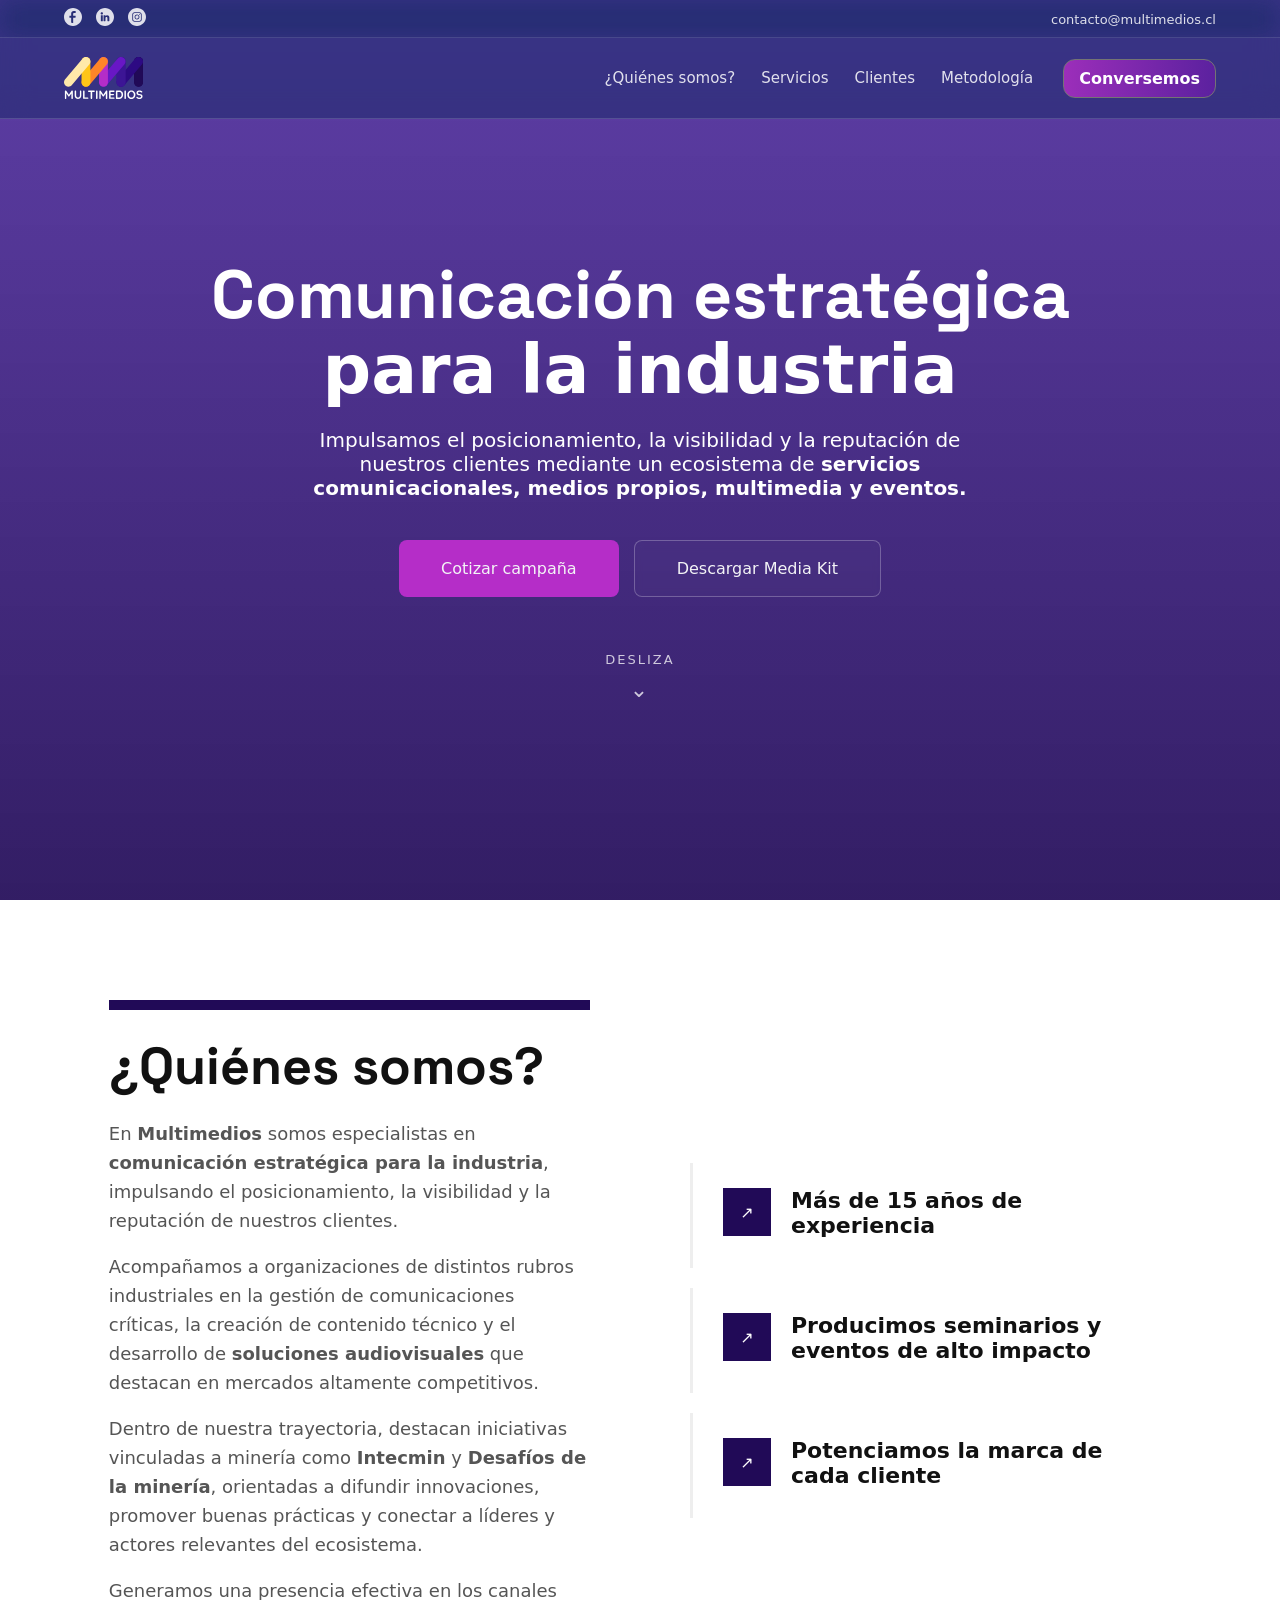
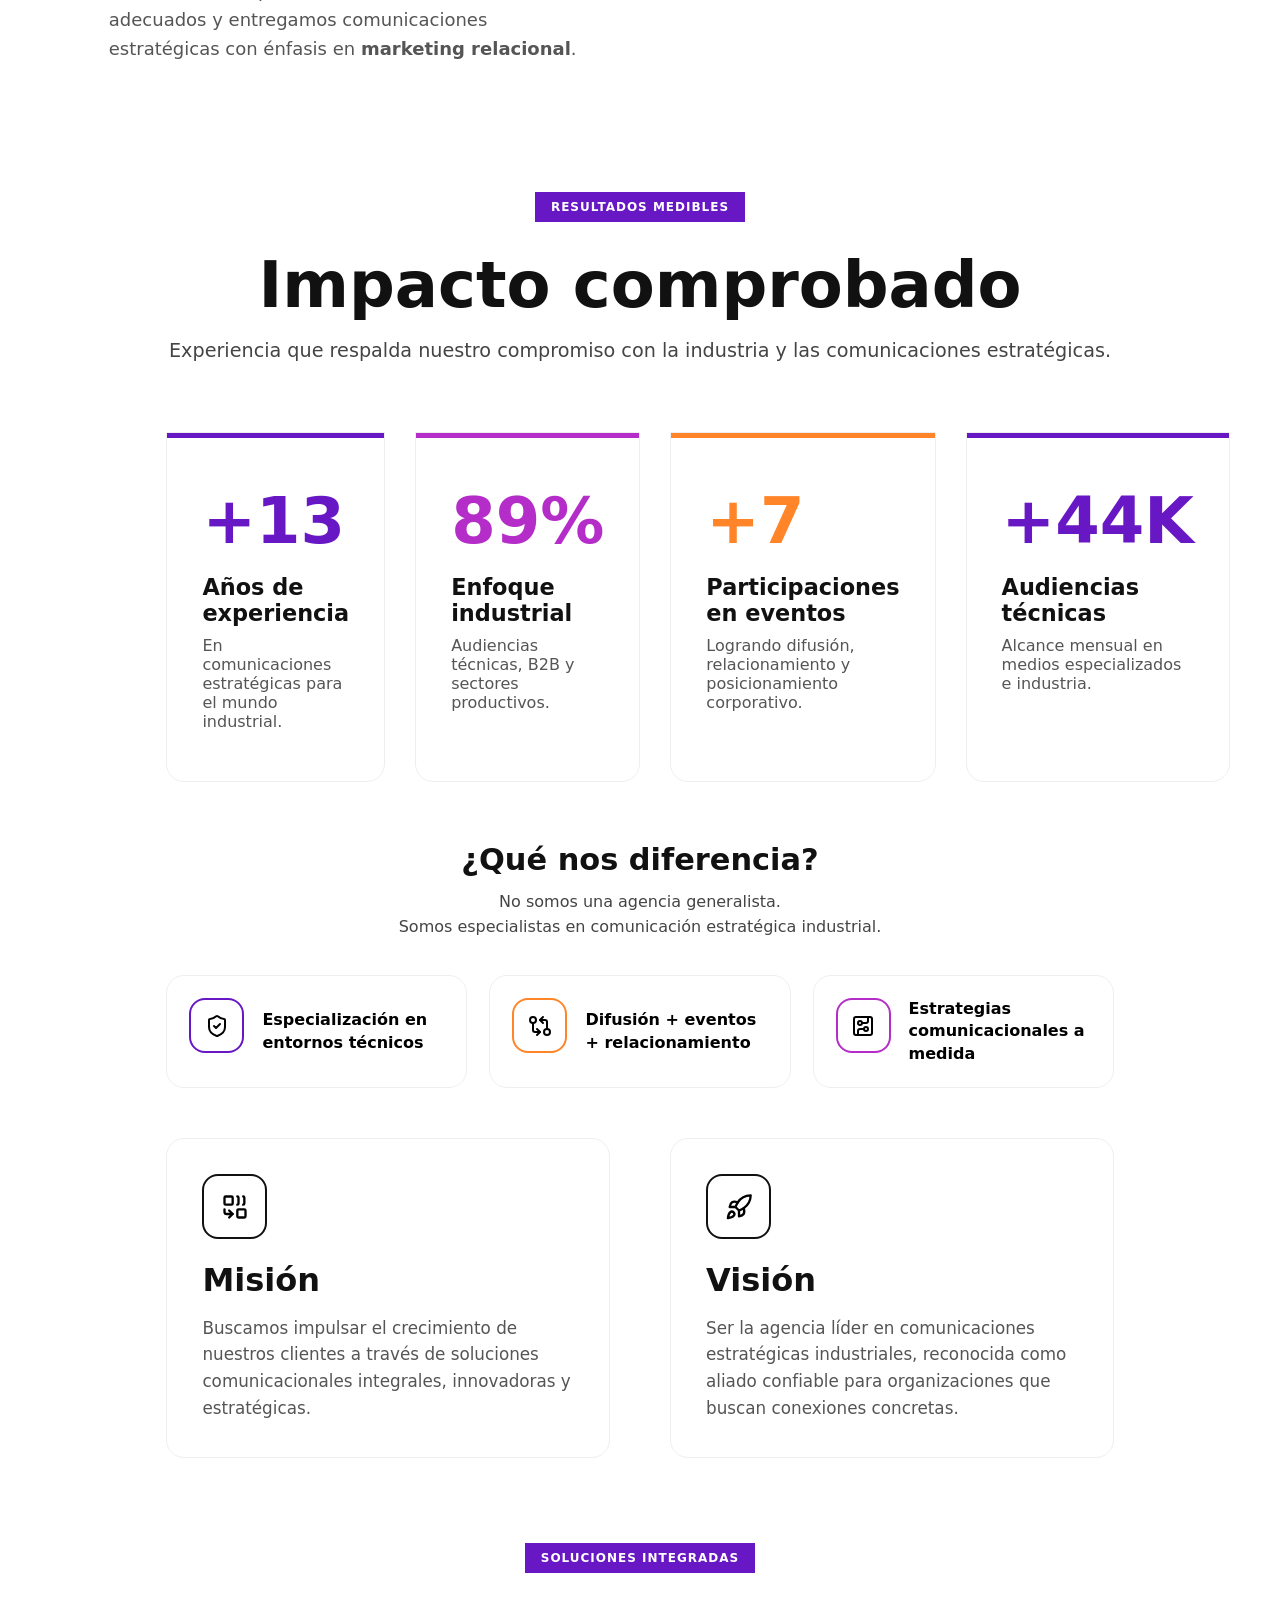
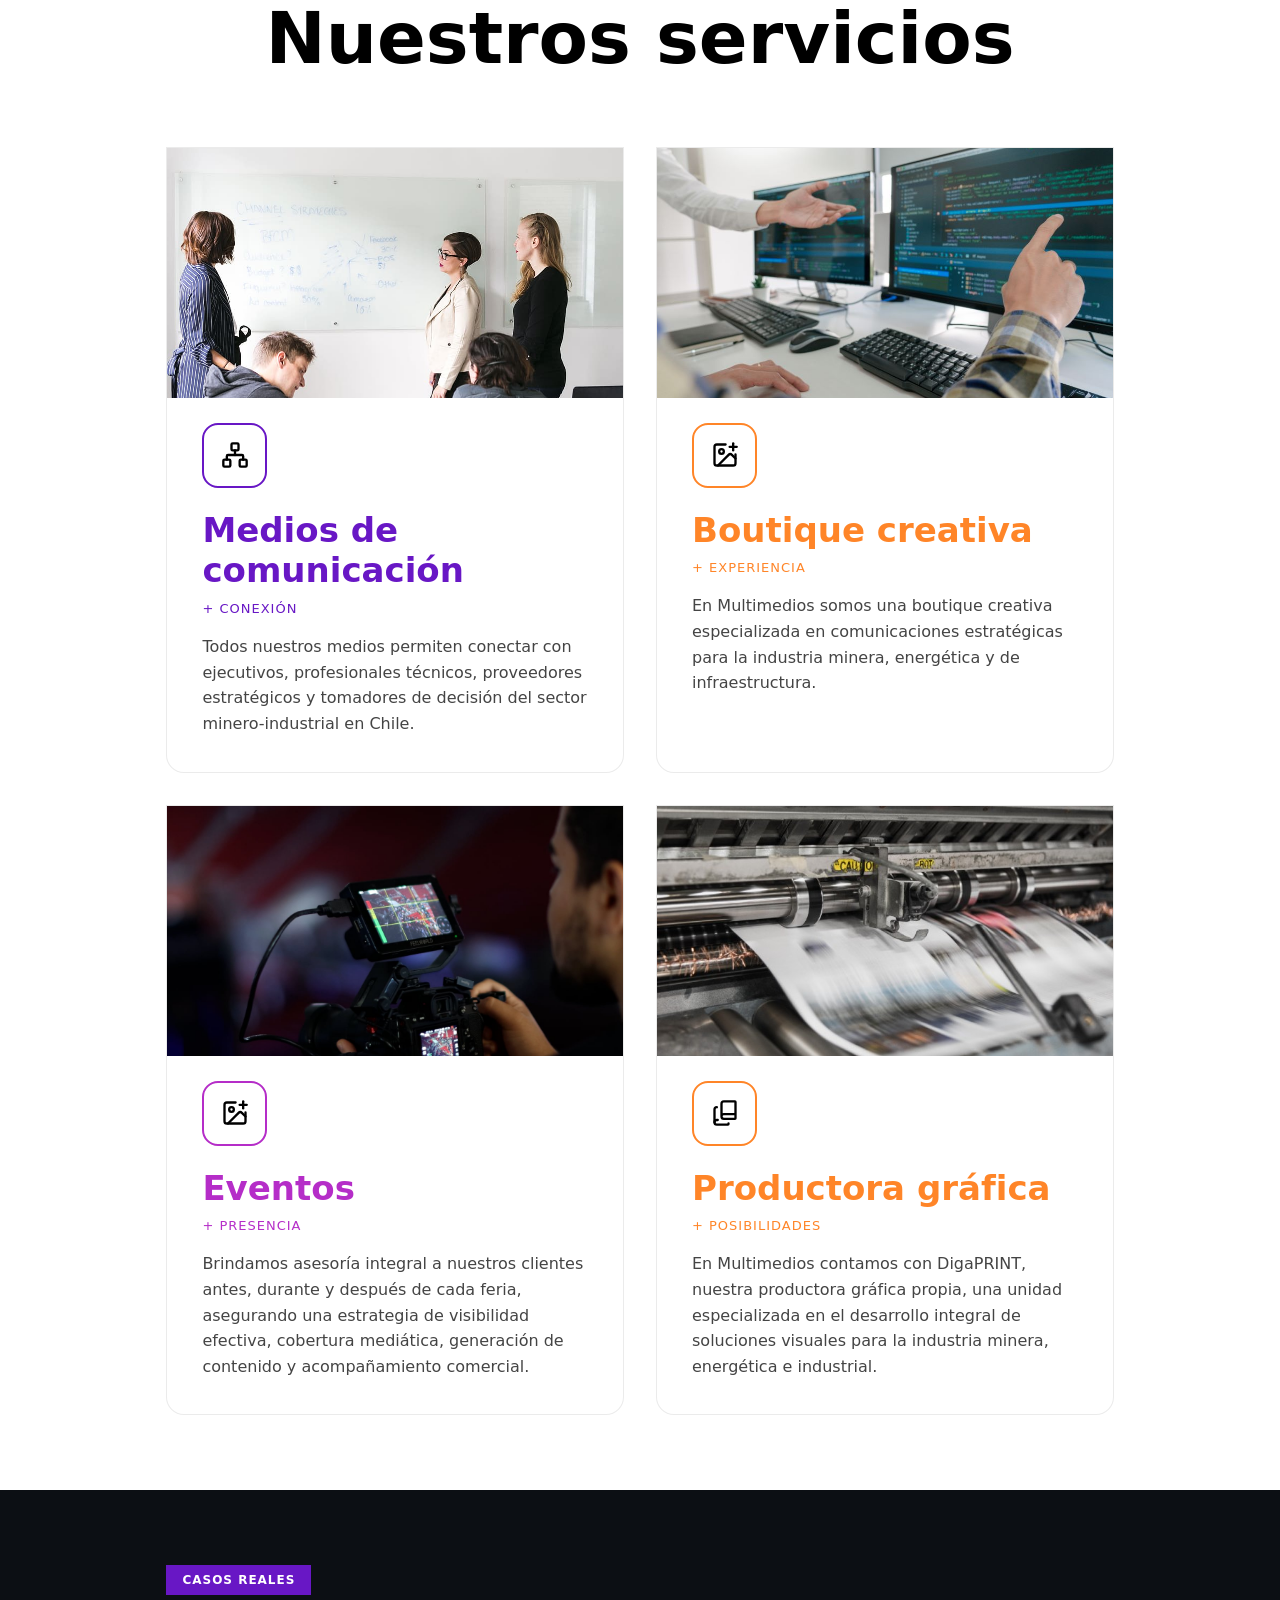
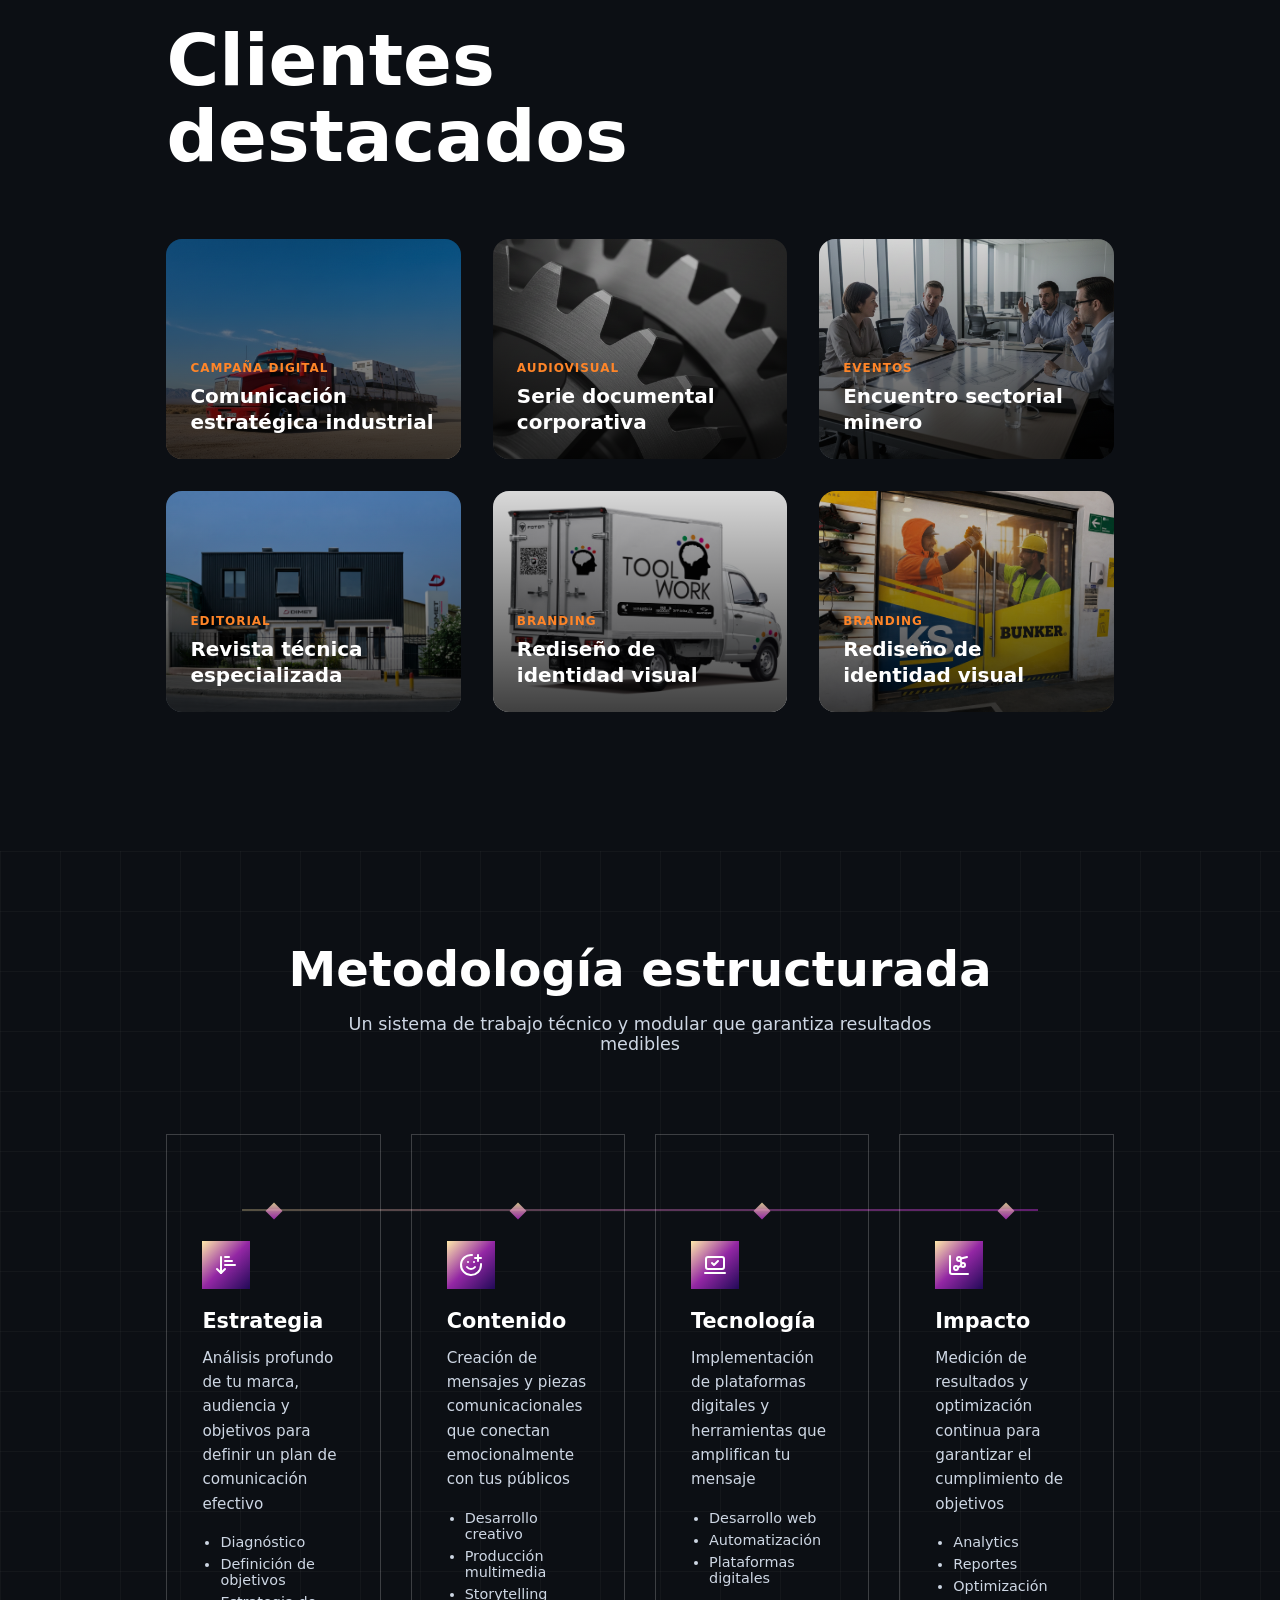
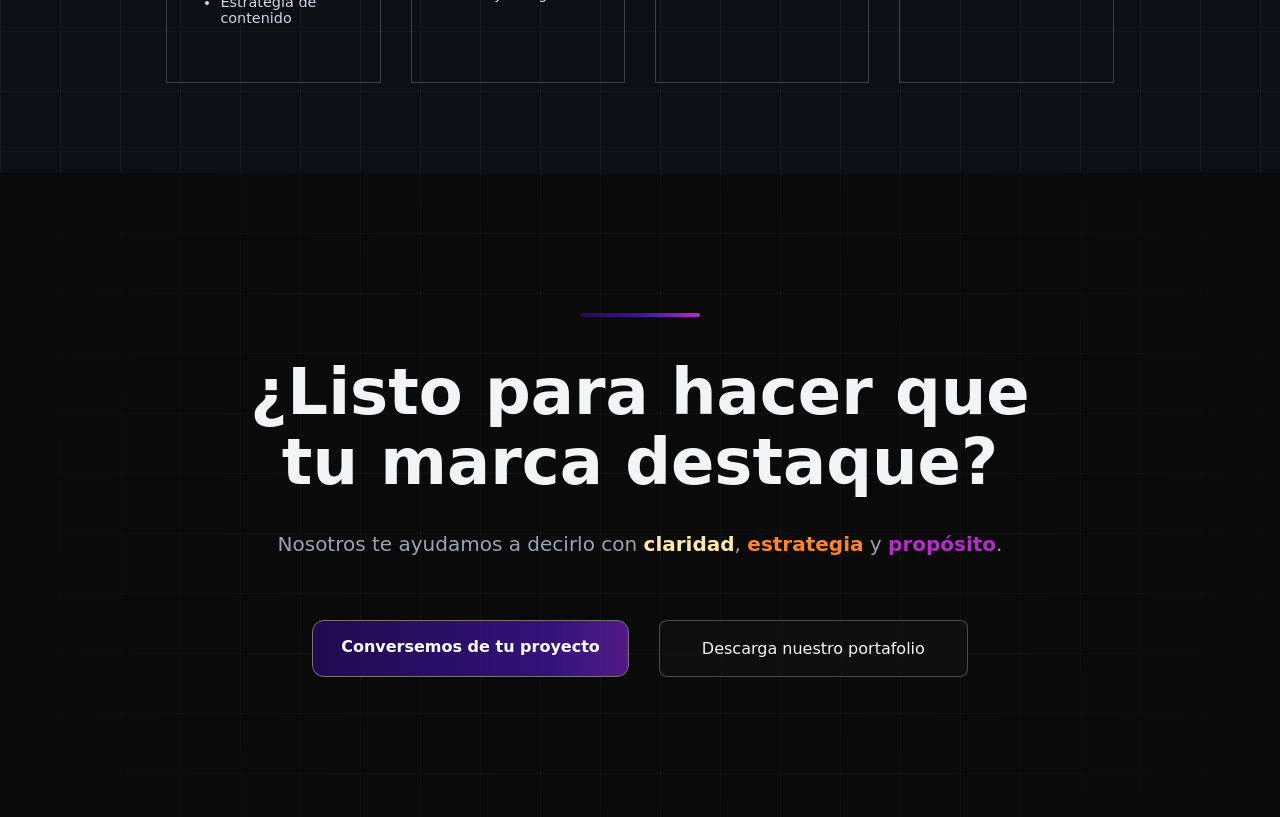
==== commit f889d7b6: "Update index.html" ====
--- a/index.html
+++ b/index.html
@@ -60,7 +60,6 @@
                         <a href="#servicios">Servicios</a>
                         <a href="#clientes">Clientes</a>
                         <a href="#metodo">Metodología</a>
-                         <a href="#productos">Productos</a>
                     </div>
 
                     <a class="btn btn-destac2" href="#contacto">Conversemos</a>
--- a/style.css
+++ b/style.css
@@ -1625,11 +1625,9 @@
     .cta-title {
         font-size: 40px;
     }
-
     .cta-subtitle {
         font-size: 18px;
     }
-
     .cta-buttons {
         flex-direction: column;
         gap: 20px;
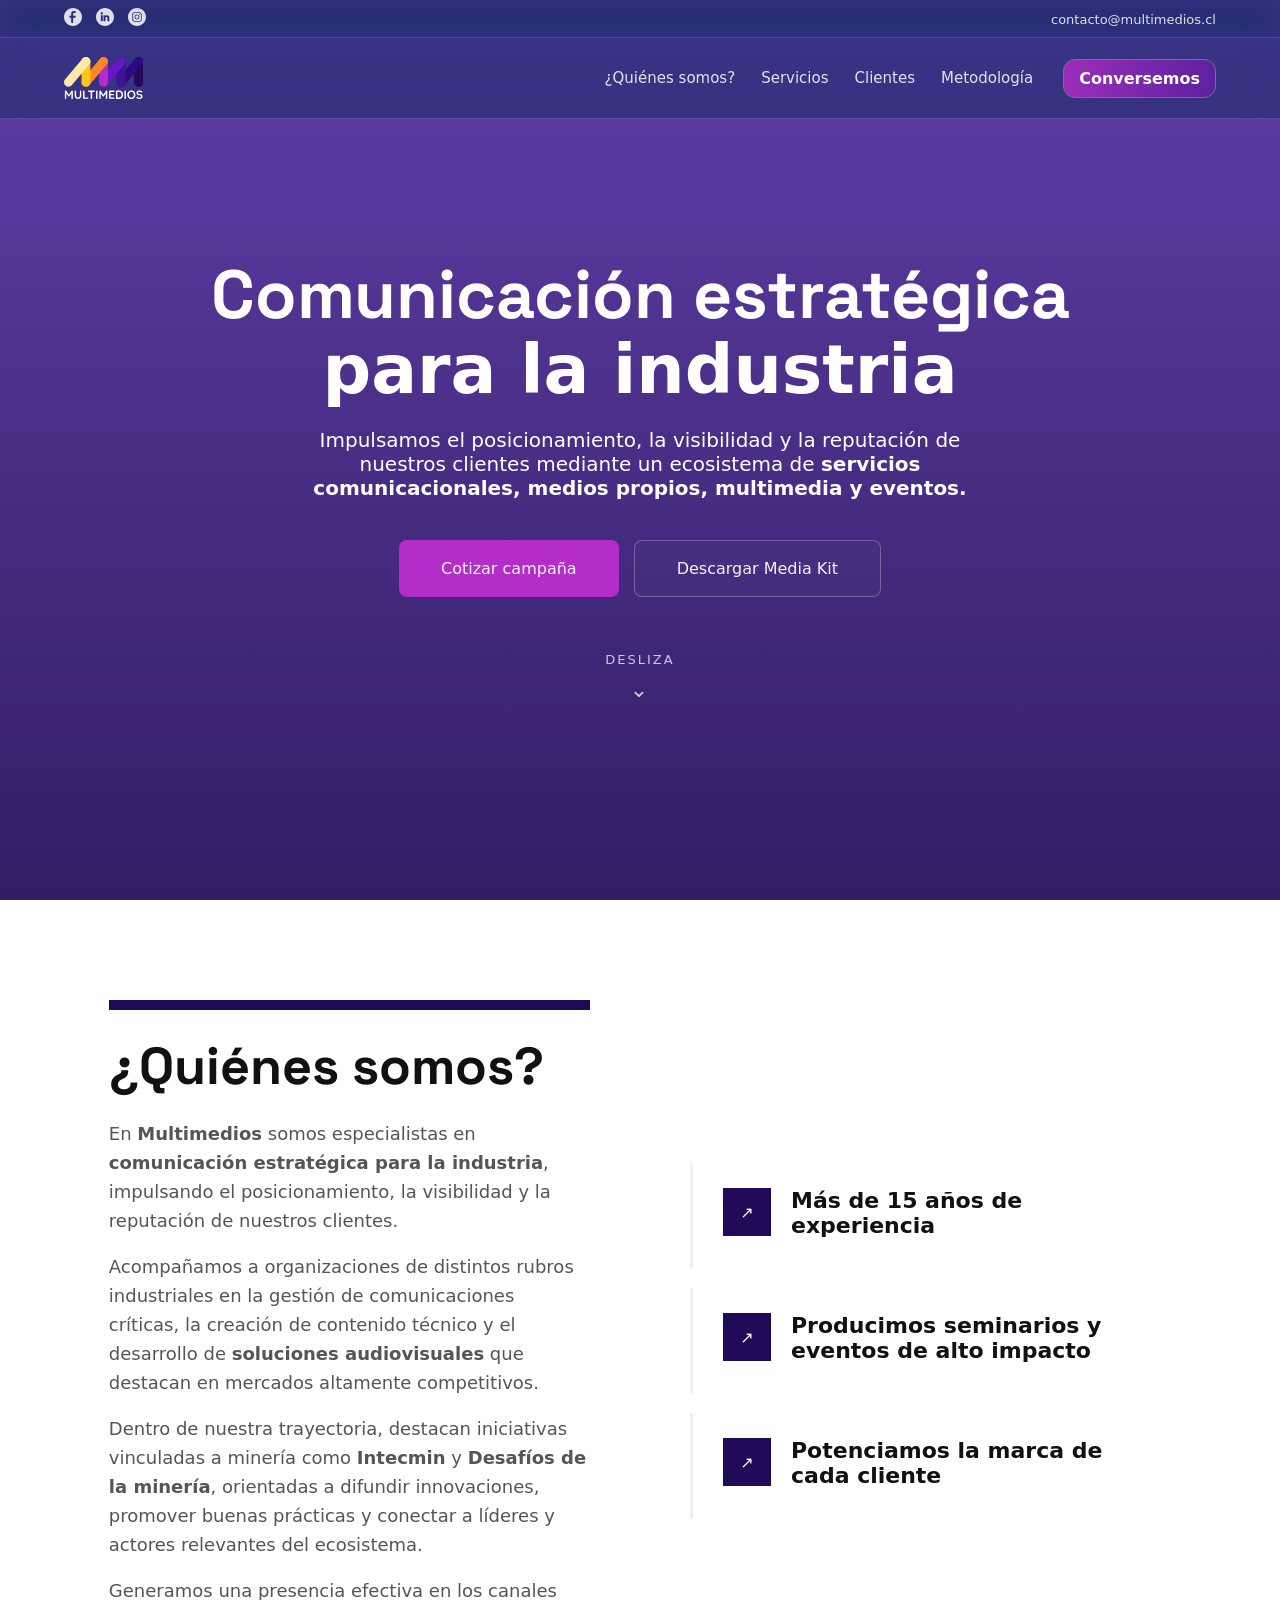
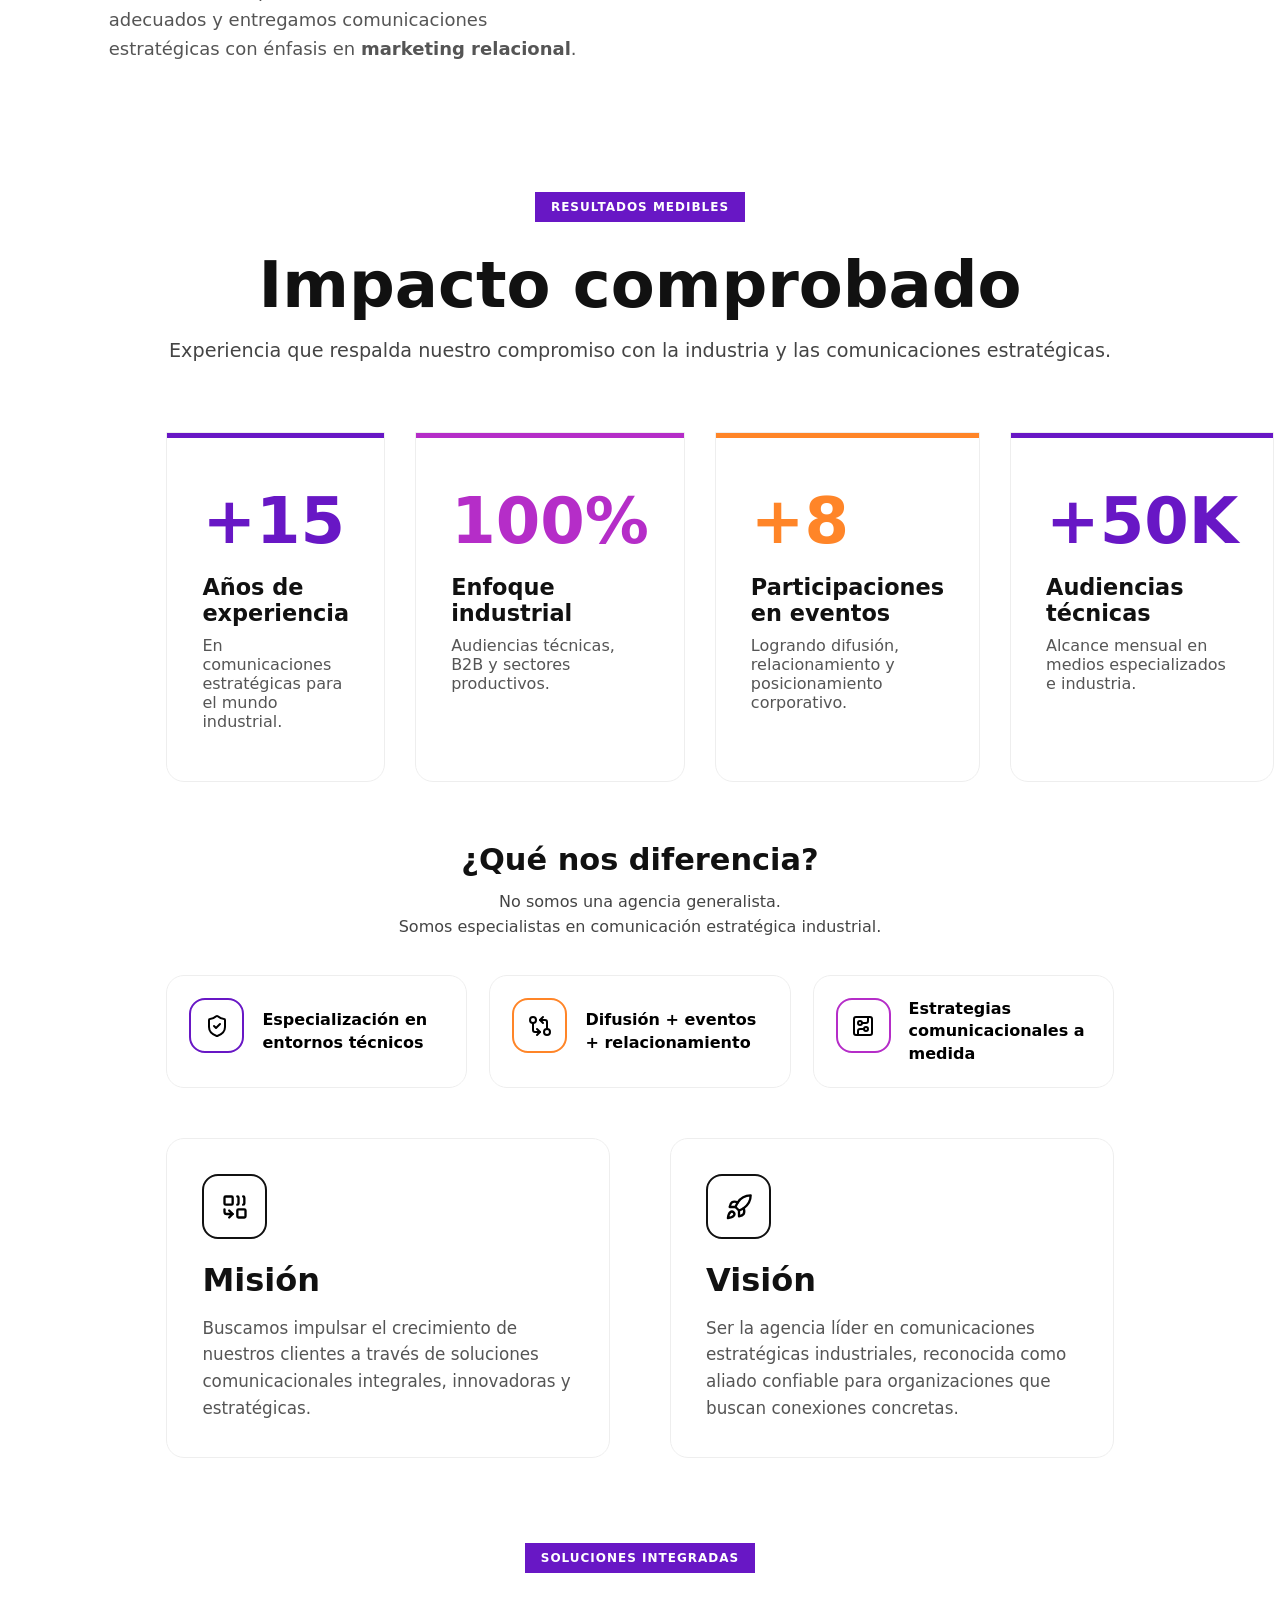
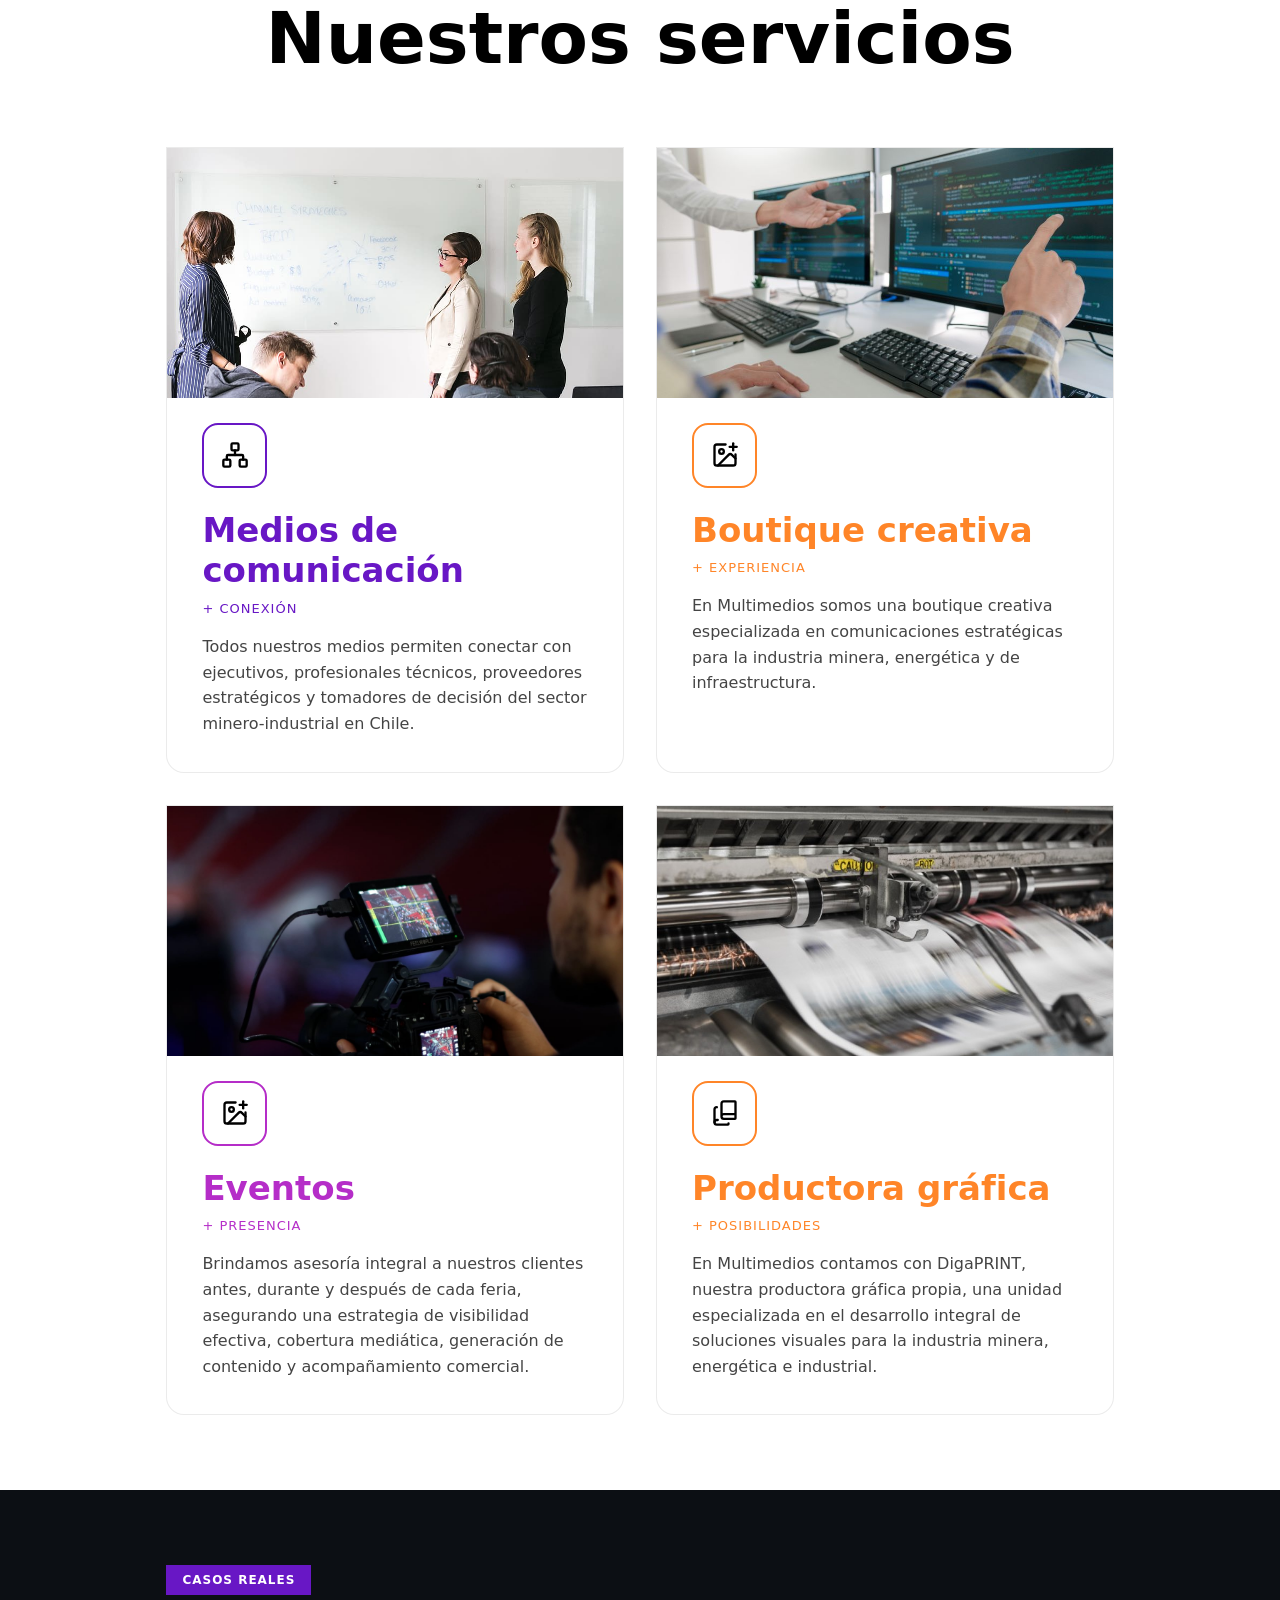
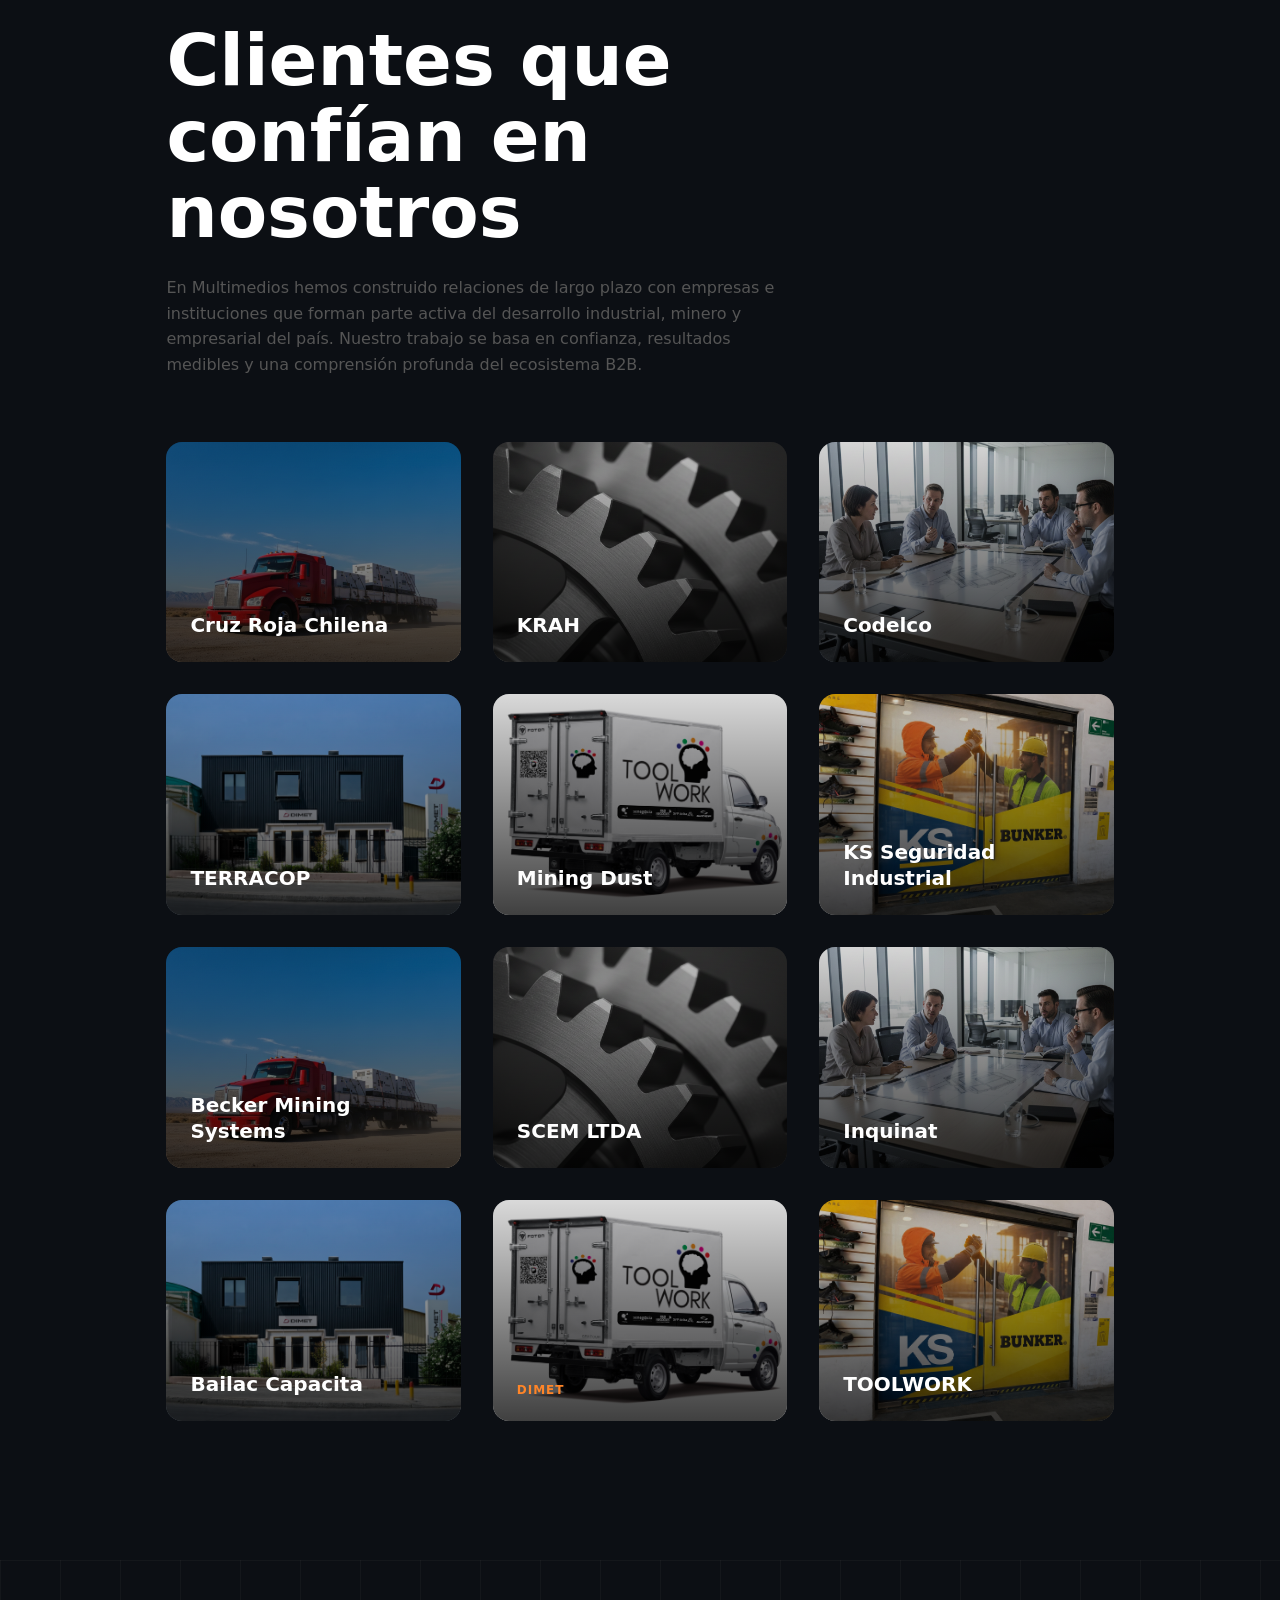
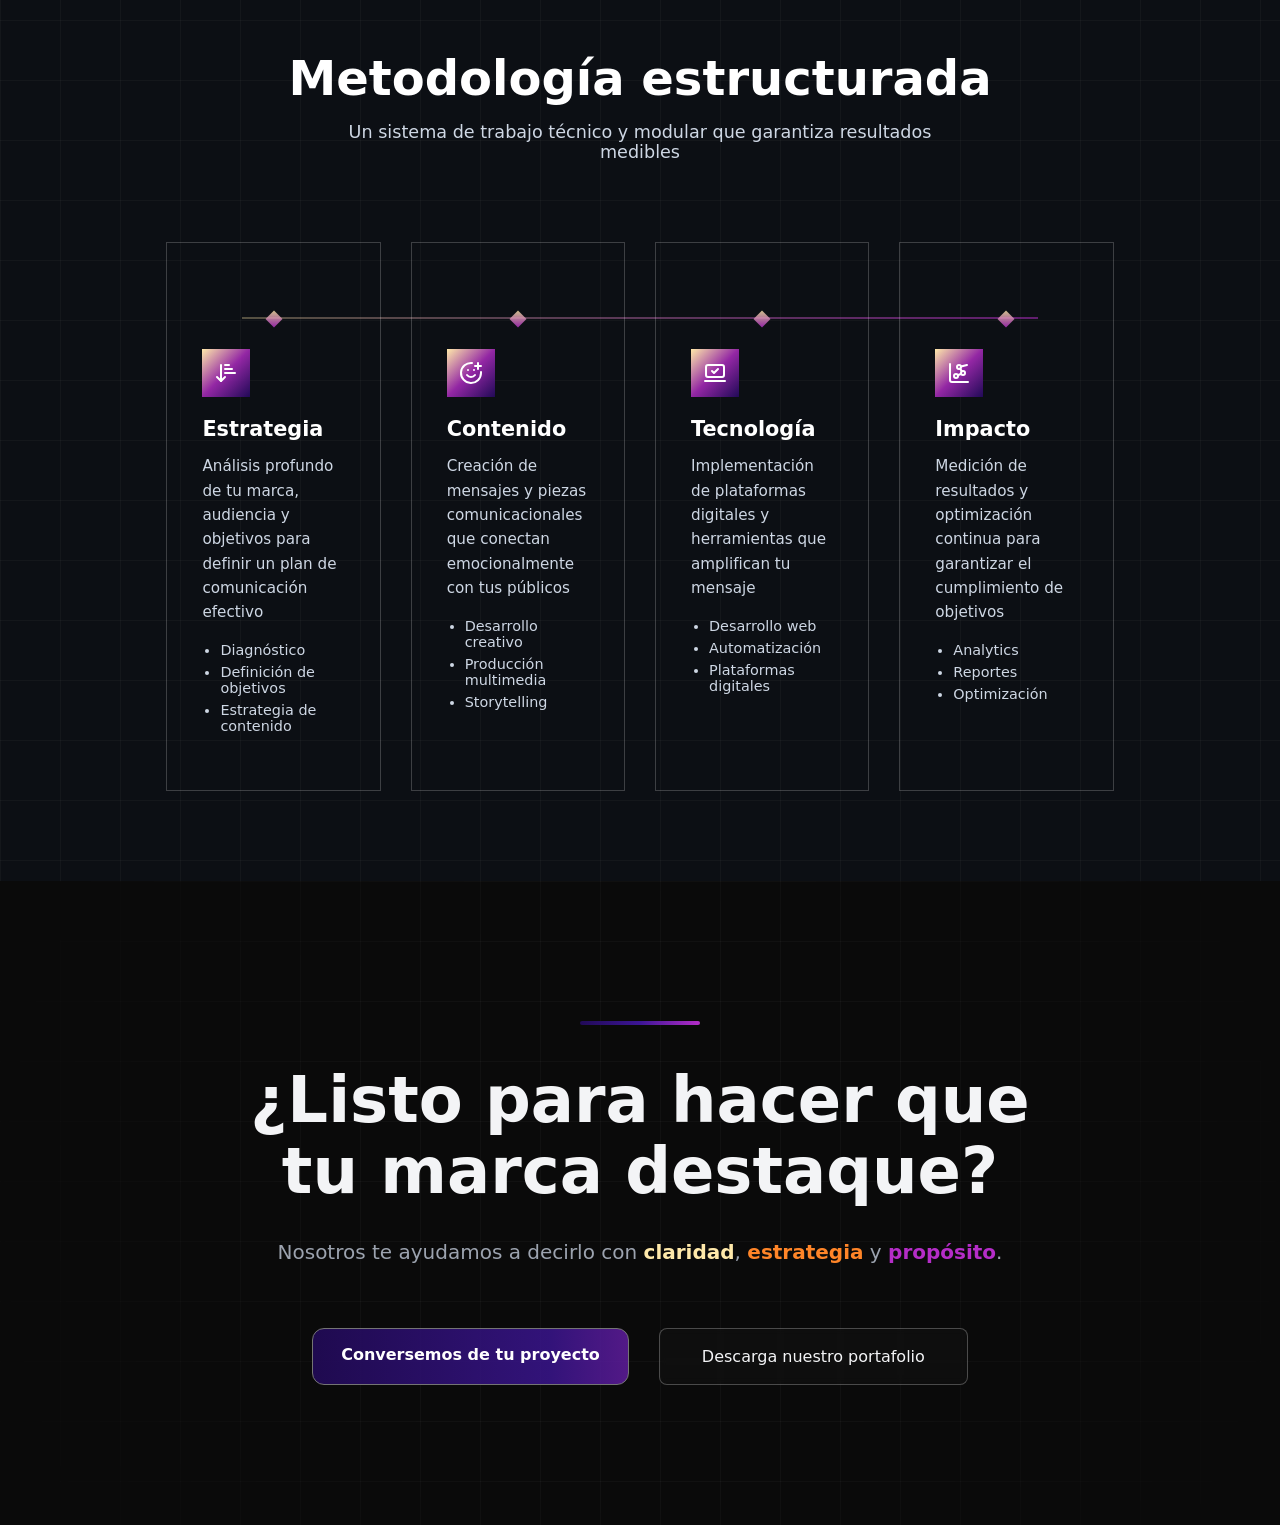
==== commit 2cf159c7: "Update index.html" ====
--- a/index.html
+++ b/index.html
@@ -347,7 +347,11 @@
         <section class="projects" id="clientes">
             <div class="projects-header">
                 <div class="section-tag">Casos reales</div>
-                <h2>Clientes destacados</h2>
+                <h2>Clientes que confían en nosotros</h2>
+                
+                <p> En Multimedios hemos construido relaciones de largo plazo con empresas e instituciones que forman parte activa del desarrollo industrial, minero y empresarial del país.
+Nuestro trabajo se basa en confianza, resultados medibles y una comprensión profunda del ecosistema B2B.
+</p>
             </div>
 
             <div class="projects-grid">
@@ -355,8 +359,7 @@
                 <article class="project-card">
                     <img src="projects/proyecto-1.png" alt="Campaña digital industrial" />
                     <div class="project-overlay">
-                        <span class="project-tag">CAMPAÑA DIGITAL</span>
-                        <h3>Comunicación estratégica industrial</h3>
+                        <h3>Cruz Roja Chilena</h3>
                     </div>
                 </article>
 
@@ -364,8 +367,7 @@
                 <article class="project-card">
                     <img src="projects/proyecto-2.png" alt="Producción audiovisual" />
                     <div class="project-overlay">
-                        <span class="project-tag">AUDIOVISUAL</span>
-                        <h3>Serie documental corporativa</h3>
+                        <h3>KRAH</h3>
                     </div>
                 </article>
 
@@ -373,8 +375,7 @@
                 <article class="project-card">
                     <img src="projects/proyecto-3.png" alt="Evento sectorial" />
                     <div class="project-overlay">
-                        <span class="project-tag">EVENTOS</span>
-                        <h3>Encuentro sectorial minero</h3>
+                        <h3>Codelco</h3>
                     </div>
                 </article>
 
@@ -382,8 +383,7 @@
                 <article class="project-card">
                     <img src="projects/proyecto-4.png" alt="Editorial corporativa" />
                     <div class="project-overlay">
-                        <span class="project-tag">EDITORIAL</span>
-                        <h3>Revista técnica especializada</h3>
+                        <h3>TERRACOP</h3>
                     </div>
                 </article>
 
@@ -391,18 +391,63 @@
                 <article class="project-card">
                     <img src="projects/proyecto-5.png" alt="Identidad visual" />
                     <div class="project-overlay">
-                        <span class="project-tag">BRANDING</span>
-                        <h3>Rediseño de identidad visual</h3>
+                        <h3>Mining Dust</h3>
                     </div>
                 </article>
                 <!-- Proyecto 6 -->
                 <article class="project-card">
                     <img src="projects/proyecto-6.png" alt="Identidad visual" />
                     <div class="project-overlay">
-                        <span class="project-tag">BRANDING</span>
-                        <h3>Rediseño de identidad visual</h3>
-                    </div>
-                </article>
+                        <h3>KS Seguridad Industrial</h3>
+                    </div>
+                </article>
+                <article class="project-card">
+                    <img src="projects/proyecto-1.png" alt="Campaña digital industrial" />
+                    <div class="project-overlay">
+                        <h3>Becker Mining Systems</h3>
+                    </div>
+                </article>
+
+                <!-- Proyecto 2 -->
+                <article class="project-card">
+                    <img src="projects/proyecto-2.png" alt="Producción audiovisual" />
+                    <div class="project-overlay">
+                        <h3>SCEM LTDA</h3>
+                    </div>
+                </article>
+
+                <!-- Proyecto 3 -->
+                <article class="project-card">
+                    <img src="projects/proyecto-3.png" alt="Evento sectorial" />
+                    <div class="project-overlay">
+                        <h3>Inquinat</h3>
+                    </div>
+                </article>
+
+                <!-- Proyecto 4 -->
+                <article class="project-card">
+                    <img src="projects/proyecto-4.png" alt="Editorial corporativa" />
+                    <div class="project-overlay">
+                        <h3>Bailac Capacita</h3>
+                    </div>
+                </article>
+
+                <!-- Proyecto 5 -->
+                <article class="project-card">
+                    <img src="projects/proyecto-5.png" alt="Identidad visual" />
+                    <div class="project-overlay">
+                        <span class="project-tag">DIMET</span>
+                    </div>
+                </article>
+                <!-- Proyecto 6 -->
+                <article class="project-card">
+                    <img src="projects/proyecto-6.png" alt="Identidad visual" />
+                    <div class="project-overlay">
+                        <h3>TOOLWORK</h3>
+                    </div>
+                </article>
+                
+                
             </div>
             <div class="projects-cta">
             </div>
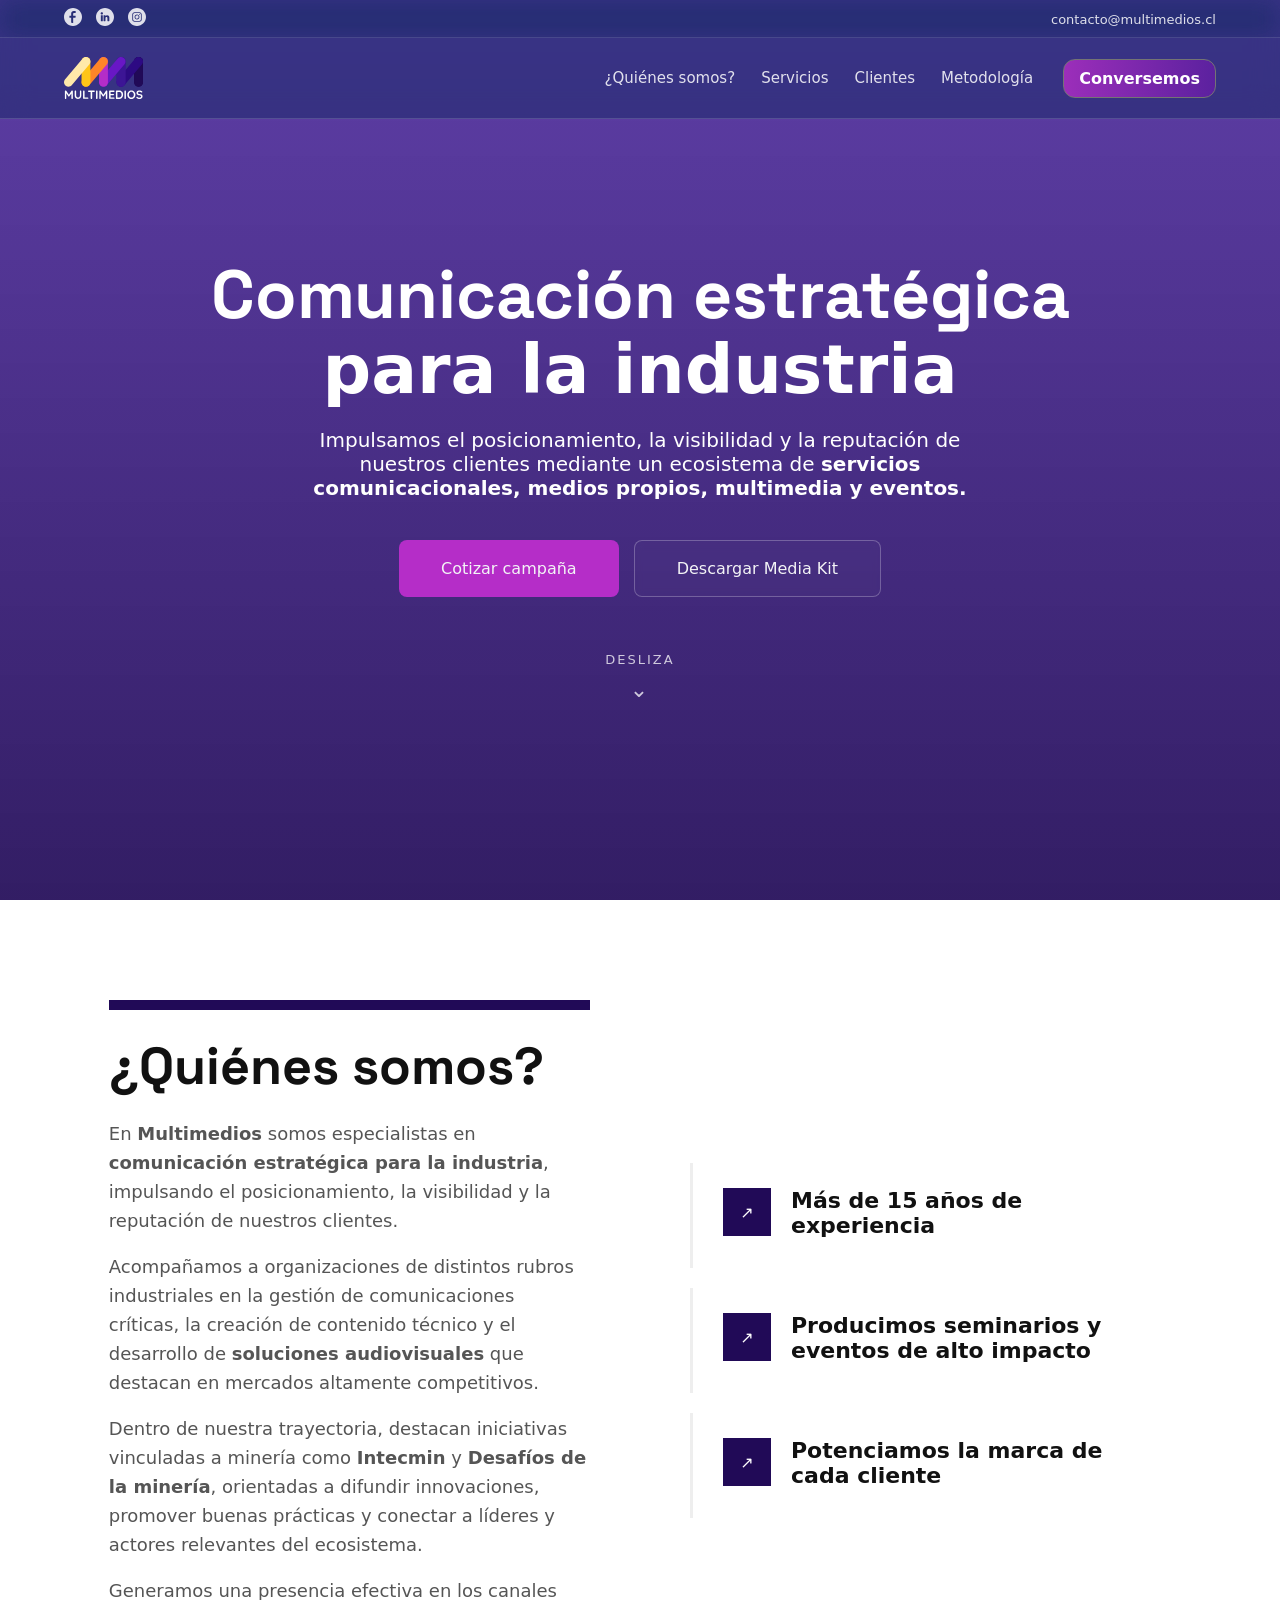
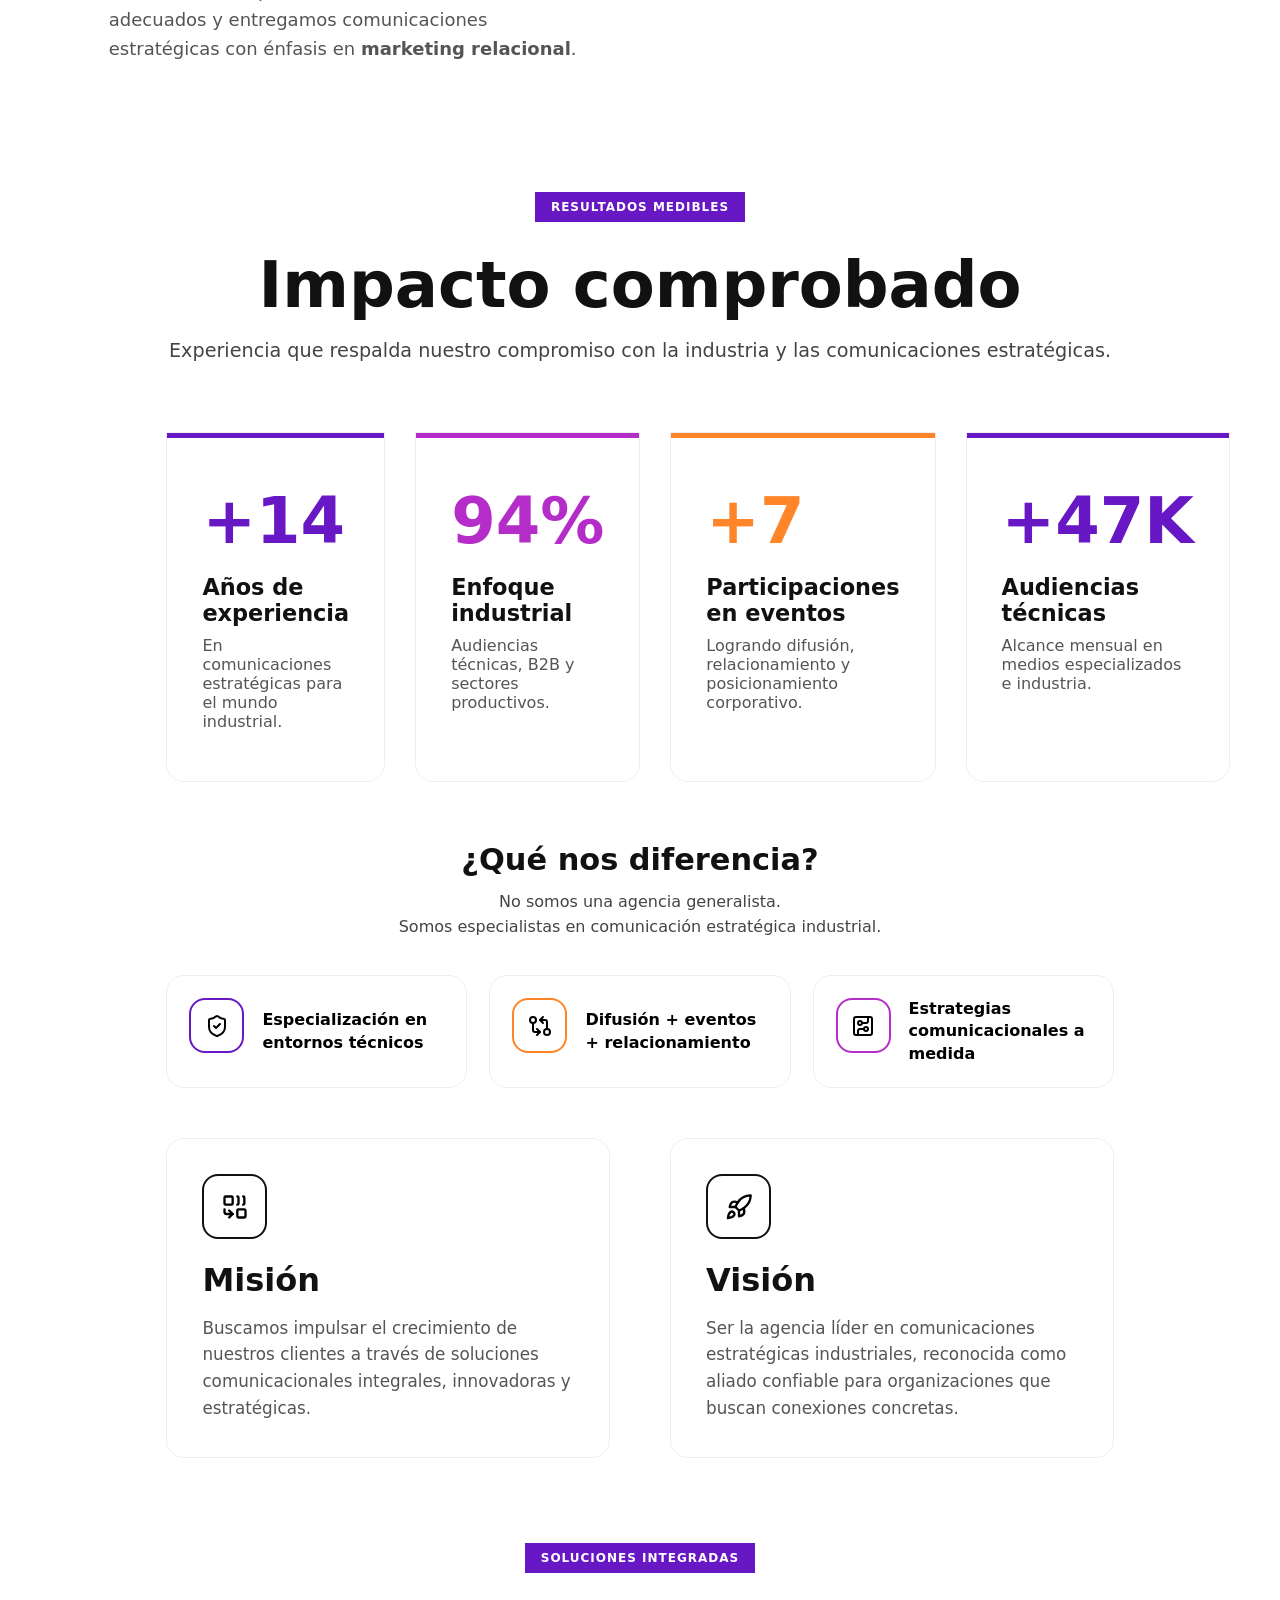
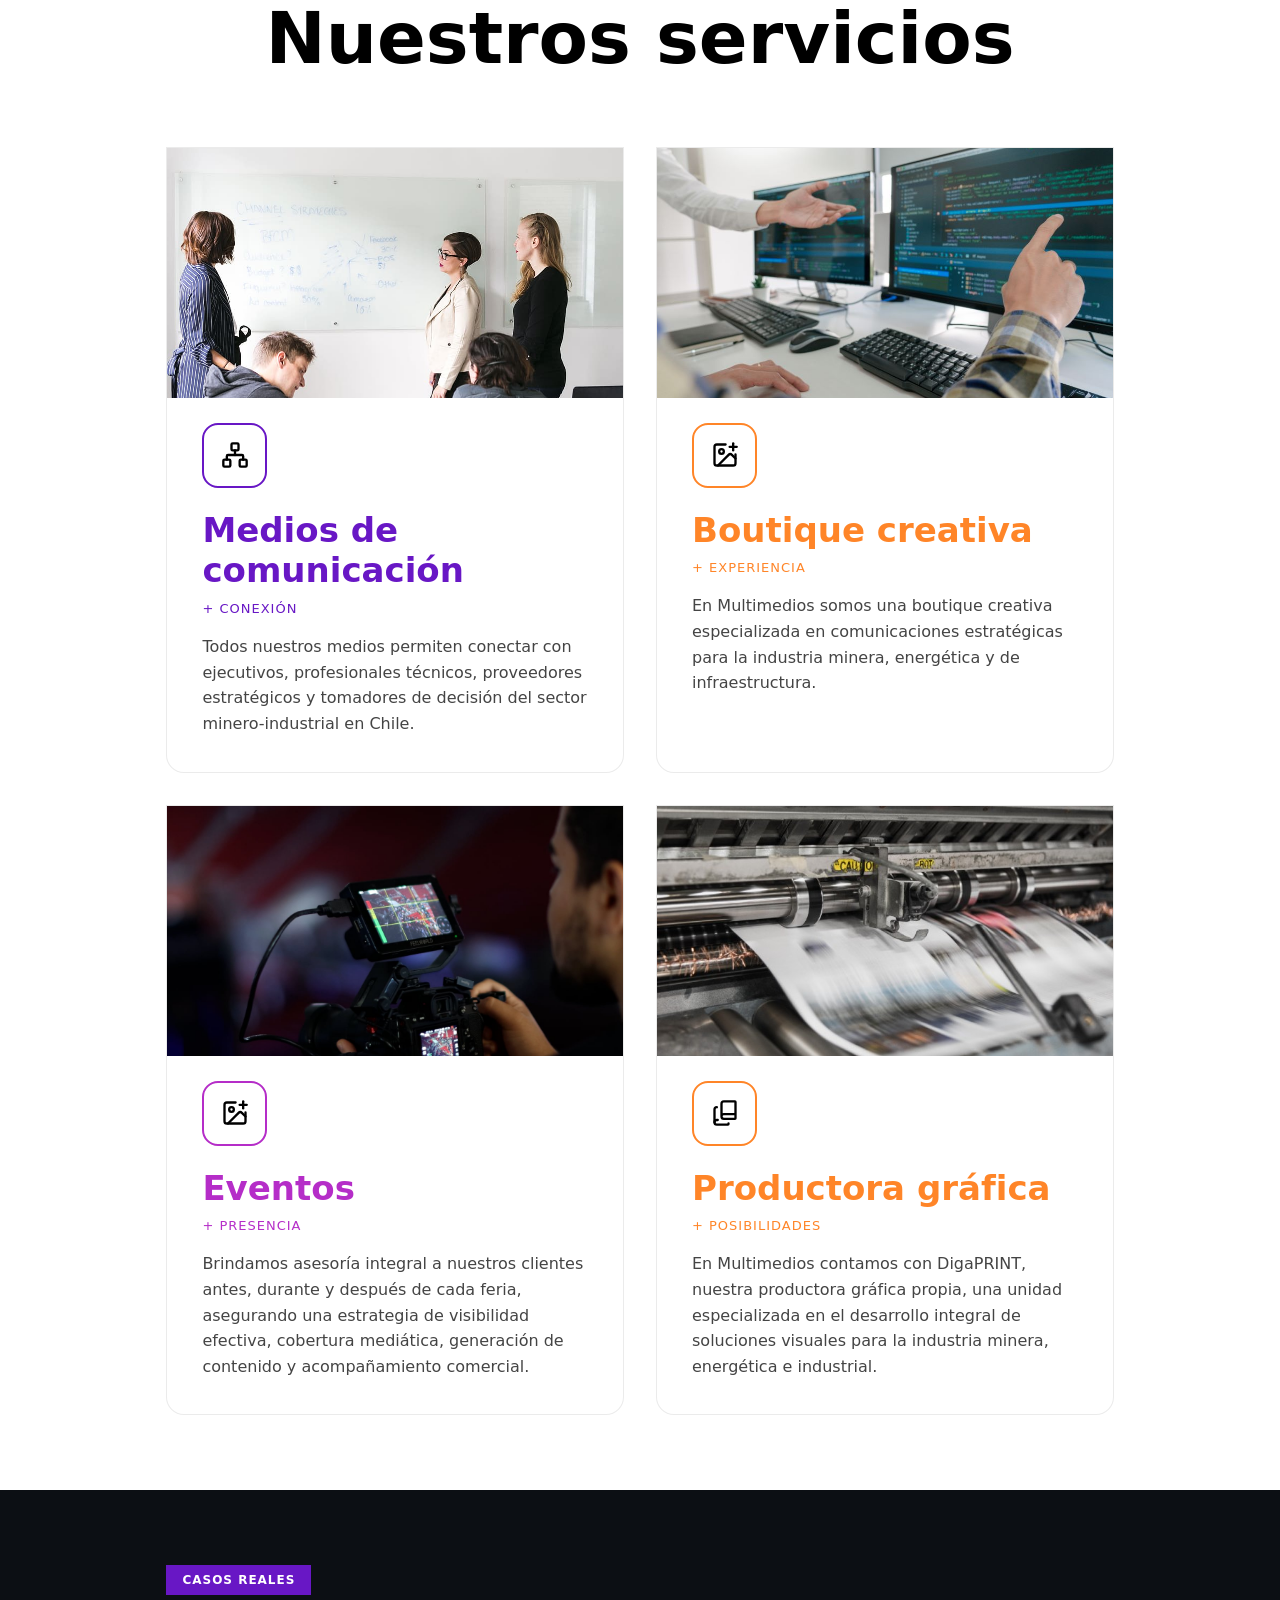
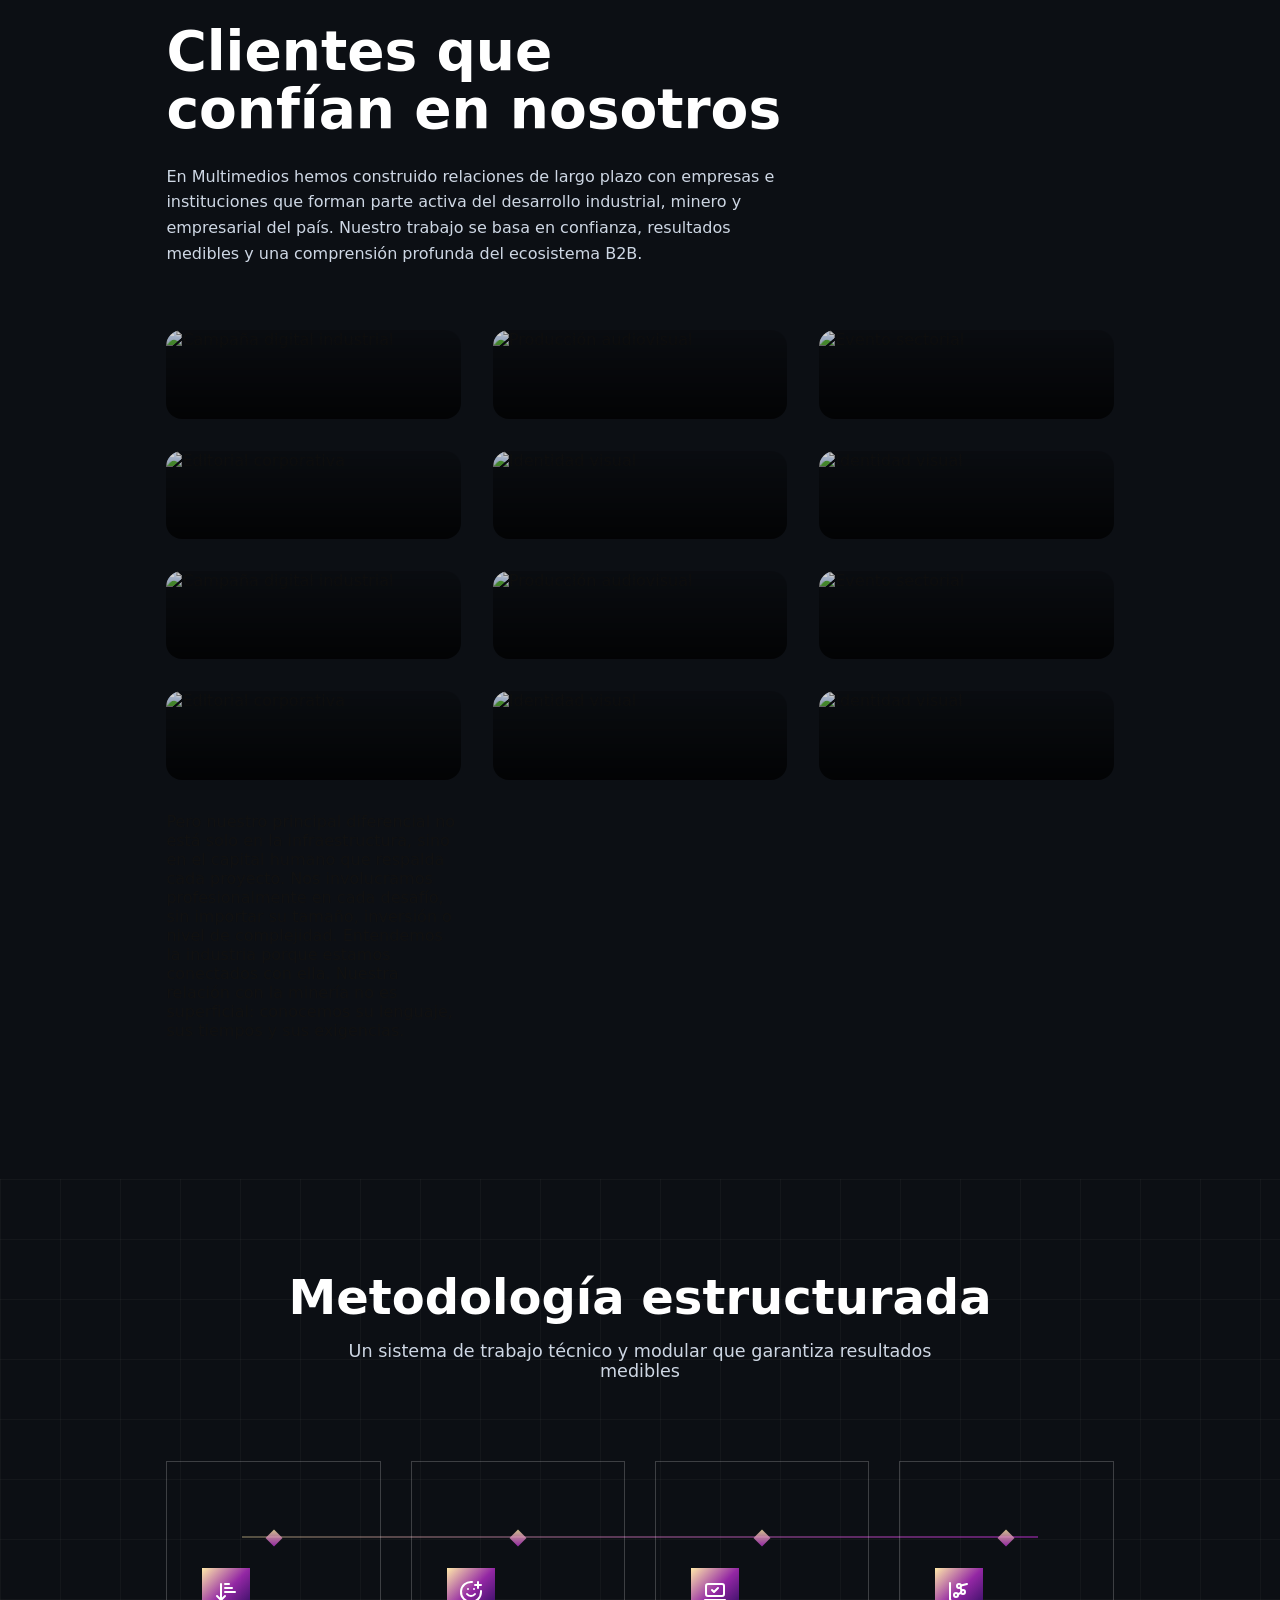
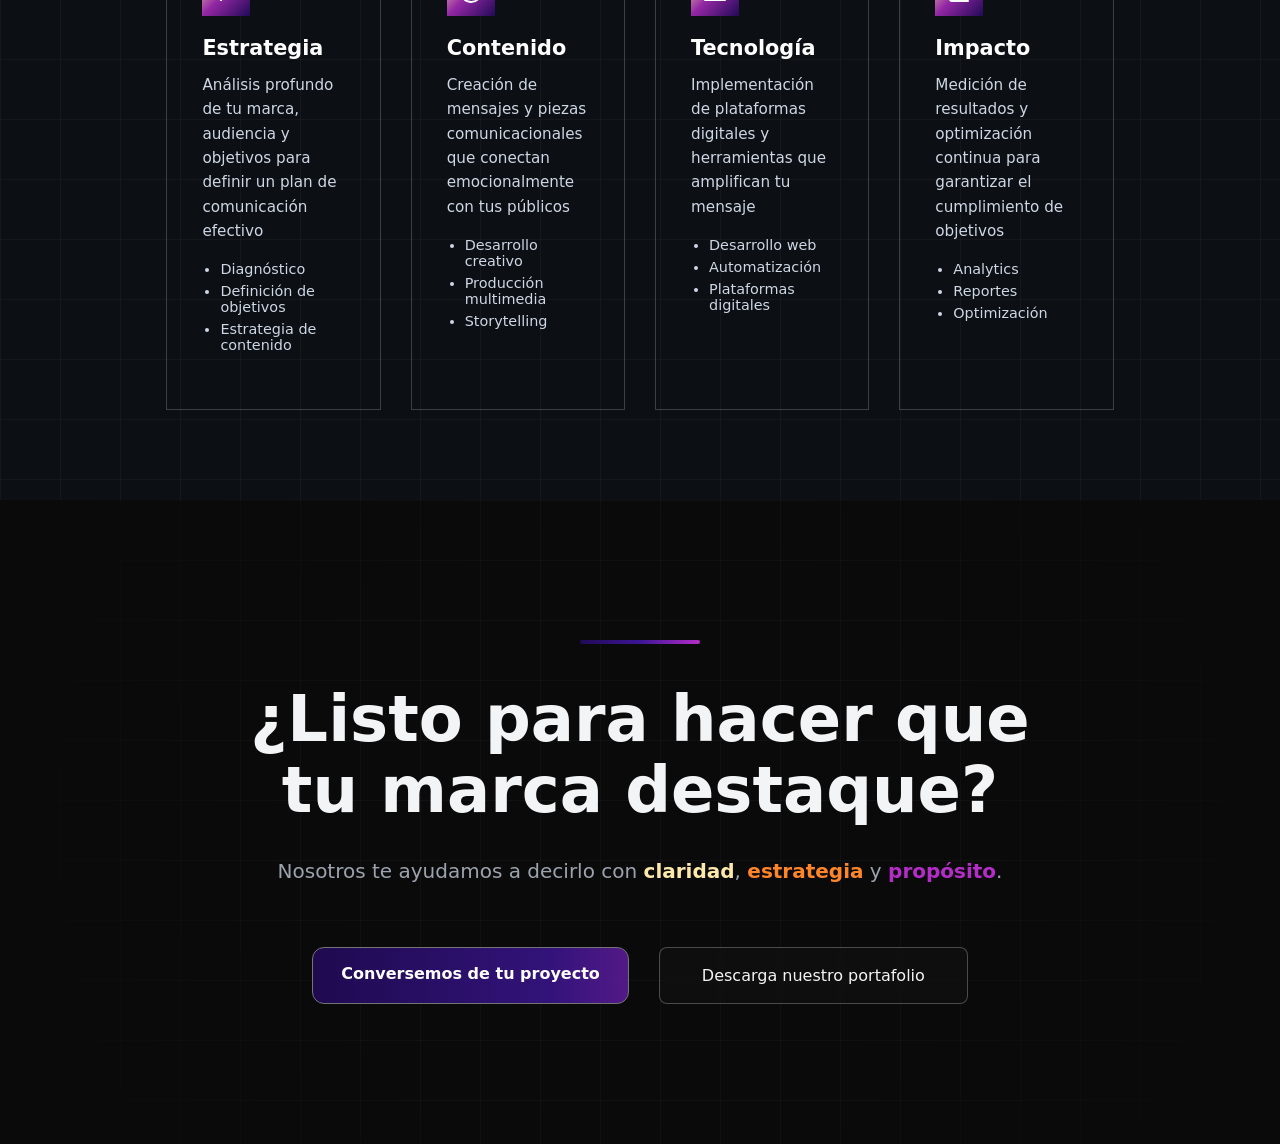
==== commit fbe7b308: "Update index.html" ====
--- a/index.html
+++ b/index.html
@@ -357,96 +357,88 @@
             <div class="projects-grid">
                 <!-- Proyecto 1 -->
                 <article class="project-card">
-                    <img src="projects/proyecto-1.png" alt="Campaña digital industrial" />
-                    <div class="project-overlay">
-                        <h3>Cruz Roja Chilena</h3>
+                    <img src="images/logos/cruzroja.jpg" alt="Campaña digital industrial" />
+                    <div class="project-overlay">
                     </div>
                 </article>
 
                 <!-- Proyecto 2 -->
                 <article class="project-card">
-                    <img src="projects/proyecto-2.png" alt="Producción audiovisual" />
-                    <div class="project-overlay">
-                        <h3>KRAH</h3>
+                    <img src="images/logos/krah.jpg" alt="Producción audiovisual" />
+                    <div class="project-overlay">
                     </div>
                 </article>
 
                 <!-- Proyecto 3 -->
                 <article class="project-card">
-                    <img src="projects/proyecto-3.png" alt="Evento sectorial" />
-                    <div class="project-overlay">
-                        <h3>Codelco</h3>
+                    <img src="images/logos/codelco.jpg" alt="Evento sectorial" />
+                    <div class="project-overlay">
                     </div>
                 </article>
 
                 <!-- Proyecto 4 -->
                 <article class="project-card">
-                    <img src="projects/proyecto-4.png" alt="Editorial corporativa" />
-                    <div class="project-overlay">
-                        <h3>TERRACOP</h3>
+                    <img src="images/logos/terracop.jpg" alt="Editorial corporativa" />
+                    <div class="project-overlay">
                     </div>
                 </article>
 
                 <!-- Proyecto 5 -->
                 <article class="project-card">
-                    <img src="projects/proyecto-5.png" alt="Identidad visual" />
-                    <div class="project-overlay">
-                        <h3>Mining Dust</h3>
+                    <img src="images/logos/mdust.jpg" alt="Identidad visual" />
+                    <div class="project-overlay">
                     </div>
                 </article>
                 <!-- Proyecto 6 -->
                 <article class="project-card">
-                    <img src="projects/proyecto-6.png" alt="Identidad visual" />
-                    <div class="project-overlay">
-                        <h3>KS Seguridad Industrial</h3>
-                    </div>
-                </article>
-                <article class="project-card">
-                    <img src="projects/proyecto-1.png" alt="Campaña digital industrial" />
-                    <div class="project-overlay">
-                        <h3>Becker Mining Systems</h3>
+                    <img src="images/logos/ks.jpg" alt="Identidad visual" />
+                    <div class="project-overlay">
+                    </div>
+                </article>
+                <article class="project-card">
+                    <img src="images/logos/becker.jpg" alt="Campaña digital industrial" />
+                    <div class="project-overlay">
                     </div>
                 </article>
 
                 <!-- Proyecto 2 -->
                 <article class="project-card">
-                    <img src="projects/proyecto-2.png" alt="Producción audiovisual" />
-                    <div class="project-overlay">
-                        <h3>SCEM LTDA</h3>
+                    <img src="images/logos/scem.jpg" alt="Producción audiovisual" />
+                    <div class="project-overlay">
                     </div>
                 </article>
 
                 <!-- Proyecto 3 -->
                 <article class="project-card">
-                    <img src="projects/proyecto-3.png" alt="Evento sectorial" />
-                    <div class="project-overlay">
-                        <h3>Inquinat</h3>
+                    <img src="images/logos/inquinat.jpg" alt="Evento sectorial" />
+                    <div class="project-overlay">
                     </div>
                 </article>
 
                 <!-- Proyecto 4 -->
                 <article class="project-card">
-                    <img src="projects/proyecto-4.png" alt="Editorial corporativa" />
-                    <div class="project-overlay">
-                        <h3>Bailac Capacita</h3>
+                    <img src="images/logos/bcapacita.jpg" alt="Editorial corporativa" />
+                    <div class="project-overlay">
                     </div>
                 </article>
 
                 <!-- Proyecto 5 -->
                 <article class="project-card">
-                    <img src="projects/proyecto-5.png" alt="Identidad visual" />
-                    <div class="project-overlay">
-                        <span class="project-tag">DIMET</span>
+                    <img src="images/logos/dimet.jpg" alt="Identidad visual" />
+                    <div class="project-overlay">
                     </div>
                 </article>
                 <!-- Proyecto 6 -->
                 <article class="project-card">
-                    <img src="projects/proyecto-6.png" alt="Identidad visual" />
-                    <div class="project-overlay">
-                        <h3>TOOLWORK</h3>
-                    </div>
-                </article>
-                
+                    <img src="images/logos/toolwork.jpg" alt="Identidad visual" />
+                    <div class="project-overlay">
+                    </div>
+                </article>
+                <p>
+                    Pero nuestro principal diferencial no está solo en la infraestructura, sino en el capital humano que respalda cada proyecto. Nos involucramos profesionalmente en cada desafío, sin importar su tamaño, inversión o nivel de complejidad.
+Entendemos la industria porque estamos conectados con ella. Nuestra relación con la minería no es superficial: conocemos su lenguaje, sus tiempos y sus exigencias.
+
+                </p>
                 
             </div>
             <div class="projects-cta">
--- a/style.css
+++ b/style.css
@@ -1128,7 +1128,7 @@
 }
 
 .projects-header h2 {
-    font-size: 72px;
+    font-size: 55px;
     font-weight: 900;
     margin-bottom: 25px;
     color: white;
@@ -1137,7 +1137,7 @@
 
 .projects-header p {
     font-size: 16px;
-    color: #555;
+    color: #ced7e4;
     line-height: 1.6;
 }
 
@@ -1153,7 +1153,7 @@
     position: relative;
     overflow: hidden;
     border-radius: 16px;
-    aspect-ratio: 4 / 3;
+    aspect-ratio: 10 / 3;
     cursor: pointer;
 }
 
@@ -1182,7 +1182,7 @@
     font-size: 12px;
     font-weight: 600;
     letter-spacing: 0.08em;
-    color: #ff8528;
+    color: #ffe9aa;
 }
 
 .project-overlay h3 {
@@ -1625,9 +1625,11 @@
     .cta-title {
         font-size: 40px;
     }
+
     .cta-subtitle {
         font-size: 18px;
     }
+
     .cta-buttons {
         flex-direction: column;
         gap: 20px;
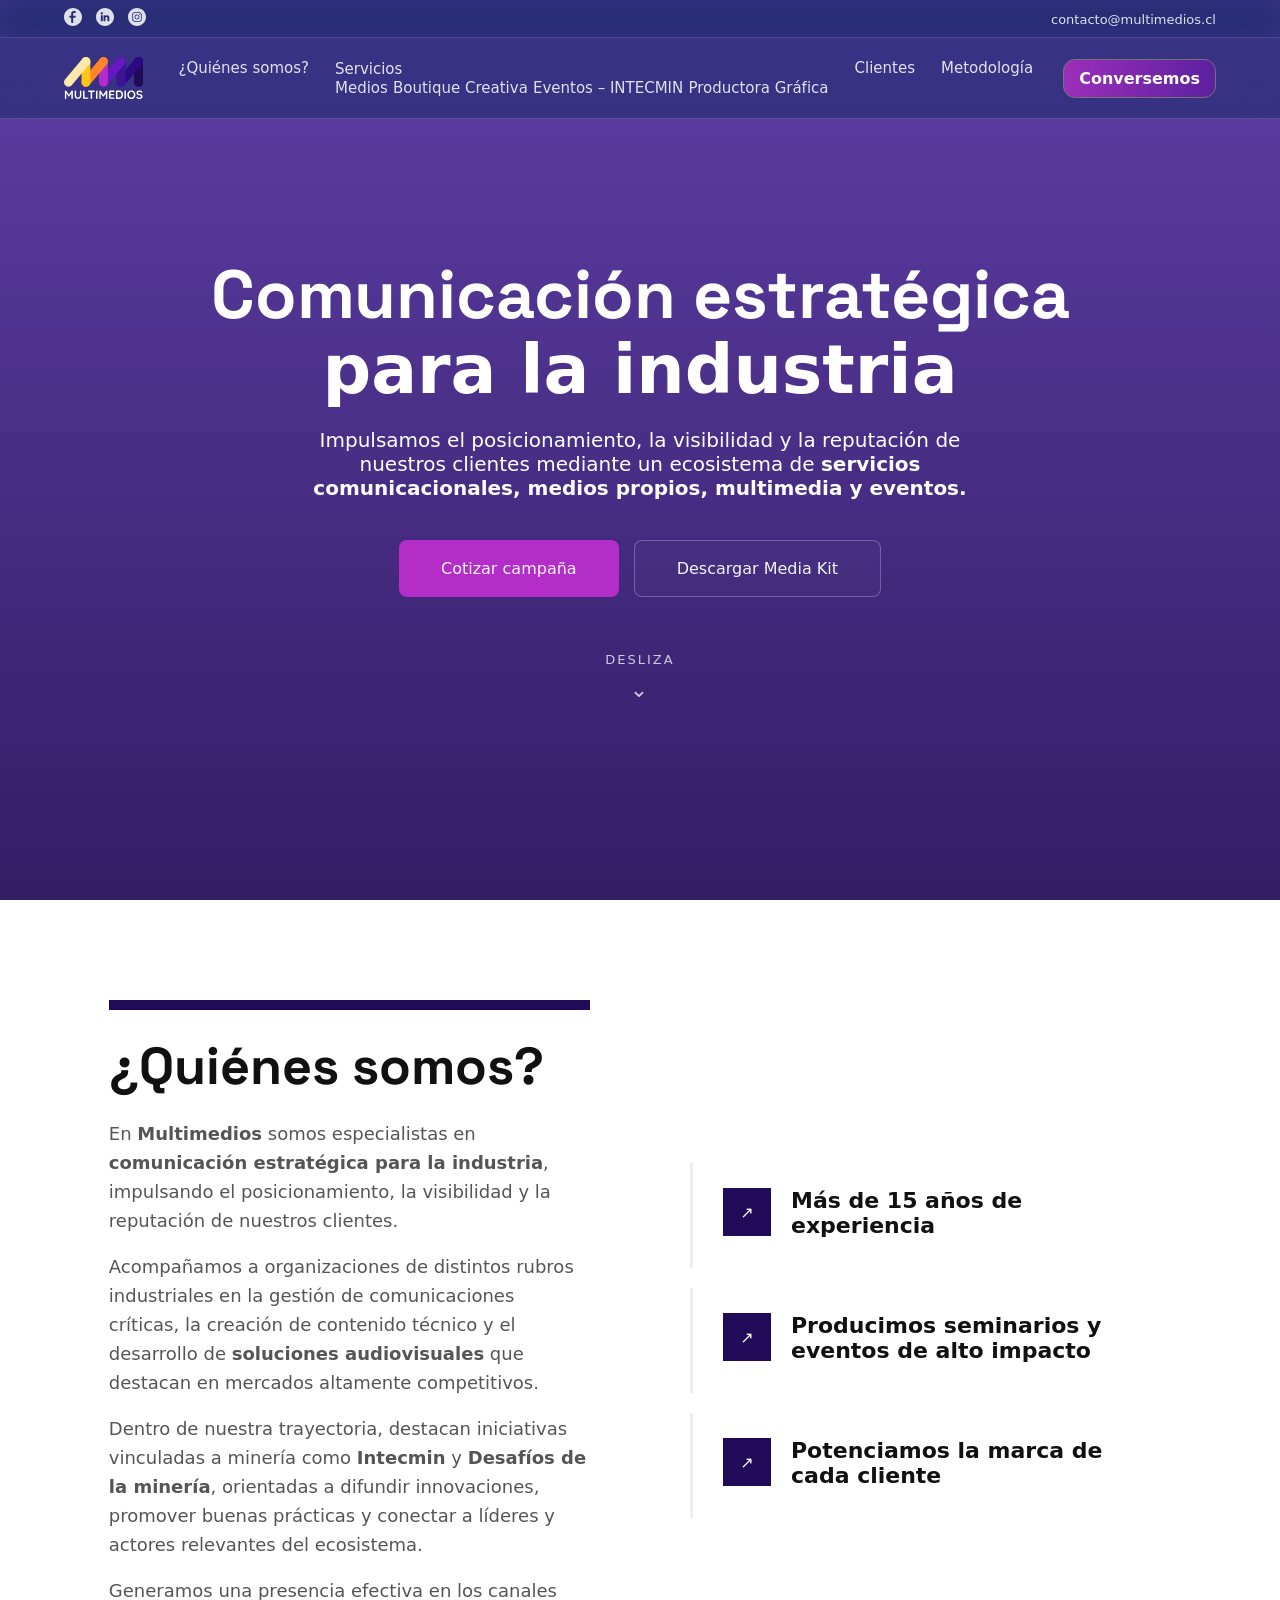
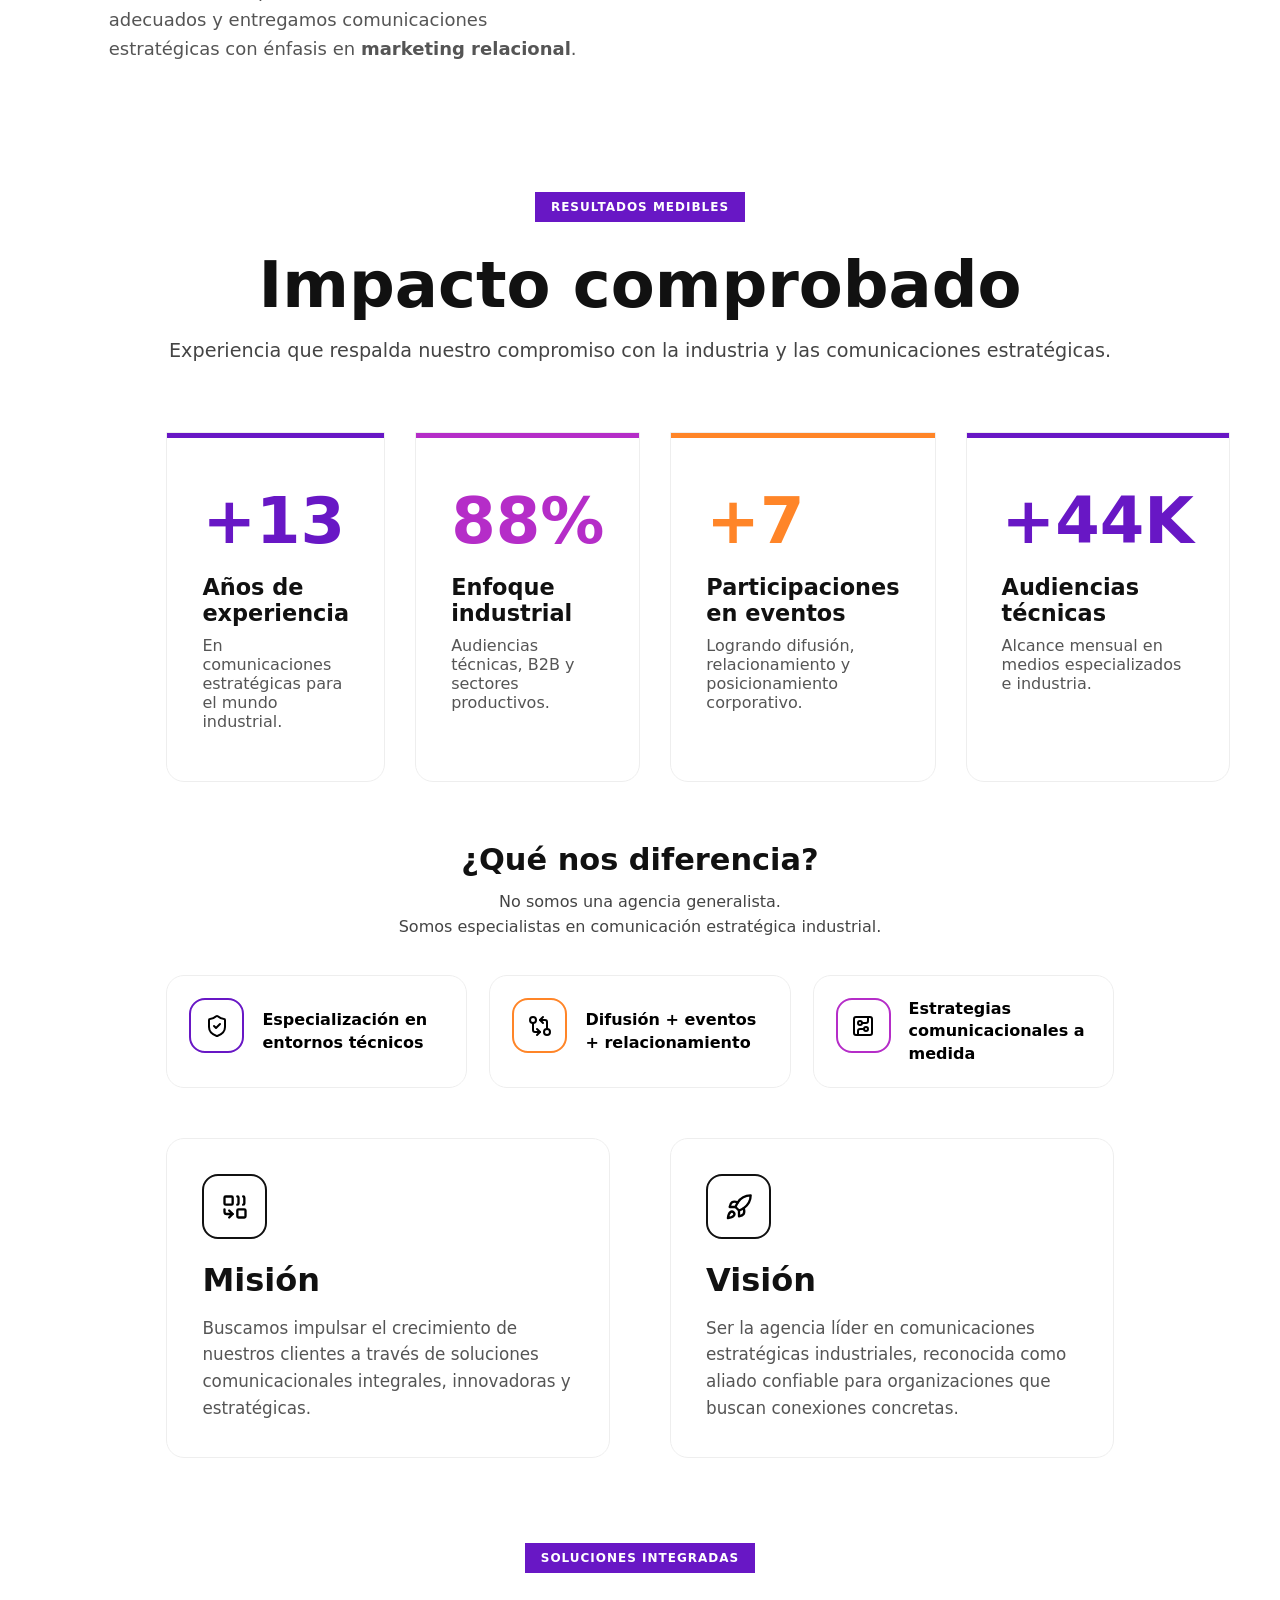
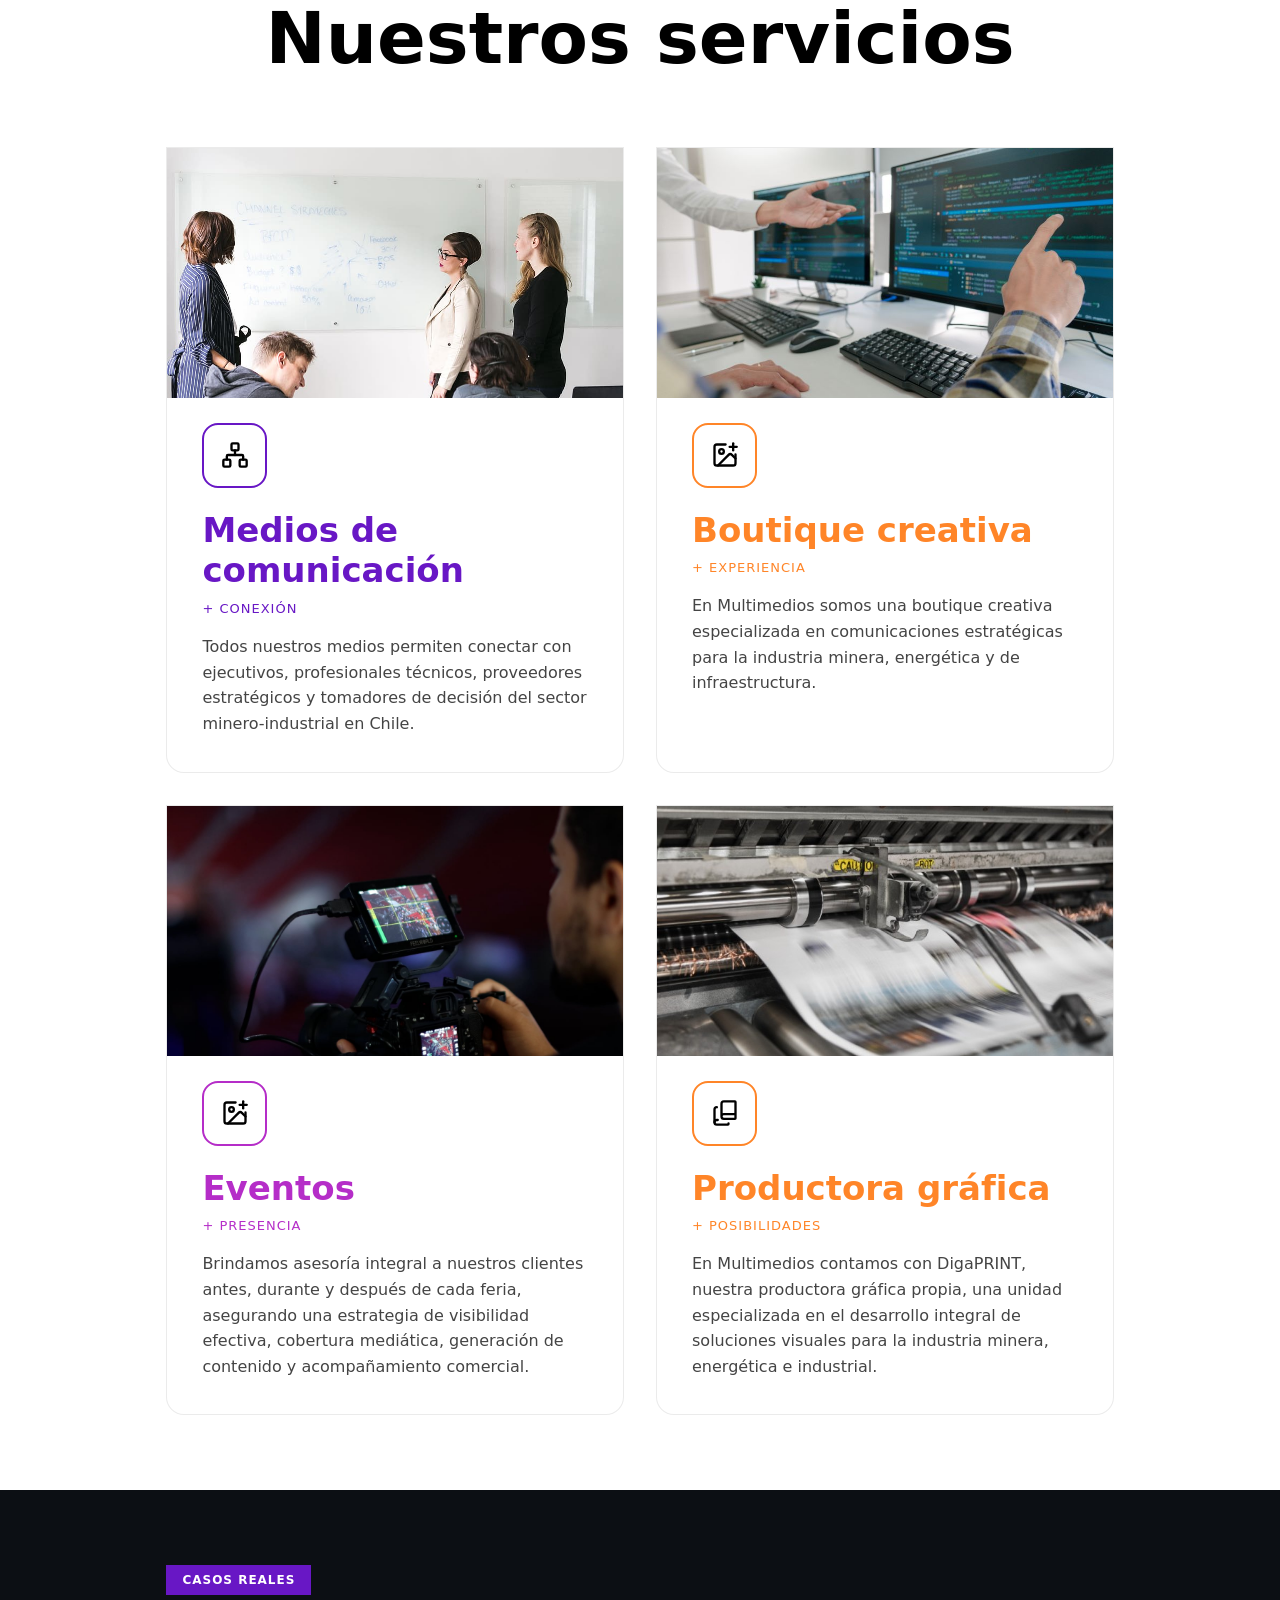
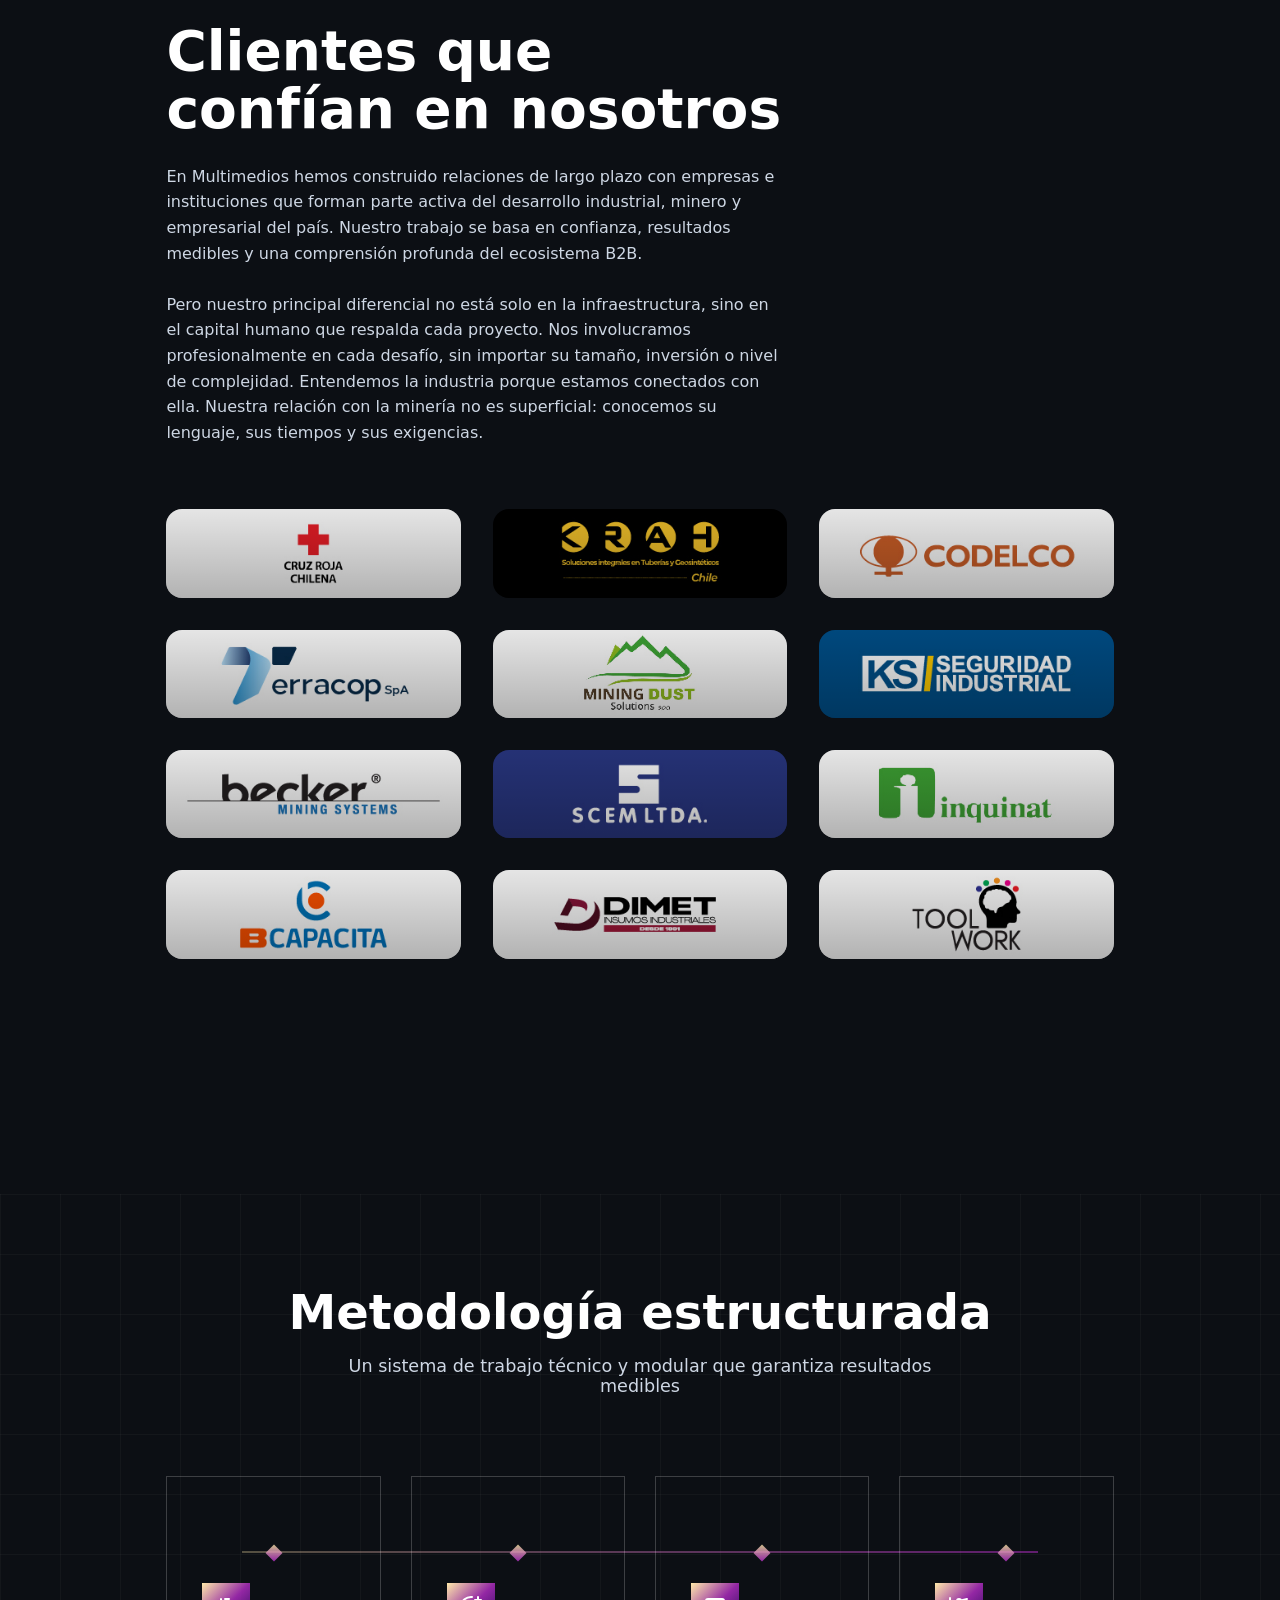
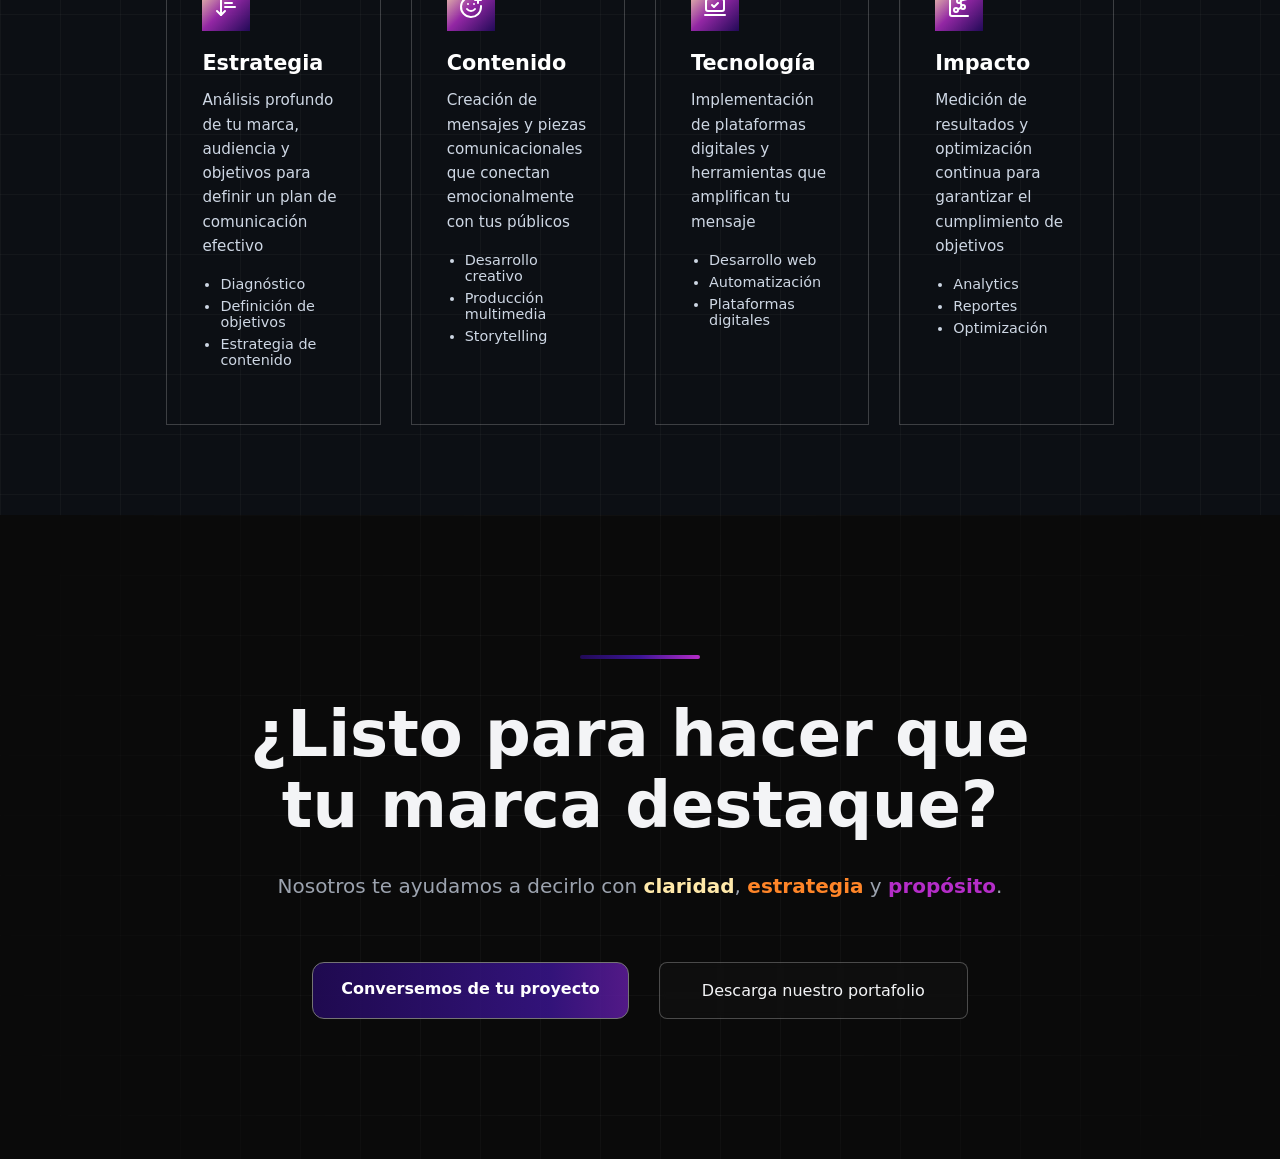
==== commit 96c22e93: "Update index.html" ====
--- a/index.html
+++ b/index.html
@@ -48,19 +48,36 @@
                 </div>
             </div>
 
-            <!-- NAVBAR PRINCIPAL -->
+           <!-- NAVBAR PRINCIPAL -->
             <nav>
-                <div class="logo">
-                    <img src="icons/multimedios1.svg" alt="Logotipo de la agencia" />
-                </div>
+               <div class="logo">
+    <a href="index.html">
+        <img src="icons/multimedios1.svg" alt="Logotipo de la agencia" />
+    </a>
+</div>
 
                 <div class="nav-right">
                     <div class="nav-links">
-                        <a href="#quienesomos">¿Quiénes somos?</a>
-                        <a href="#servicios">Servicios</a>
-                        <a href="#clientes">Clientes</a>
-                        <a href="#metodo">Metodología</a>
-                    </div>
+
+    <a href="index.html#quienesomos">¿Quiénes somos?</a>
+
+    <div class="dropdown">
+        <a href="index.html#servicios" class="dropdown-toggle">
+            Servicios
+        </a>
+
+        <div class="dropdown-menu">
+            <a href="medios.html">Medios</a>
+            <a href="boutique.html">Boutique Creativa</a>
+            <a href="eventos.html">Eventos – INTECMIN</a>
+            <a href="editorial.html">Productora Gráfica</a>
+        </div>
+    </div>
+
+    <a href="index.html#clientes">Clientes</a>
+    <a href="index.html#metodo">Metodología</a>
+
+</div>
 
                     <a class="btn btn-destac2" href="#contacto">Conversemos</a>
                 </div>
@@ -272,7 +289,7 @@
             <div class="services-grid">
                 <!-- CARD 1 -->
 
-                <div class="service-card blue">
+                <a href="medios.html" class="service-card blue">
                     <!-- FOTO ARRIBA -->
                     <div class="service-media">
                         <img src="images/servicios/comunicaciones.jpg" alt="Agencia de comunicaciones" />
@@ -289,10 +306,10 @@
                     <p>
                 Todos nuestros medios permiten conectar con ejecutivos, profesionales técnicos, proveedores estratégicos y tomadores de decisión del sector minero-industrial en Chile.
                     </p>
-                </div>
+                </a>
 
                 <!-- CARD 2 -->
-                <div class="service-card orange">
+                <a href="boutique.html" class="service-card orange">
                     <!-- FOTO ARRIBA -->
                     <div class="service-media">
                         <img src="images/servicios/web.jpg" alt="Agencia de comunicaciones" />
@@ -306,10 +323,10 @@
                     <p>
                         En Multimedios somos una boutique creativa especializada en comunicaciones estratégicas para la industria minera, energética y de infraestructura.
                     </p>
-                </div>
+                </a>
 
                 <!-- CARD 3 -->
-                <div class="service-card pink">
+                <a href="eventos.html" class="service-card pink">
                     <!-- FOTO ARRIBA -->
                     <div class="service-media">
                         <img src="images/servicios/multimedia.jpg" alt="Agencia de comunicaciones" />
@@ -323,10 +340,10 @@
                     <p>
                         Brindamos asesoría integral a nuestros clientes antes, durante y después de cada feria, asegurando una estrategia de visibilidad efectiva, cobertura mediática, generación de contenido y acompañamiento comercial.
                     </p>
-                </div>
+                </a>
 
                 <!-- CARD 4 -->
-                <div class="service-card orange">
+                <a href="editorial.html" class="service-card orange">
                     <!-- FOTO ARRIBA -->
                     <div class="service-media">
                         <img src="images/servicios/editorial.jpg" alt="Agencia de comunicaciones" />
@@ -340,7 +357,7 @@
                     <p>
                         En Multimedios contamos con DigaPRINT, nuestra productora gráfica propia, una unidad especializada en el desarrollo integral de soluciones visuales para la industria minera, energética e industrial.
                     </p>
-                </div>
+                </a>
             </div>
         </section>
 
@@ -351,7 +368,7 @@
                 
                 <p> En Multimedios hemos construido relaciones de largo plazo con empresas e instituciones que forman parte activa del desarrollo industrial, minero y empresarial del país.
 Nuestro trabajo se basa en confianza, resultados medibles y una comprensión profunda del ecosistema B2B.
-</p>
+<br><br>Pero nuestro principal diferencial no está solo en la infraestructura, sino en el capital humano que respalda cada proyecto. Nos involucramos profesionalmente en cada desafío, sin importar su tamaño, inversión o nivel de complejidad. Entendemos la industria porque estamos conectados con ella. Nuestra relación con la minería no es superficial: conocemos su lenguaje, sus tiempos y sus exigencias.</p>
             </div>
 
             <div class="projects-grid">
@@ -434,12 +451,8 @@
                     <div class="project-overlay">
                     </div>
                 </article>
-                <p>
-                    Pero nuestro principal diferencial no está solo en la infraestructura, sino en el capital humano que respalda cada proyecto. Nos involucramos profesionalmente en cada desafío, sin importar su tamaño, inversión o nivel de complejidad.
-Entendemos la industria porque estamos conectados con ella. Nuestra relación con la minería no es superficial: conocemos su lenguaje, sus tiempos y sus exigencias.
-
-                </p>
-                
+                <div class="projects-header">
+                </div>
             </div>
             <div class="projects-cta">
             </div>
--- a/style.css
+++ b/style.css
@@ -1160,35 +1160,20 @@
 .project-card img {
     width: 100%;
     height: 100%;
-    object-fit: cover;
-    transition: transform 0.6s ease;
+    transition: transform 0.7s ease;
 }
 
 /* OVERLAY */
 .project-overlay {
     position: absolute;
     inset: 0;
-    background: linear-gradient(to top, rgba(0, 0, 0, 0.75), rgba(0, 0, 0, 0.15));
+    background: linear-gradient(to top, rgba(0, 0, 0, 0.3), rgba(0, 0, 0, 0.1));
     padding: 24px;
     display: flex;
     flex-direction: column;
     justify-content: flex-end;
     gap: 8px;
-    color: #fff;
-    transition: opacity 0.4s ease;
-}
-
-.project-tag {
-    font-size: 12px;
-    font-weight: 600;
-    letter-spacing: 0.08em;
-    color: #ffe9aa;
-}
-
-.project-overlay h3 {
-    font-size: 20px;
-    font-weight: 600;
-    line-height: 1.3;
+    transition: opacity 0.2s ease;
 }
 
 /* Pillars */
